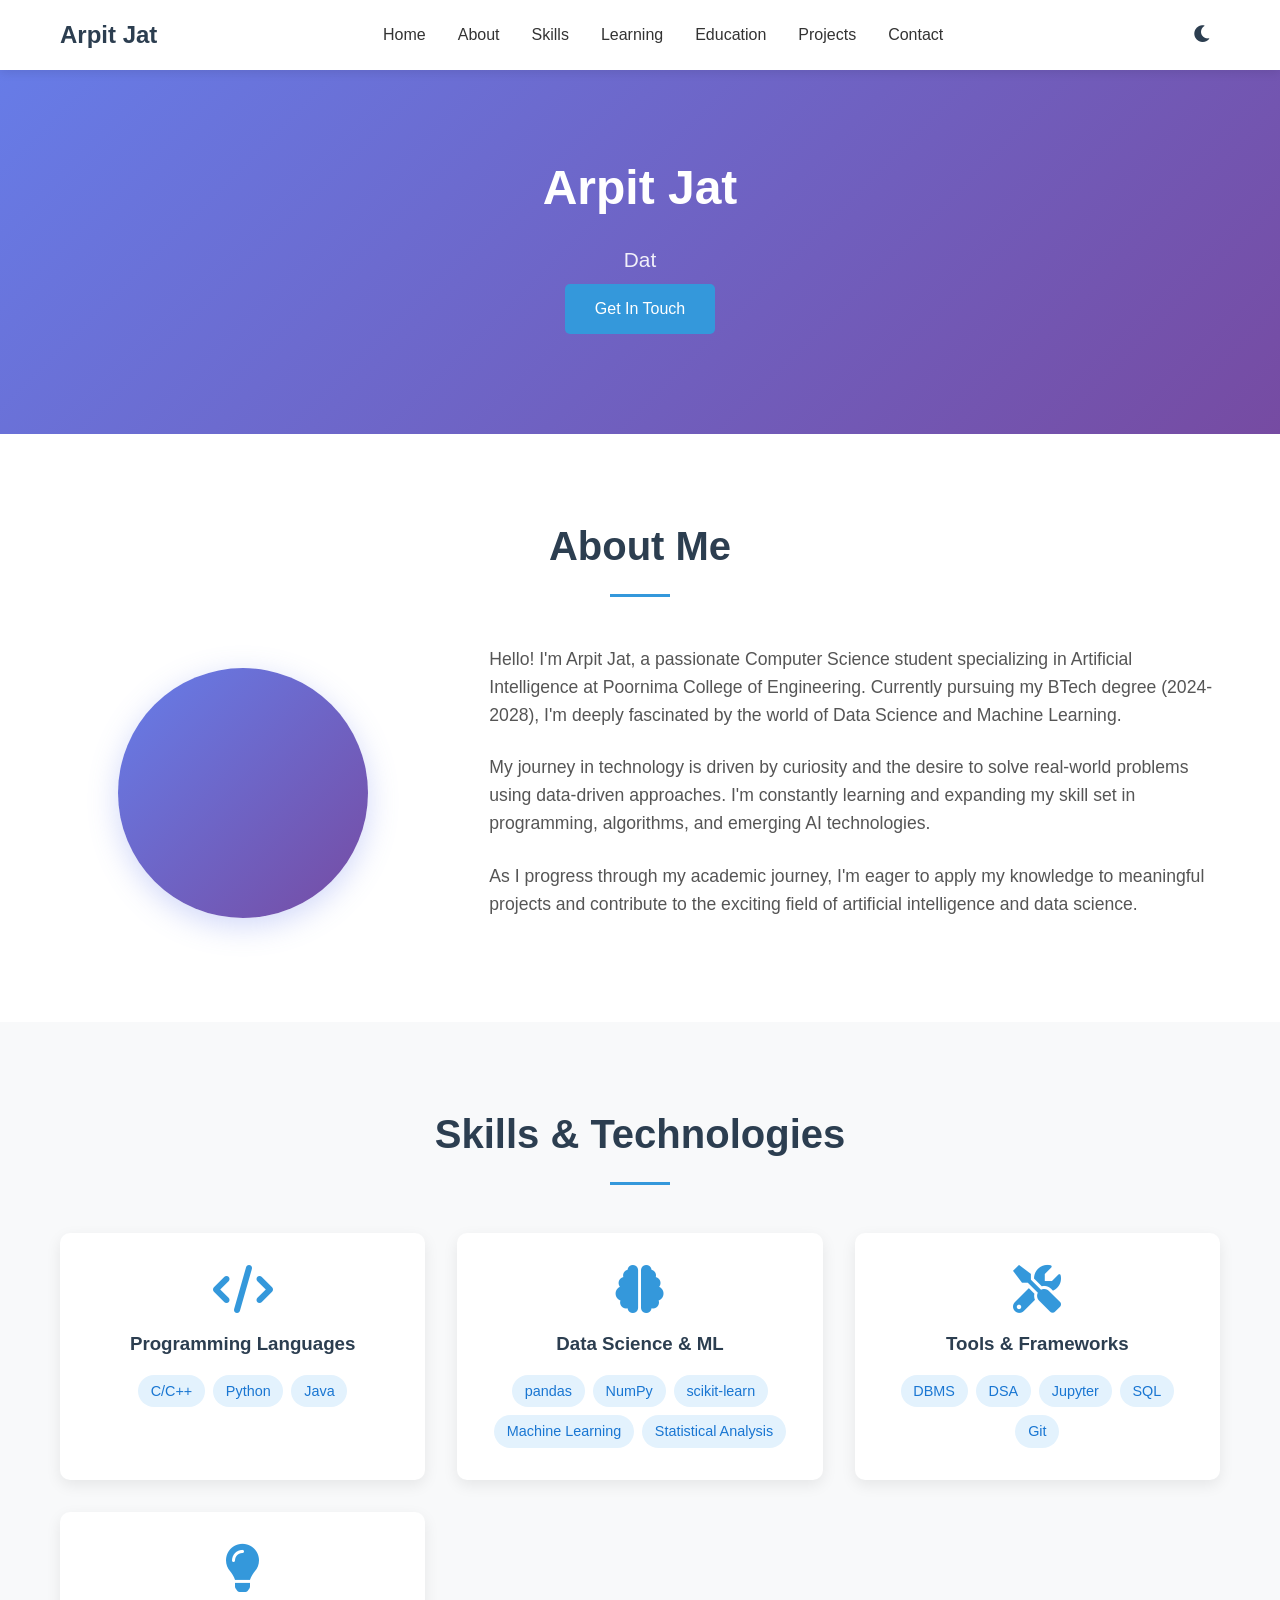
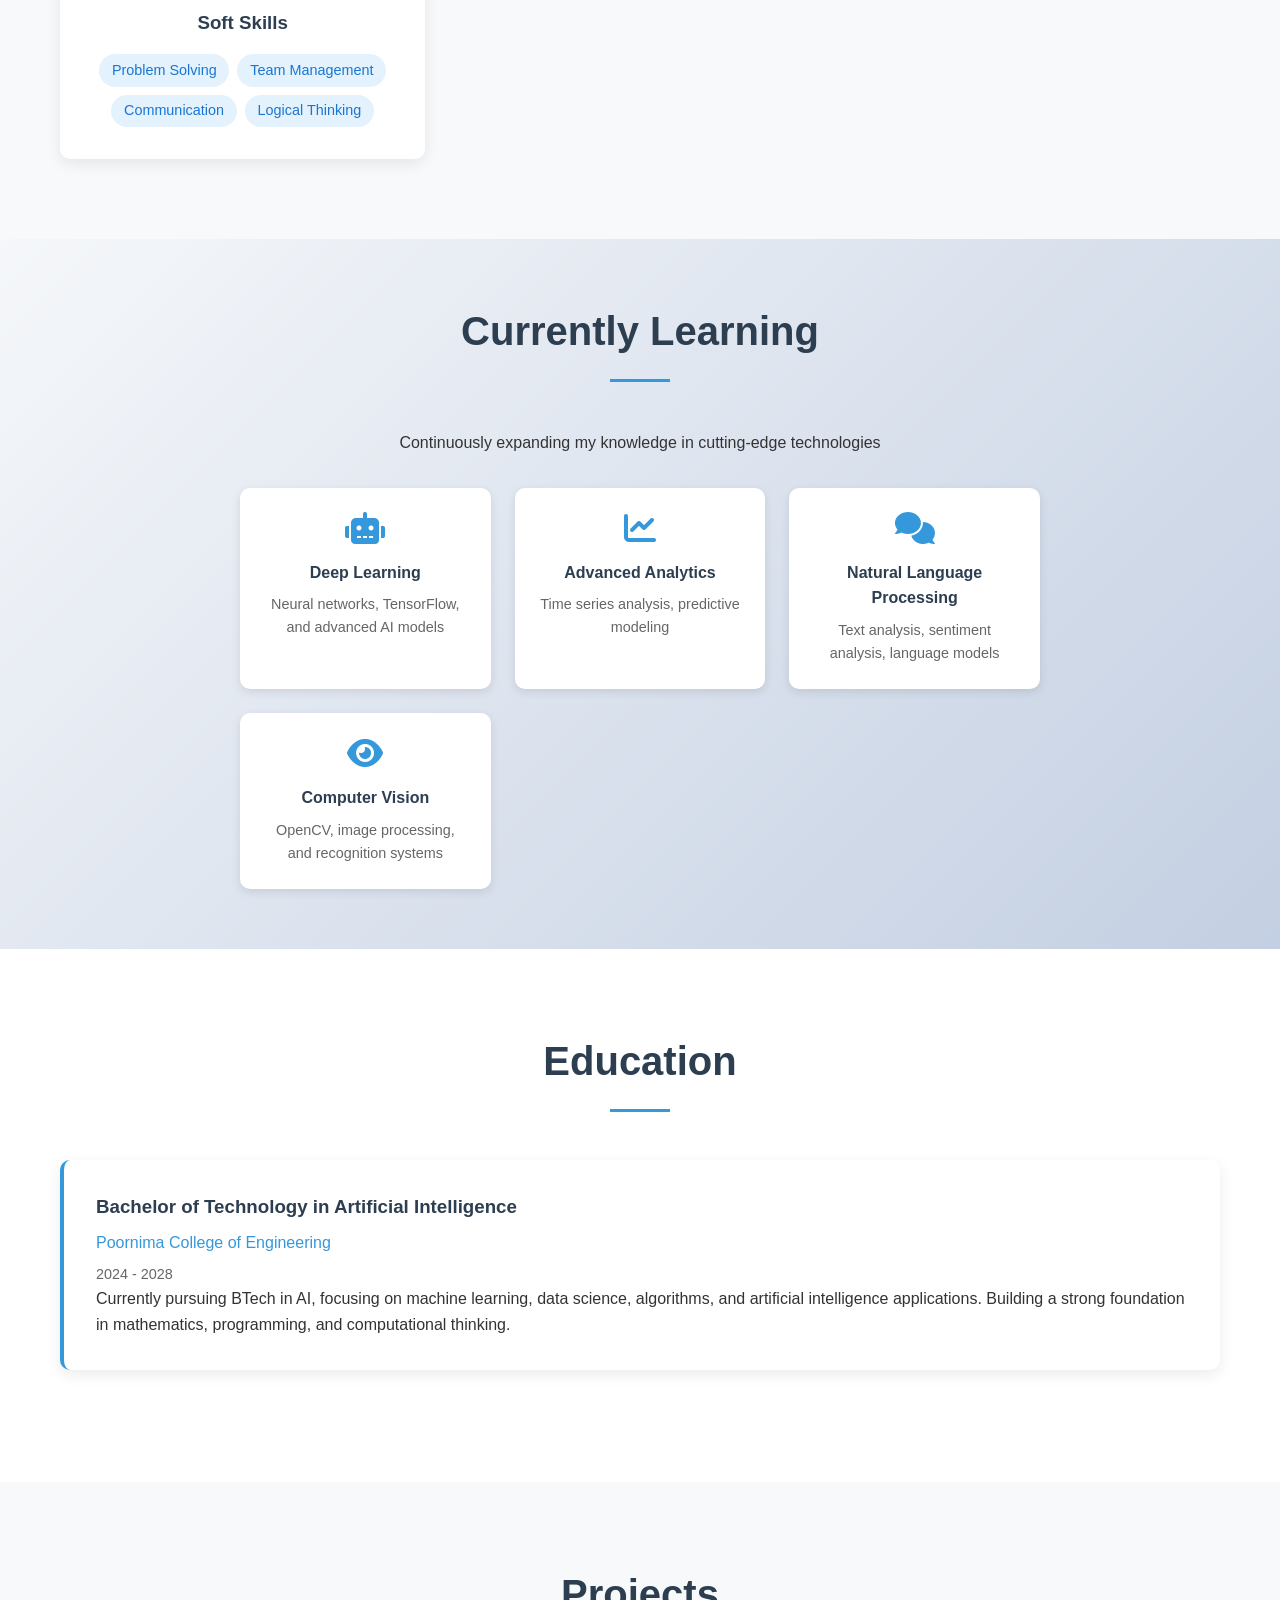
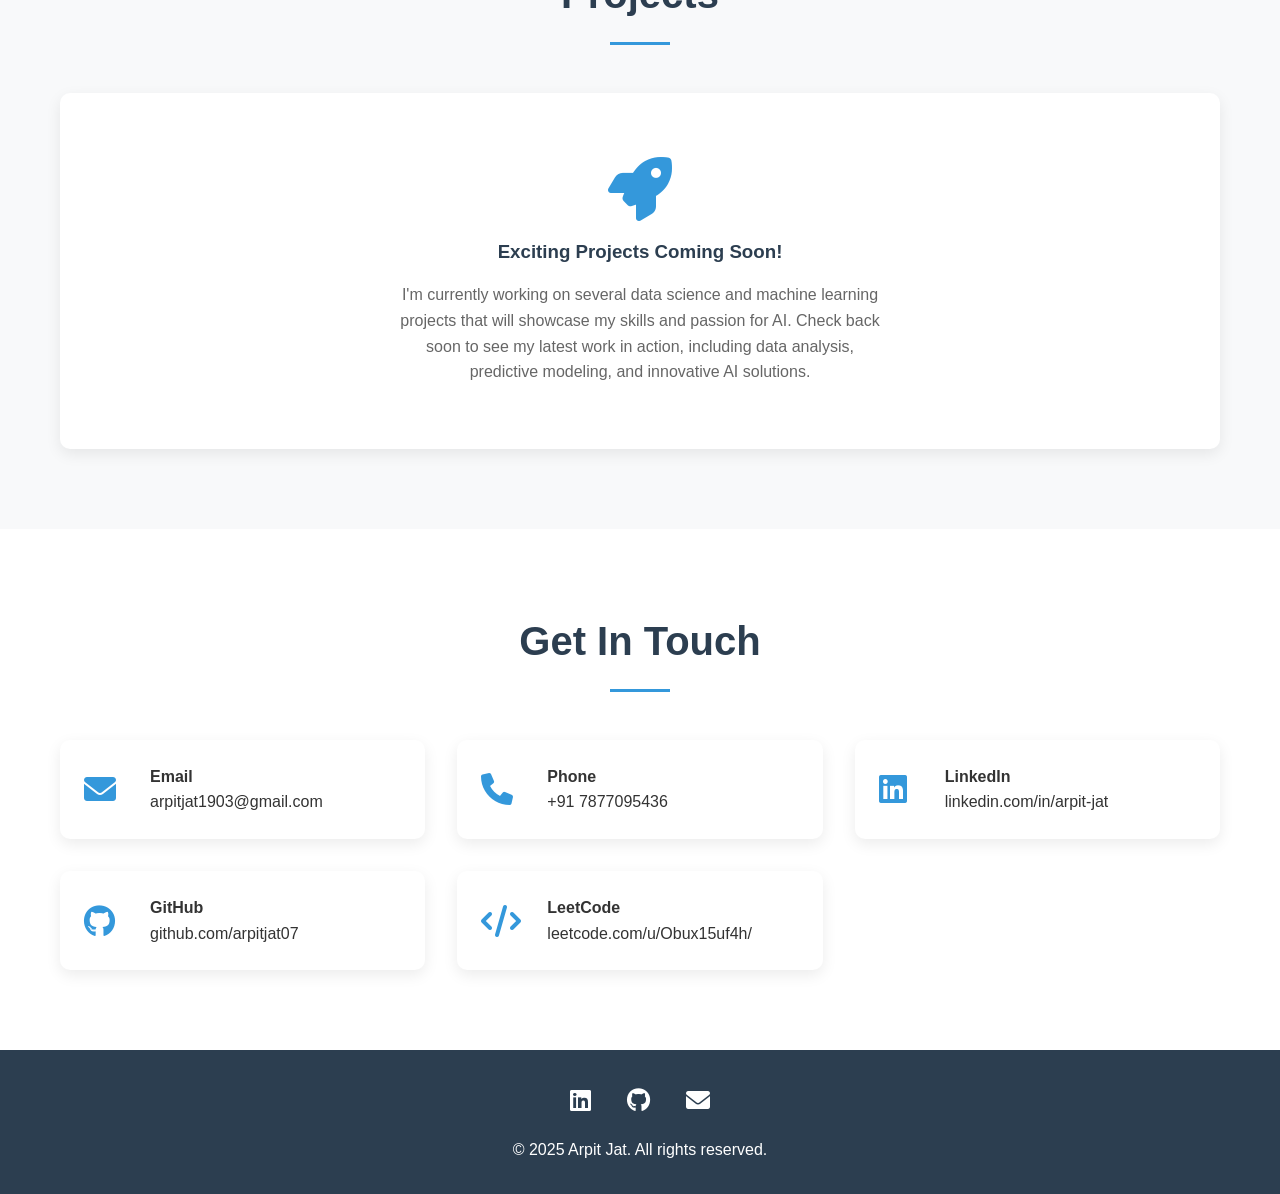
==== index.html @ 9ef02970 "index.html" ====
<!DOCTYPE html>
<html lang="en">

<head>
    <meta charset="UTF-8">
    <meta name="viewport" content="width=device-width, initial-scale=1.0">
    <title>Arpit Jat - Data Science & Machine Learning</title>
    <link href="https://cdnjs.cloudflare.com/ajax/libs/font-awesome/6.0.0/css/all.min.css" rel="stylesheet">
    <link rel="stylesheet" href="style.css">
</head>

<body>
    <!-- Loading Screen -->
    <div class="loading-screen" id="loadingScreen">
        <div class="loader"></div>
    </div>

    <!-- Navigation -->
    <nav>
        <div class="container">
            <div class="logo">Arpit Jat</div>
            <ul class="nav-links">
                <li><a href="#home">Home</a></li>
                <li><a href="#about">About</a></li>
                <li><a href="#skills">Skills</a></li>
                <li><a href="#learning">Learning</a></li>
                <li><a href="#education">Education</a></li>
                <li><a href="#projects">Projects</a></li>
                <li><a href="#contact">Contact</a></li>
            </ul>
            <button class="mobile-menu-toggle" id="mobileMenuToggle">
                <i class="fas fa-bars"></i>
            </button>
            <button class="theme-toggle" id="themeToggle">
                <i class="fas fa-moon"></i>
            </button>
            <div class="mobile-menu" id="mobileMenu">
                <ul>
                    <li><a href="#home">Home</a></li>
                    <li><a href="#about">About</a></li>
                    <li><a href="#skills">Skills</a></li>
                    <li><a href="#learning">Learning</a></li>
                    <li><a href="#education">Education</a></li>
                    <li><a href="#projects">Projects</a></li>
                    <li><a href="#contact">Contact</a></li>
                </ul>
            </div>
        </div>
    </nav>

    <!-- Hero Section -->
    <section id="home" class="hero">
        <div class="particles" id="particles"></div>
        <div class="container">
            <h1>Arpit Jat</h1>
            <p class="subtitle" id="typewriter"></p>
            <a href="#contact" class="cta-button">Get In Touch</a>
        </div>
    </section>

    <!-- About Section -->
    <section id="about">
        <div class="container">
            <h2 class="section-title">About Me</h2>
            <div class="about-content">
                <div class="about-image">
                    <div class="profile-placeholder">
                    <img src="profile_pic.png" alt="" class="profile-photo">
                    </div>
                </div>
                <div class="about-text">
                    <p>Hello! I'm Arpit Jat, a passionate Computer Science student specializing in Artificial
                        Intelligence at Poornima College of Engineering. Currently pursuing my BTech degree (2024-2028),
                        I'm deeply fascinated by the world of Data Science and Machine Learning.</p>
                    <p>My journey in technology is driven by curiosity and the desire to solve real-world problems using
                        data-driven approaches. I'm constantly learning and expanding my skill set in programming,
                        algorithms, and emerging AI technologies.</p>
                    <p>As I progress through my academic journey, I'm eager to apply my knowledge to meaningful projects
                        and contribute to the exciting field of artificial intelligence and data science.</p>
                </div>
            </div>
        </div>
    </section>

    <!-- Skills Section -->
    <section id="skills" class="skills">
        <div class="container">
            <h2 class="section-title">Skills & Technologies</h2>
            <div class="skills-grid">
                <div class="skill-category">
                    <i class="fas fa-code"></i>
                    <h3>Programming Languages</h3>
                    <div class="skill-tags">
                        <span class="skill-tag">C/C++</span>
                        <span class="skill-tag">Python</span>
                        <span class="skill-tag">Java</span>
                    </div>
                </div>

                <div class="skill-category">
                    <i class="fas fa-brain"></i>
                    <h3>Data Science & ML</h3>
                    <div class="skill-tags">
                        <span class="skill-tag">pandas</span>
                        <span class="skill-tag">NumPy</span>
                        <span class="skill-tag">scikit-learn</span>
                        <span class="skill-tag">Machine Learning</span>
                        <span class="skill-tag">Statistical Analysis</span>
                    </div>
                </div>

                <div class="skill-category">
                    <i class="fas fa-tools"></i>
                    <h3>Tools & Frameworks</h3>
                    <div class="skill-tags">
                        <span class="skill-tag">DBMS</span>
                        <span class="skill-tag">DSA</span>
                        <span class="skill-tag">Jupyter</span>
                        <span class="skill-tag">SQL</span>
                        <span class="skill-tag">Git</span>


                    </div>
                </div>

                <div class="skill-category">
                    <i class="fas fa-lightbulb"></i>
                    <h3>Soft Skills</h3>
                    <div class="skill-tags">
                        <span class="skill-tag">Problem Solving</span>
                        <span class="skill-tag">Team Management</span>
                        <span class="skill-tag">Communication</span>
                        <span class="skill-tag">Logical Thinking</span>
                    </div>
                </div>
            </div>
        </div>
    </section>

    <!-- Currently Learning Section -->
    <section id="learning" class="currently-learning">
        <div class="container">
            <div class="learning-content">
                <h2 class="section-title">Currently Learning</h2>
                <p>Continuously expanding my knowledge in cutting-edge technologies</p>
                <div class="learning-items">
                    <div class="learning-item">
                        <i class="fas fa-robot"></i>
                        <h4>Deep Learning</h4>
                        <p>Neural networks, TensorFlow, and advanced AI models</p>
                    </div>
                    <div class="learning-item">
                        <i class="fas fa-chart-line"></i>
                        <h4>Advanced Analytics</h4>
                        <p>Time series analysis, predictive modeling</p>
                    </div>
                    <div class="learning-item">
                        <i class="fas fa-comments"></i>
                        <h4>Natural Language Processing</h4>
                        <p>Text analysis, sentiment analysis, language models</p>
                    </div>
                    <div class="learning-item">
                        <i class="fas fa-eye"></i>
                        <h4>Computer Vision</h4>
                        <p>OpenCV, image processing, and recognition systems</p>
                    </div>
                </div>
            </div>
        </div>
    </section>

    <!-- Education Section -->
    <section id="education">
        <div class="container">
            <h2 class="section-title">Education</h2>
            <div class="education-card">
                <h3>Bachelor of Technology in Artificial Intelligence</h3>
                <p class="institution">Poornima College of Engineering</p>
                <p class="duration">2024 - 2028</p>
                <p>Currently pursuing BTech in AI, focusing on machine learning, data science, algorithms, and
                    artificial intelligence applications. Building a strong foundation in mathematics, programming, and
                    computational thinking.</p>
            </div>
        </div>
    </section>

    <!-- Projects Section -->
    <section id="projects" class="projects">
        <div class="container">
            <h2 class="section-title">Projects</h2>
            <div class="coming-soon">
                <i class="fas fa-rocket"></i>
                <h3>Exciting Projects Coming Soon!</h3>
                <p>I'm currently working on several data science and machine learning projects that will showcase my
                    skills and passion for AI. Check back soon to see my latest work in action, including data analysis,
                    predictive modeling, and innovative AI solutions.</p>
            </div>
        </div>
    </section>

    <!-- Contact Section -->
    <section id="contact">
        <div class="container">
            <h2 class="section-title">Get In Touch</h2>
            <div class="contact-grid">
                <div class="contact-item">
                    <i class="fas fa-envelope"></i>
                    <div>
                        <h4>Email</h4>
                        <a href="mailto:arpitjat1903@gmail.com">arpitjat1903@gmail.com</a>
                    </div>
                </div>
                <div class="contact-item">
                    <i class="fas fa-phone"></i>
                    <div>
                        <h4>Phone</h4>
                        <a href="tel:+917877095436">+91 7877095436</a>
                    </div>
                </div>
                <div class="contact-item">
                    <i class="fab fa-linkedin"></i>
                    <div>
                        <h4>LinkedIn</h4>
                        <a href="https://www.linkedin.com/in/arpit-jat/" target="_blank">linkedin.com/in/arpit-jat</a>
                    </div>
                </div>
                <div class="contact-item">
                    <i class="fab fa-github"></i>
                    <div>
                        <h4>GitHub</h4>
                        <a href="https://github.com/arpitjat07" target="_blank">github.com/arpitjat07</a>
                    </div>
                </div>
                <div class="contact-item">
                    <i class="fas fa-code"></i>
                    <div>
                        <h4>LeetCode</h4>
                        <a href="https://leetcode.com/u/Obux15uf4h/" target="_blank">leetcode.com/u/Obux15uf4h/</a>
                    </div>
                </div>
            </div>
        </div>
    </section>

    <!-- Footer -->
    <footer>
        <div class="container">
            <div class="social-links">
                <a href="https://www.linkedin.com/in/arpit-jat/" target="_blank"><i class="fab fa-linkedin"></i></a>
                <a href="https://github.com/arpitjat07" target="_blank"><i class="fab fa-github"></i></a>
                <a href="mailto:arpitjat1903@gmail.com"><i class="fas fa-envelope"></i></a>
            </div>
            <p>&copy; 2025 Arpit Jat. All rights reserved.</p>
        </div>
    </footer>

    <script src="script.js"></script>
</body>

</html>
---- style.css ----
* {
    margin: 0;
    padding: 0;
    box-sizing: border-box;
}

body {
    font-family: 'Segoe UI', Tahoma, Geneva, Verdana, sans-serif;
    line-height: 1.6;
    color: #333;
    background-color: #ffffff;
}

.container {
    max-width: 1200px;
    margin: 0 auto;
    padding: 0 20px;
    transition: all 0.3s ease;
}

.container:hover {
    transform: translateY(-1px);
}

/* Loading Animation */
.loading-screen {
    position: fixed;
    top: 0;
    left: 0;
    width: 100%;
    height: 100%;
    background: linear-gradient(135deg, #667eea 0%, #764ba2 100%);
    display: flex;
    justify-content: center;
    align-items: center;
    z-index: 9999;
    transition: opacity 0.5s ease;
}

.loading-screen.fade-out {
    opacity: 0;
    pointer-events: none;
}

.loader {
    width: 50px;
    height: 50px;
    border: 3px solid rgba(255, 255, 255, 0.3);
    border-top: 3px solid white;
    border-radius: 50%;
    animation: spin 1s linear infinite;
}

@keyframes spin {
    0% {
        transform: rotate(0deg);
    }

    100% {
        transform: rotate(360deg);
    }
}

/* Hover effects for various elements */
.section-title {
    transition: all 0.3s ease;
}

.section-title:hover {
    transform: translateY(-2px);
    color: #3498db;
}

body.dark-theme .section-title:hover {
    color: #64b5f6;
}

.about-text p {
    transition: all 0.3s ease;
}

.about-text p:hover {
    transform: translateX(5px);
    color: #2c3e50;
}

body.dark-theme .about-text p:hover {
    color: #f0f0f0;
}

/* Navigation */
nav {
    background-color: #fff;
    box-shadow: 0 2px 10px rgba(0, 0, 0, 0.1);
    position: fixed;
    width: 100%;
    top: 0;
    z-index: 1000;
}

nav .container {
    display: flex;
    justify-content: space-between;
    align-items: center;
    padding: 1rem 20px;
}

.logo {
    font-size: 1.5rem;
    font-weight: bold;
    color: #2c3e50;
}

.nav-links {
    display: flex;
    list-style: none;
    gap: 2rem;
}

.nav-links a {
    text-decoration: none;
    color: #333;
    font-weight: 500;
    transition: color 0.3s ease;
}

.nav-links a:hover {
    color: #3498db;
}

/* Mobile Menu */
.mobile-menu-toggle {
    display: none;
    background: none;
    border: none;
    font-size: 1.5rem;
    cursor: pointer;
    color: #2c3e50;
}

/* Theme Toggle */
.theme-toggle {
    background: none;
    border: none;
    font-size: 1.2rem;
    cursor: pointer;
    color: #2c3e50;
    margin-left: 1rem;
    padding: 0.5rem;
    border-radius: 50%;
    transition: all 0.3s ease;
}

.theme-toggle:hover {
    background-color: #f0f0f0;
}

.mobile-menu {
    display: none;
    position: absolute;
    top: 100%;
    left: 0;
    width: 100%;
    background: white;
    box-shadow: 0 2px 10px rgba(0, 0, 0, 0.1);
}

.mobile-menu.active {
    display: block;
}

.mobile-menu ul {
    list-style: none;
    padding: 1rem 0;
}

.mobile-menu a {
    display: block;
    padding: 0.8rem 2rem;
    text-decoration: none;
    color: #333;
    font-weight: 500;
    border-bottom: 1px solid #f0f0f0;
}

.mobile-menu a:hover {
    background: #f8f9fa;
    color: #3498db;
}

/* Hero Section */
.hero {
    background: linear-gradient(135deg, #667eea 0%, #764ba2 100%);
    color: white;
    padding: 150px 0 100px;
    text-align: center;
    position: relative;
    overflow: hidden;
}

/* Moving Particles */
.particles {
    position: absolute;
    top: 0;
    left: 0;
    width: 100%;
    height: 100%;
    pointer-events: none;
}

.particle {
    position: absolute;
    width: 3px;
    height: 3px;
    background: rgba(255, 255, 255, 0.3);
    border-radius: 50%;
    animation: float 8s infinite linear;
}

.particle:nth-child(2n) {
    width: 2px;
    height: 2px;
    animation-duration: 12s;
    background: rgba(255, 255, 255, 0.2);
}

.particle:nth-child(3n) {
    width: 4px;
    height: 4px;
    animation-duration: 6s;
    background: rgba(255, 255, 255, 0.1);
}

@keyframes float {
    0% {
        transform: translateY(100vh) translateX(0);
        opacity: 0;
    }

    10% {
        opacity: 1;
    }

    90% {
        opacity: 1;
    }

    100% {
        transform: translateY(-100px) translateX(100px);
        opacity: 0;
    }
}

.hero h1 {
    font-size: 3rem;
    margin-bottom: 1rem;
    animation: fadeInUp 1s ease;
}

.hero .subtitle {
    font-size: 1.3rem;
    margin-bottom: 0.5rem;
    opacity: 0.9;
    min-height: 1.5em;
}

.hero .description {
    font-size: 1.1rem;
    margin-bottom: 2rem;
    opacity: 0.8;
}

.cta-button {
    display: inline-block;
    background-color: #3498db;
    color: white;
    padding: 12px 30px;
    text-decoration: none;
    border-radius: 5px;
    font-weight: 500;
    transition: all 0.3s ease;
}

.cta-button:hover {
    background-color: #2980b9;
    transform: translateY(-2px);
}

/* Sections */
section {
    padding: 80px 0;
    transition: all 0.3s ease;
}

section:hover {
    background-color: rgba(248, 249, 250, 0.5);
}

body.dark-theme section:hover {
    background-color: rgba(45, 45, 45, 0.3);
}

.section-title {
    text-align: center;
    font-size: 2.5rem;
    margin-bottom: 3rem;
    color: #2c3e50;
    position: relative;
}

.section-title::after {
    content: '';
    display: block;
    width: 60px;
    height: 3px;
    background-color: #3498db;
    margin: 1rem auto;
}

/* About Section */
.about-content {
    display: grid;
    grid-template-columns: 1fr 2fr;
    gap: 4rem;
    align-items: center;
    transition: all 0.3s ease;
}

.about-content:hover {
    transform: scale(1.01);
}

.about-image {
    text-align: center;
    transition: all 0.3s ease;
}

.about-image:hover {
    transform: scale(1.02);
}

.about-text {
    transition: all 0.3s ease;
}

.about-text:hover {
    transform: translateX(10px);
}

.profile-placeholder {
    width: 250px;
    height: 250px;
    border-radius: 50%;
    background: linear-gradient(135deg, #667eea 0%, #764ba2 100%);
    display: flex;
    align-items: center;
    justify-content: center;
    margin: 0 auto;
    color: white;
    font-size: 4rem;
    transition: transform 0.3s ease, box-shadow 0.3s ease;
    box-shadow: 0 8px 30px rgba(102, 126, 234, 0.3);
}

.profile-placeholder:hover {
    transform: scale(1.05);
    box-shadow: 0 12px 40px rgba(102, 126, 234, 0.4);
}

body.dark-theme .profile-placeholder {
    box-shadow: 0 8px 30px rgba(102, 126, 234, 0.4);
}

body.dark-theme .profile-placeholder:hover {
    box-shadow: 0 12px 40px rgba(102, 126, 234, 0.5);
}

.about-text p {
    font-size: 1.1rem;
    margin-bottom: 1.5rem;
    color: #555;
}

/* Skills Section */
.skills {
    background-color: #f8f9fa;
}

.skills-grid {
    display: grid;
    grid-template-columns: repeat(auto-fit, minmax(280px, 1fr));
    gap: 2rem;
    margin-top: 2rem;
}

.skill-category {
    background: white;
    padding: 2rem;
    border-radius: 10px;
    box-shadow: 0 5px 15px rgba(0, 0, 0, 0.08);
    text-align: center;
    transition: transform 0.3s ease;
}

.skill-category:hover {
    transform: translateY(-5px);
}

.skill-category i {
    font-size: 3rem;
    color: #3498db;
    margin-bottom: 1rem;
}

.skill-category h3 {
    color: #2c3e50;
    margin-bottom: 1rem;
}

.skill-tags {
    display: flex;
    flex-wrap: wrap;
    justify-content: center;
    gap: 0.5rem;
}

.skill-tag {
    background-color: #e3f2fd;
    color: #1976d2;
    padding: 0.3rem 0.8rem;
    border-radius: 20px;
    font-size: 0.9rem;
    font-weight: 500;
    transition: all 0.3s ease;
    cursor: default;
}

.skill-tag:hover {
    transform: translateY(-2px) scale(1.05);
    background-color: #1976d2;
    color: white;
    box-shadow: 0 4px 12px rgba(25, 118, 210, 0.3);
}

/* Currently Learning Section */
.currently-learning {
    background: linear-gradient(135deg, #f5f7fa 0%, #c3cfe2 100%);
    padding: 60px 0;
    transition: all 0.3s ease;
}

.currently-learning:hover {
    background: linear-gradient(135deg, #f0f2f5 0%, #b8c5d1 100%);
}

.learning-content {
    text-align: center;
    max-width: 800px;
    margin: 0 auto;
    transition: all 0.3s ease;
}

.learning-content:hover {
    transform: scale(1.01);
}

.learning-items {
    display: grid;
    grid-template-columns: repeat(auto-fit, minmax(200px, 1fr));
    gap: 1.5rem;
    margin-top: 2rem;
    transition: all 0.3s ease;
}

.learning-items:hover {
    gap: 2rem;
}

.learning-item {
    background: white;
    padding: 1.5rem;
    border-radius: 10px;
    box-shadow: 0 3px 10px rgba(0, 0, 0, 0.1);
    transition: transform 0.3s ease;
}

.learning-item:hover {
    transform: translateY(-3px);
}

.learning-item i {
    font-size: 2rem;
    color: #3498db;
    margin-bottom: 1rem;
}

.learning-item h4 {
    color: #2c3e50;
    margin-bottom: 0.5rem;
}

.learning-item p {
    color: #666;
    font-size: 0.9rem;
}

/* Education Section */
.education-card {
    background: white;
    padding: 2rem;
    border-radius: 10px;
    box-shadow: 0 5px 15px rgba(0, 0, 0, 0.08);
    margin: 2rem 0;
    border-left: 4px solid #3498db;
    transition: all 0.3s ease;
    cursor: default;
}

.education-card:hover {
    transform: translateY(-3px);
    box-shadow: 0 10px 25px rgba(0, 0, 0, 0.12);
    border-left-width: 6px;
}

.education-card h3 {
    color: #2c3e50;
    margin-bottom: 0.5rem;
    transition: color 0.3s ease;
}

.education-card:hover h3 {
    color: #3498db;
}

.education-card .institution {
    color: #3498db;
    font-weight: 500;
    margin-bottom: 0.5rem;
    transition: all 0.3s ease;
}

.education-card:hover .institution {
    transform: translateX(5px);
}

.education-card .duration {
    color: #666;
    font-size: 0.9rem;
}

/* Projects Section */
.projects {
    background-color: #f8f9fa;
}

.coming-soon {
    text-align: center;
    padding: 4rem 2rem;
    background: white;
    border-radius: 10px;
    box-shadow: 0 5px 15px rgba(0, 0, 0, 0.08);
    transition: all 0.3s ease;
    cursor: default;
}

.coming-soon:hover {
    transform: translateY(-5px);
    box-shadow: 0 15px 35px rgba(0, 0, 0, 0.12);
}

.coming-soon i {
    font-size: 4rem;
    color: #3498db;
    margin-bottom: 1rem;
    transition: all 0.3s ease;
}

.coming-soon:hover i {
    transform: scale(1.1) rotate(5deg);
    color: #2980b9;
}

.coming-soon h3 {
    color: #2c3e50;
    margin-bottom: 1rem;
    transition: color 0.3s ease;
}

.coming-soon:hover h3 {
    color: #3498db;
}

.coming-soon p {
    color: #666;
    max-width: 500px;
    margin: 0 auto;
}

/* Contact Section */
.contact-grid {
    display: grid;
    grid-template-columns: repeat(auto-fit, minmax(280px, 1fr));
    gap: 2rem;
    margin-top: 2rem;
    transition: all 0.3s ease;
}

.contact-grid:hover {
    gap: 2.5rem;
}

.contact-item {
    display: flex;
    align-items: center;
    background: white;
    padding: 1.5rem;
    border-radius: 10px;
    box-shadow: 0 5px 15px rgba(0, 0, 0, 0.08);
    transition: transform 0.3s ease;
}

.contact-item:hover {
    transform: translateY(-3px);
}

.contact-item i {
    font-size: 2rem;
    color: #3498db;
    margin-right: 1rem;
    width: 50px;
}

.contact-item a {
    color: #333;
    text-decoration: none;
    font-weight: 500;
}

.contact-item a:hover {
    color: #3498db;
}

/* Footer */
footer {
    background-color: #2c3e50;
    color: white;
    text-align: center;
    padding: 2rem 0;
    transition: background-color 0.3s ease;
}

footer:hover {
    background-color: #34495e;
}

.social-links {
    margin-bottom: 1rem;
}

.social-links a {
    color: white;
    font-size: 1.5rem;
    margin: 0 1rem;
    transition: all 0.3s ease;
    display: inline-block;
}

.social-links a:hover {
    color: #3498db;
    transform: translateY(-3px) scale(1.2);
}

footer p {
    transition: all 0.3s ease;
}

footer:hover p {
    transform: translateY(-2px);
    color: #ecf0f1;
}

/* Animations */
@keyframes fadeInUp {
    from {
        opacity: 0;
        transform: translateY(30px);
    }

    to {
        opacity: 1;
        transform: translateY(0);
    }
}

/* Responsive Design */
@media (max-width: 768px) {
    .nav-links {
        display: none;
    }

    .mobile-menu-toggle {
        display: block;
    }

    .theme-toggle {
        margin-left: 0.5rem;
    }

    nav .container {
        padding: 0.8rem 15px;
    }

    .hero {
        padding: 100px 0 60px;
    }

    .hero h1 {
        font-size: 2.2rem;
    }

    .hero .subtitle {
        font-size: 1.1rem;
    }

    .hero .description {
        font-size: 1rem;
    }

    .about-content {
        grid-template-columns: 1fr;
        text-align: center;
        gap: 2rem;
    }

    .profile-placeholder {
        width: 200px;
        height: 200px;
        font-size: 3rem;
    }

    .section-title {
        font-size: 2rem;
    }

    section {
        padding: 60px 0;
    }

    .skills-grid,
    .contact-grid,
    .learning-items {
        grid-template-columns: 1fr;
        gap: 1.5rem;
    }

    .skill-category,
    .contact-item,
    .education-card {
        padding: 1.5rem;
    }

    .coming-soon {
        padding: 3rem 1.5rem;
    }
}

@media (max-width: 480px) {
    .hero h1 {
        font-size: 1.8rem;
    }

    .hero .subtitle {
        font-size: 1rem;
    }

    .hero .description {
        font-size: 0.9rem;
    }

    .profile-placeholder {
        width: 150px;
        height: 150px;
        font-size: 2.5rem;
    }

    .section-title {
        font-size: 1.6rem;
    }

    .cta-button {
        padding: 10px 25px;
        font-size: 0.9rem;
    }

    .skill-category i {
        font-size: 2.5rem;
    }

    .contact-item i {
        font-size: 1.5rem;
        width: 40px;
    }

    .coming-soon i {
        font-size: 3rem;
    }

    .social-links a {
        font-size: 1.3rem;
        margin: 0 0.8rem;
    }
}

/* Dark Theme */
body.dark-theme {
    background-color: #1a1a1a;
    color: #e0e0e0;
}

body.dark-theme nav {
    background-color: #2d2d2d;
    box-shadow: 0 2px 10px rgba(0, 0, 0, 0.3);
}

body.dark-theme .logo,
body.dark-theme .mobile-menu-toggle,
body.dark-theme .theme-toggle {
    color: #e0e0e0;
}

body.dark-theme .nav-links a {
    color: #e0e0e0;
}

body.dark-theme .nav-links a:hover {
    color: #64b5f6;
}

body.dark-theme .mobile-menu {
    background: #2d2d2d;
    box-shadow: 0 2px 10px rgba(0, 0, 0, 0.3);
}

body.dark-theme .mobile-menu a {
    color: #e0e0e0;
    border-bottom: 1px solid #404040;
}

body.dark-theme .mobile-menu a:hover {
    background: #404040;
    color: #64b5f6;
}

body.dark-theme .theme-toggle:hover {
    background-color: #404040;
}

body.dark-theme .section-title {
    color: #e0e0e0;
}

body.dark-theme .section-title::after {
    background-color: #64b5f6;
}

body.dark-theme .about-text p {
    color: #b0b0b0;
}

body.dark-theme .skills {
    background-color: #242424;
}

body.dark-theme .skill-category {
    background: #2d2d2d;
    box-shadow: 0 5px 15px rgba(0, 0, 0, 0.2);
}

body.dark-theme .skill-category h3 {
    color: #e0e0e0;
}

body.dark-theme .skill-category i {
    color: #64b5f6;
}

body.dark-theme .skill-tag {
    background-color: #1e3a5f;
    color: #90caf9;
}

body.dark-theme .currently-learning {
    background: linear-gradient(135deg, #2d2d2d 0%, #404040 100%);
}

body.dark-theme .learning-item {
    background: #2d2d2d;
    box-shadow: 0 3px 10px rgba(0, 0, 0, 0.2);
}

body.dark-theme .learning-item h4 {
    color: #e0e0e0;
}

body.dark-theme .learning-item p {
    color: #b0b0b0;
}

body.dark-theme .learning-item i {
    color: #64b5f6;
}

body.dark-theme .education-card {
    background: #2d2d2d;
    box-shadow: 0 5px 15px rgba(0, 0, 0, 0.2);
    border-left: 4px solid #64b5f6;
}

body.dark-theme .education-card h3 {
    color: #e0e0e0;
}

body.dark-theme .education-card .institution {
    color: #64b5f6;
}

body.dark-theme .education-card .duration {
    color: #b0b0b0;
}

body.dark-theme .education-card p:last-child {
    color: #b0b0b0;
}

body.dark-theme .projects {
    background-color: #242424;
}

body.dark-theme .coming-soon {
    background: #2d2d2d;
    box-shadow: 0 5px 15px rgba(0, 0, 0, 0.2);
}

body.dark-theme .coming-soon h3 {
    color: #e0e0e0;
}

body.dark-theme .coming-soon p {
    color: #b0b0b0;
}

body.dark-theme .coming-soon i {
    color: #64b5f6;
}

body.dark-theme .contact-item {
    background: #2d2d2d;
    box-shadow: 0 5px 15px rgba(0, 0, 0, 0.2);
}

body.dark-theme .contact-item h4 {
    color: #e0e0e0;
}

body.dark-theme .contact-item a {
    color: #b0b0b0;
}

body.dark-theme .contact-item a:hover {
    color: #64b5f6;
}

body.dark-theme .contact-item i {
    color: #64b5f6;
}

body.dark-theme footer {
    background-color: #1a1a1a;
}

/* Smooth scrolling */
html {
    scroll-behavior: smooth;
}

/* Theme transition */
body {
    transition: background-color 0.3s ease, color 0.3s ease;
}

nav,
.skill-category,
.learning-item,
.education-card,
.coming-soon,
.contact-item {
    transition: background-color 0.3s ease, color 0.3s ease, box-shadow 0.3s ease;
}
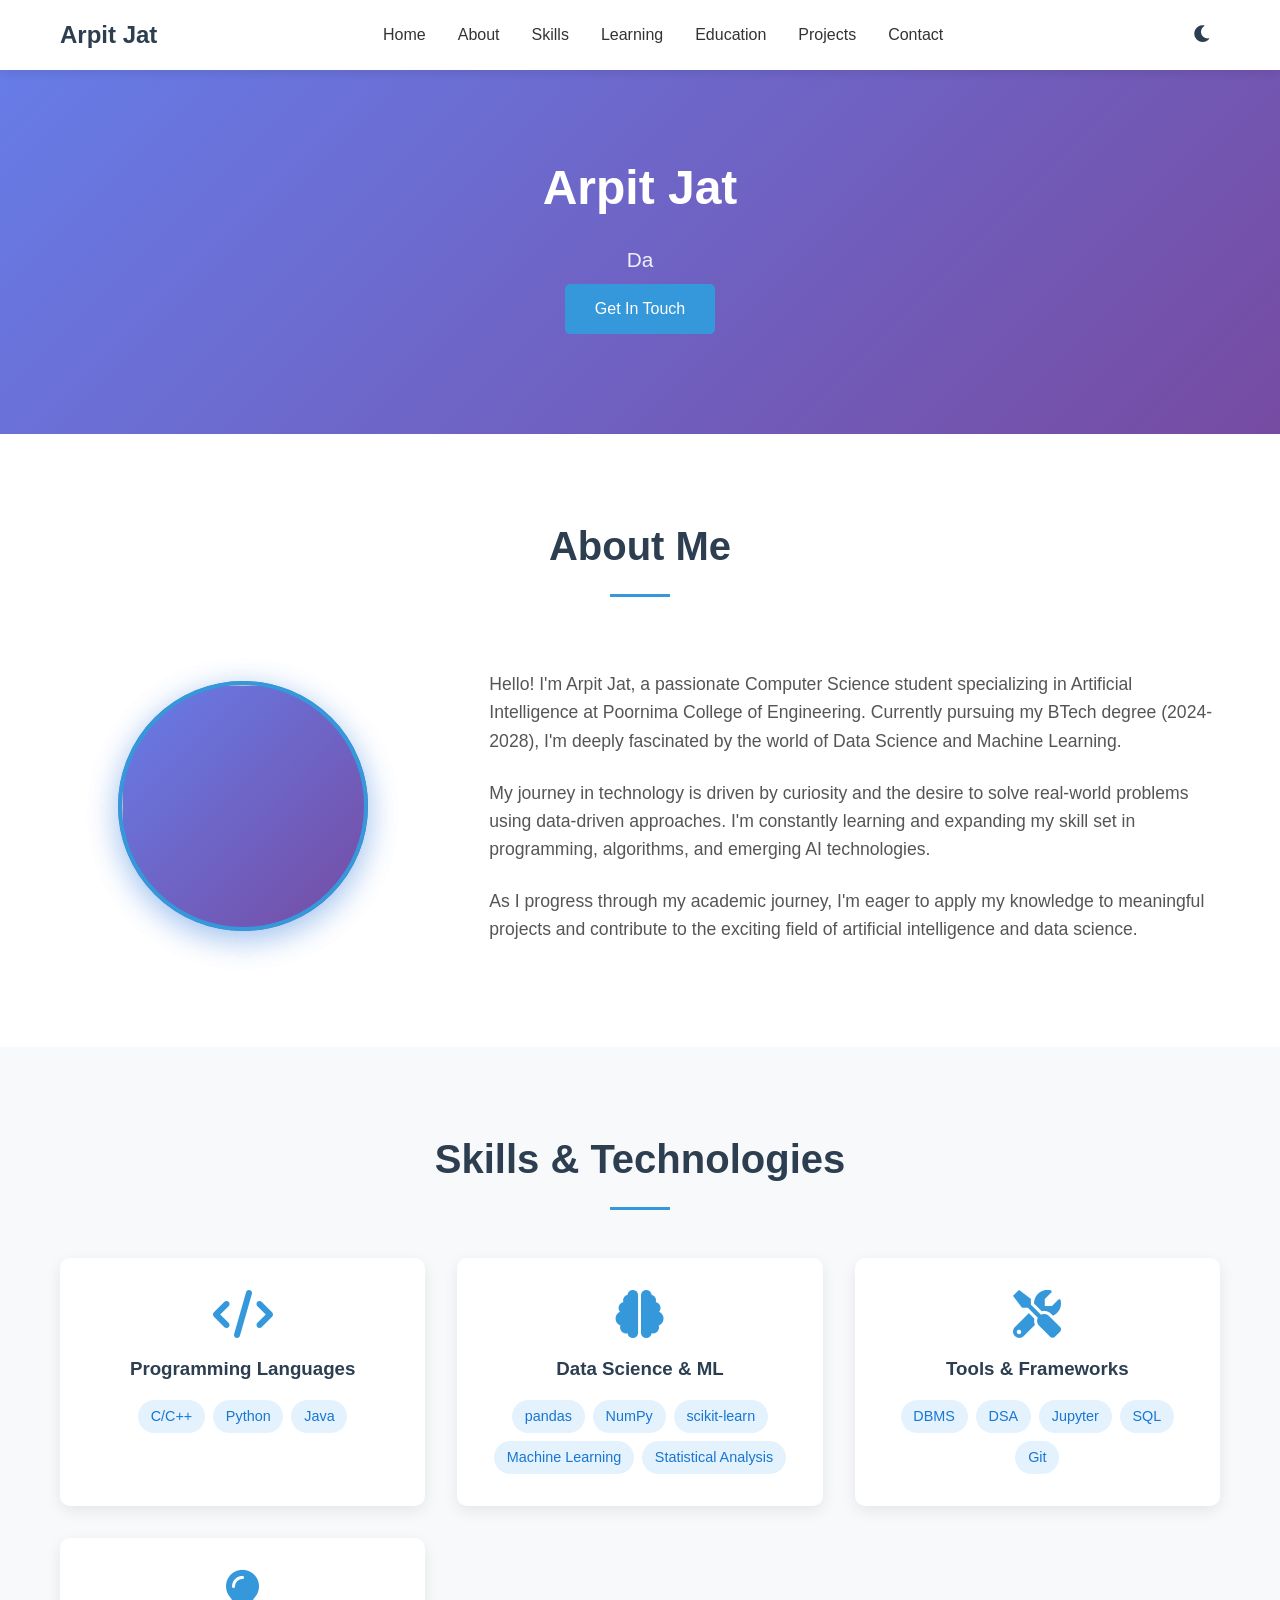
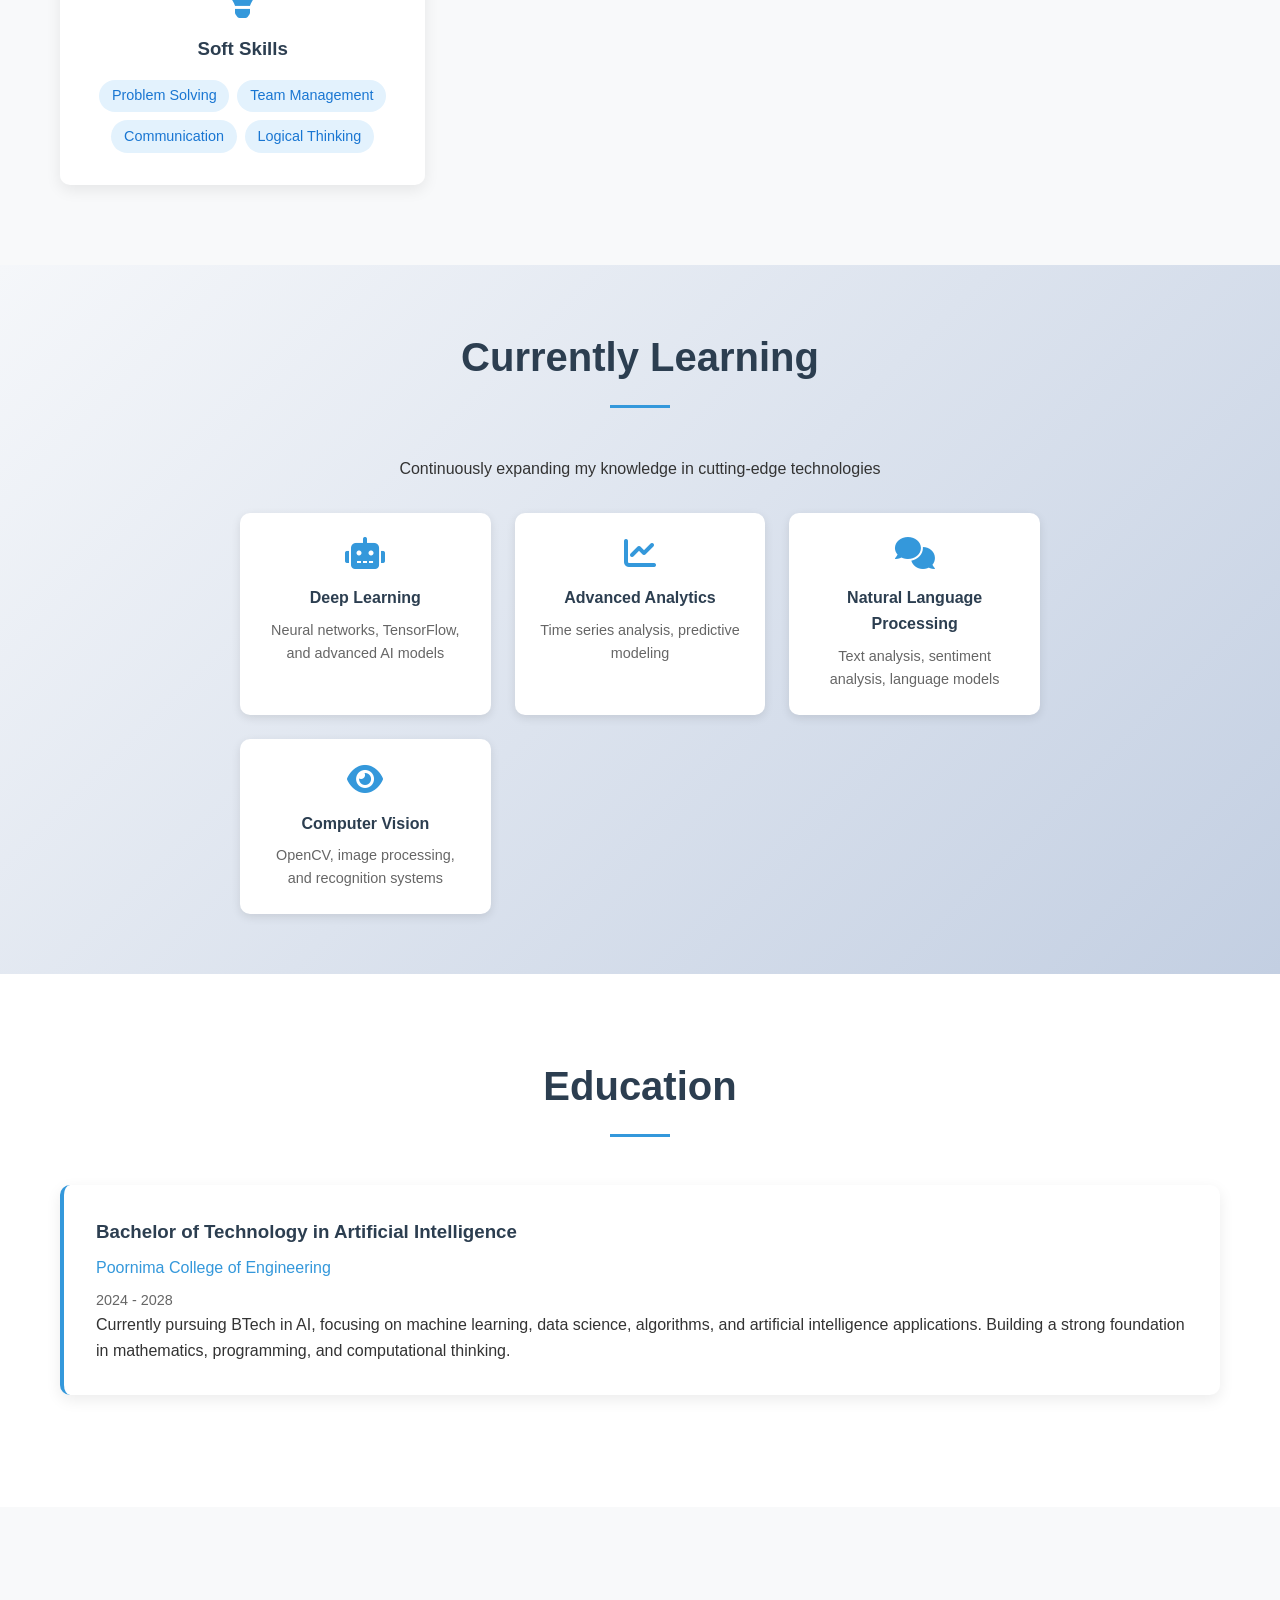
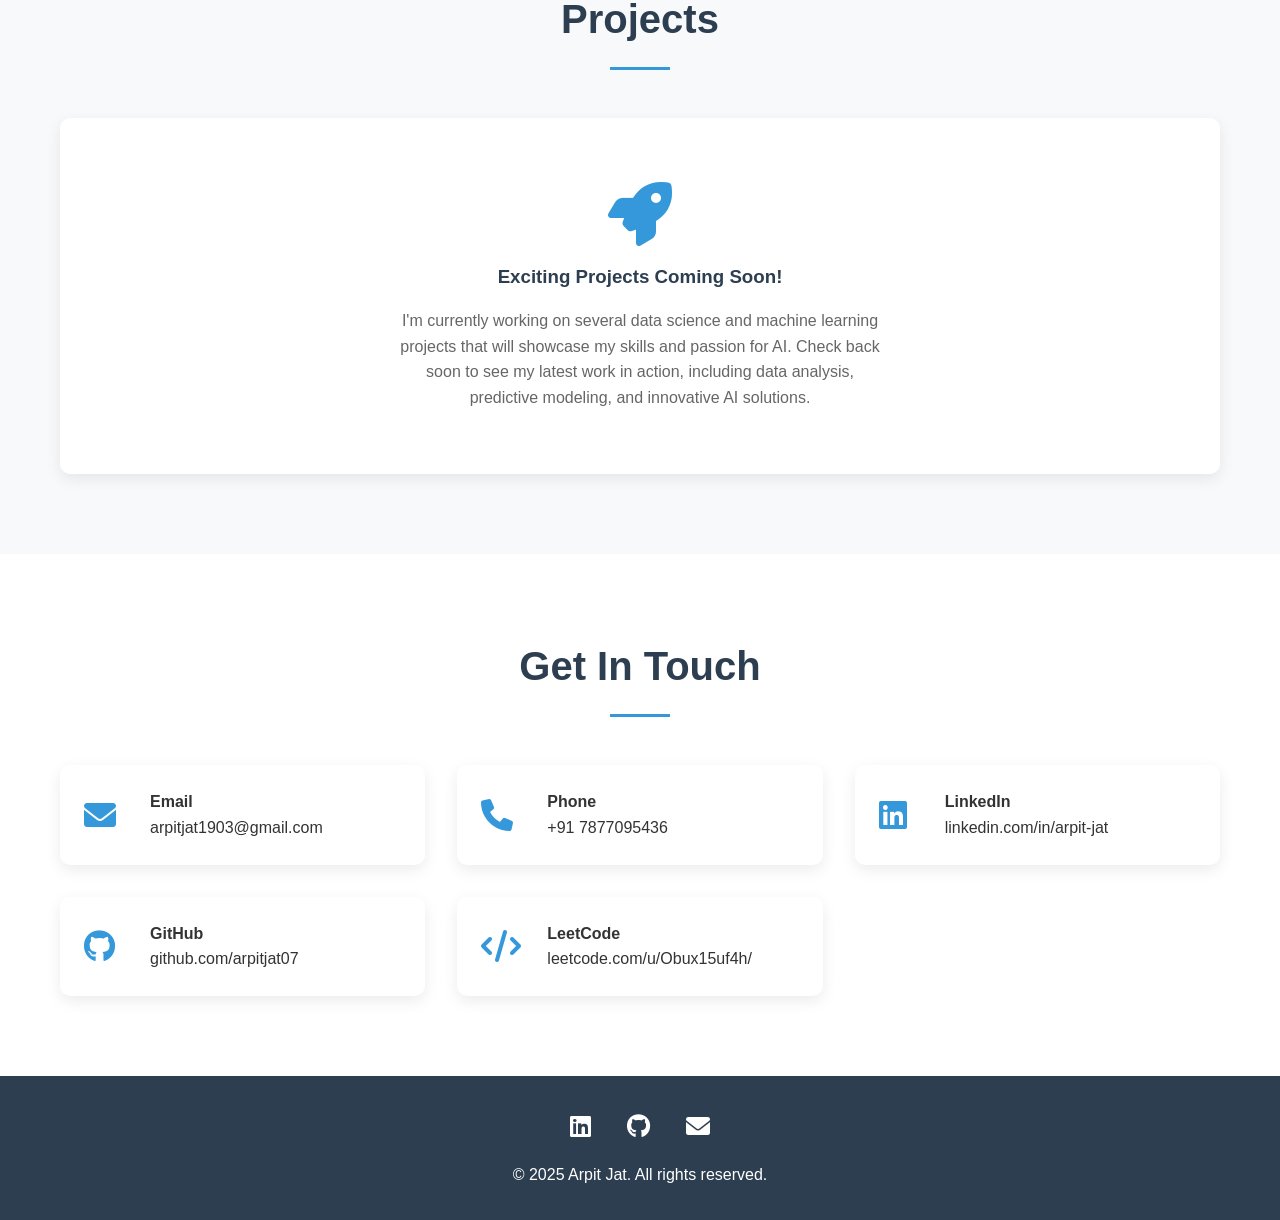
==== commit 4f66f1d2: "index.html" ====
--- a/index.html
+++ b/index.html
@@ -69,6 +69,7 @@
                     </div>
                 </div>
                 <div class="about-text">
+                    <br>
                     <p>Hello! I'm Arpit Jat, a passionate Computer Science student specializing in Artificial
                         Intelligence at Poornima College of Engineering. Currently pursuing my BTech degree (2024-2028),
                         I'm deeply fascinated by the world of Data Science and Machine Learning.</p>
--- a/style.css
+++ b/style.css
@@ -347,6 +347,30 @@
     transform: translateX(10px);
 }
 
+.profile-photo {
+            width: 250px;
+            height: 250px;
+            border-radius: 50%;
+            object-fit: cover;
+            border: 4px solid #3498db;
+            box-shadow: 0 8px 30px rgba(52, 152, 219, 0.3);
+            transition: transform 0.3s ease, box-shadow 0.3s ease;
+        }
+
+        .profile-photo:hover {
+            transform: scale(1.05);
+            box-shadow: 0 12px 40px rgba(52, 152, 219, 0.4);
+        }
+
+        body.dark-theme .profile-photo {
+            border-color: #64b5f6;
+            box-shadow: 0 8px 30px rgba(100, 181, 246, 0.3);
+        }
+
+        body.dark-theme .profile-photo:hover {
+            box-shadow: 0 12px 40px rgba(100, 181, 246, 0.4);
+        }
+
 .profile-placeholder {
     width: 250px;
     height: 250px;
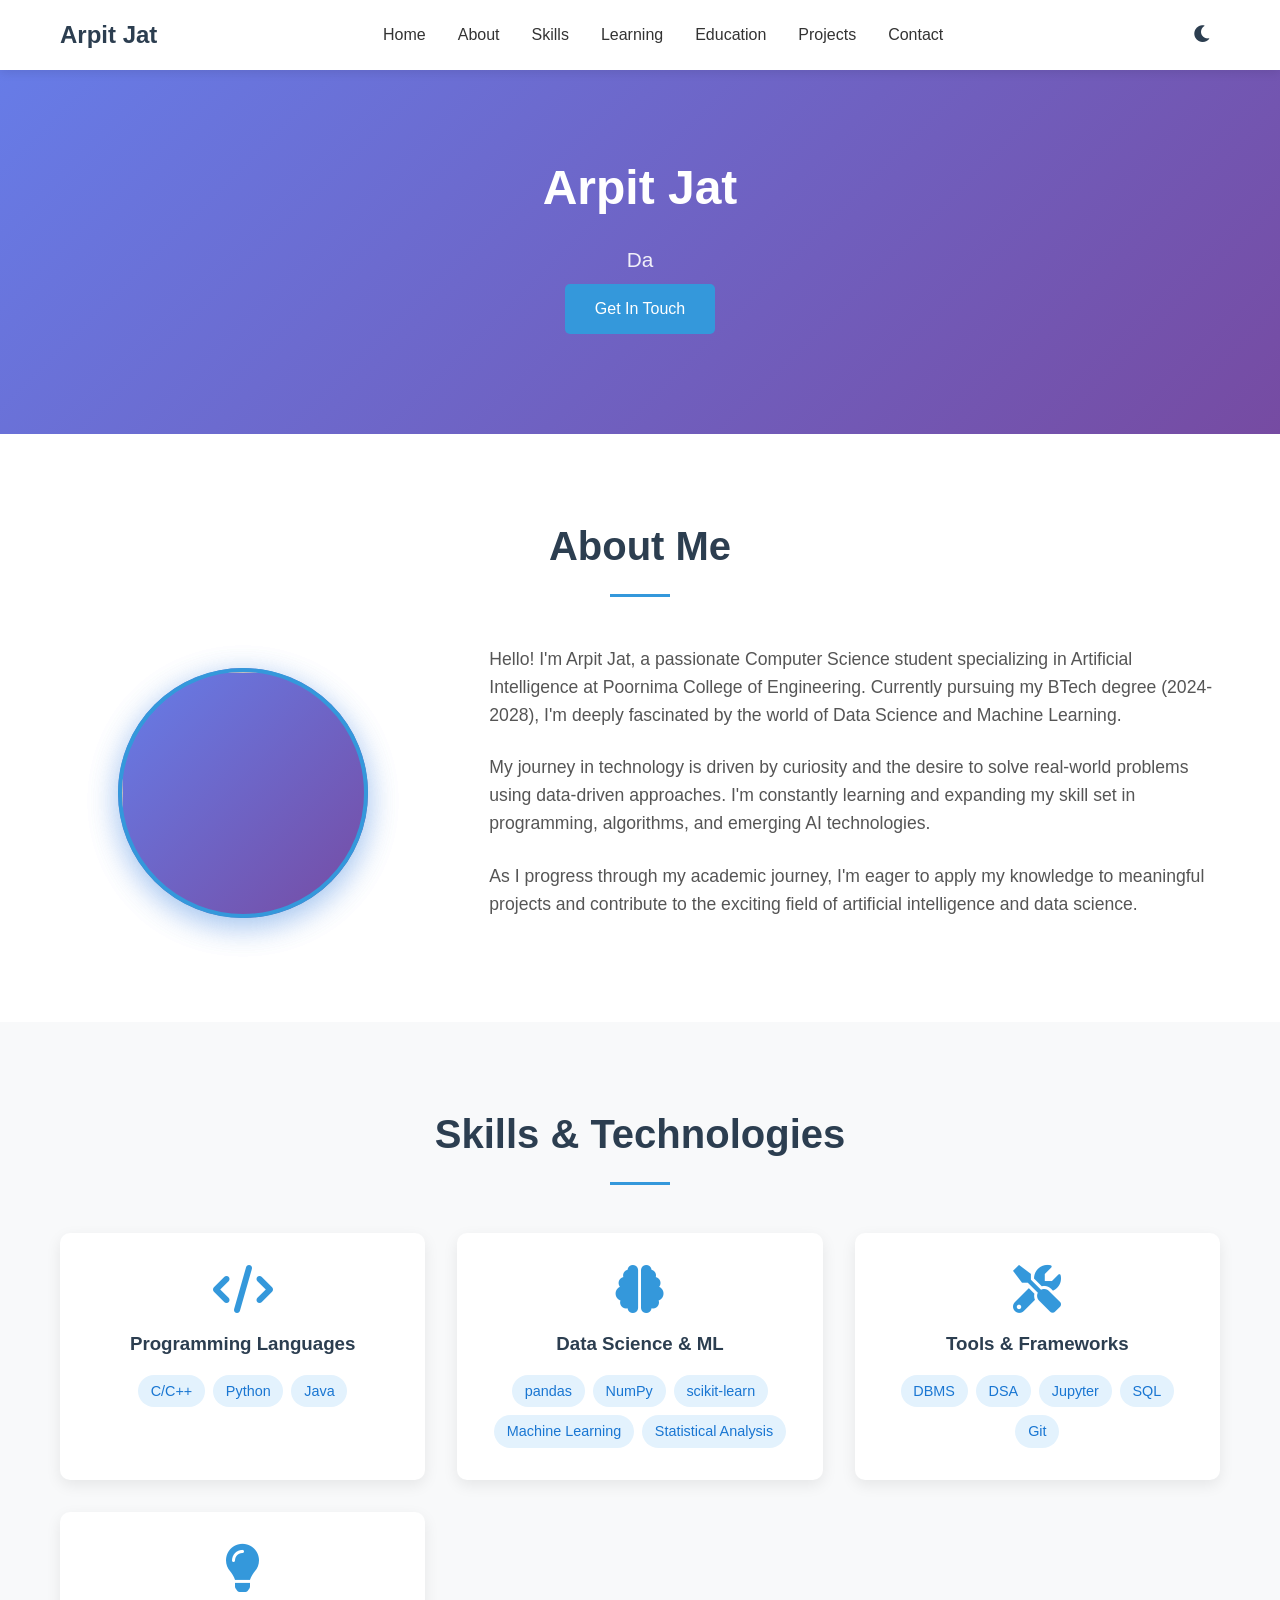
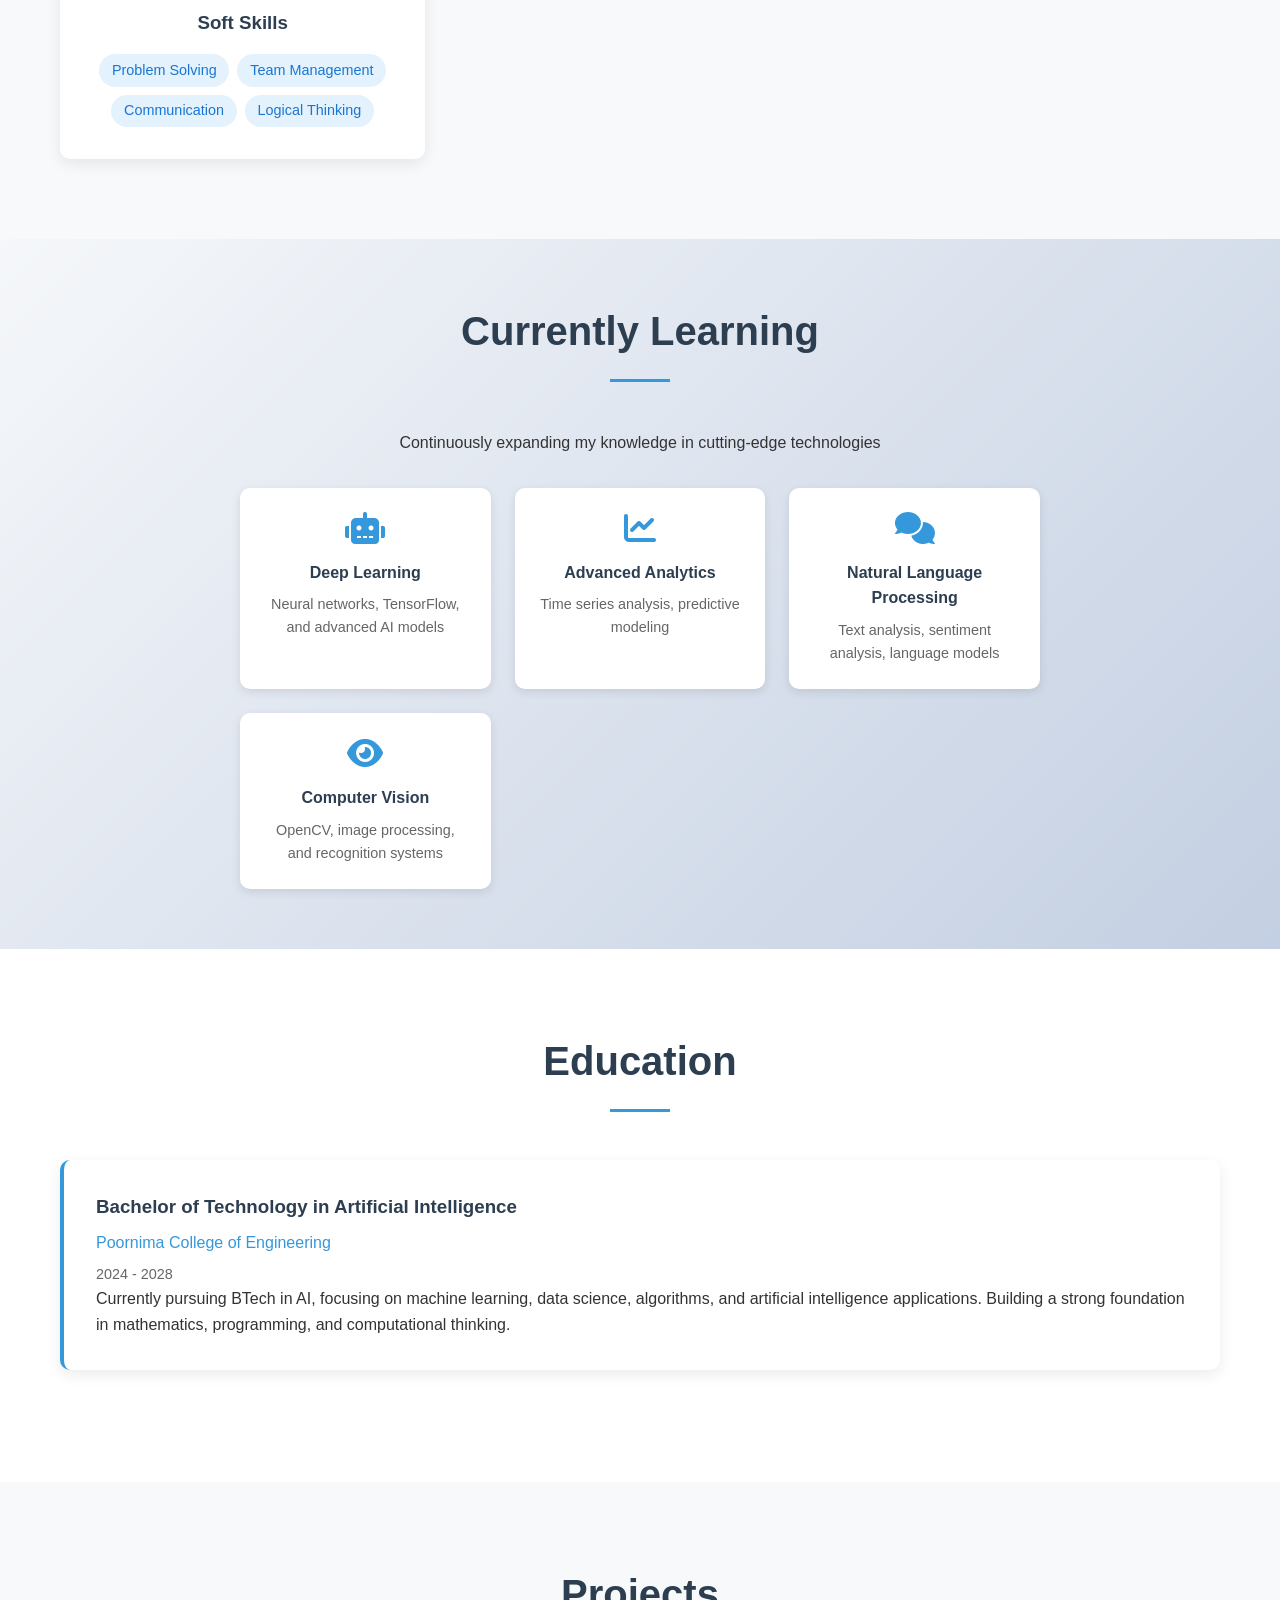
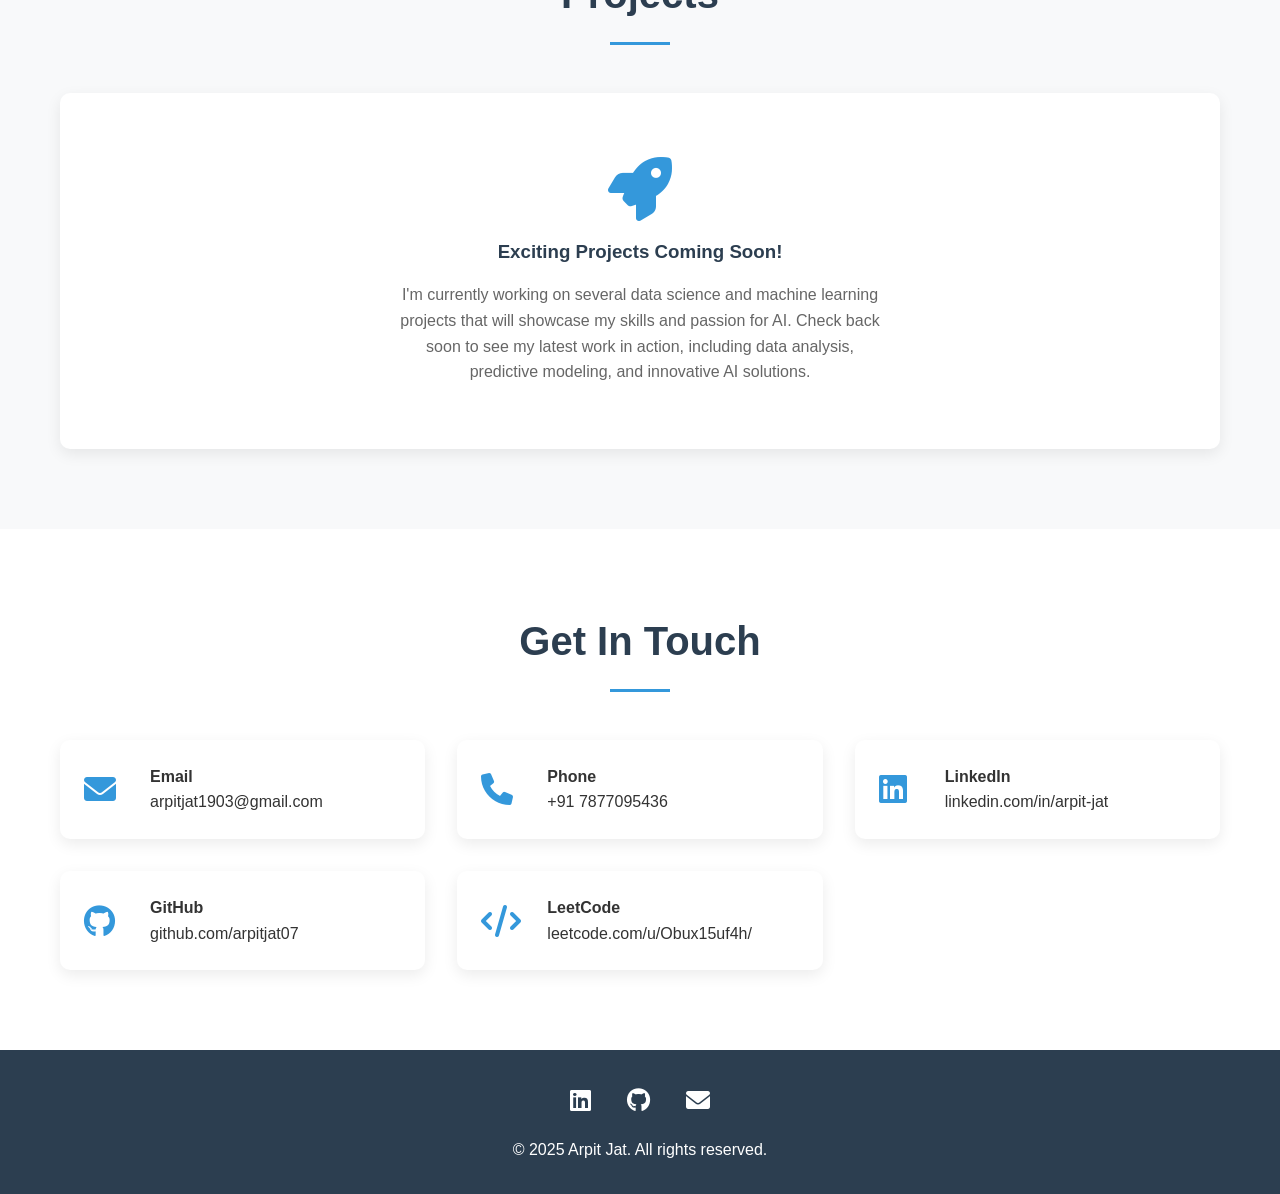
==== commit 56aba725: "index.html" ====
--- a/index.html
+++ b/index.html
@@ -69,7 +69,6 @@
                     </div>
                 </div>
                 <div class="about-text">
-                    <br>
                     <p>Hello! I'm Arpit Jat, a passionate Computer Science student specializing in Artificial
                         Intelligence at Poornima College of Engineering. Currently pursuing my BTech degree (2024-2028),
                         I'm deeply fascinated by the world of Data Science and Machine Learning.</p>
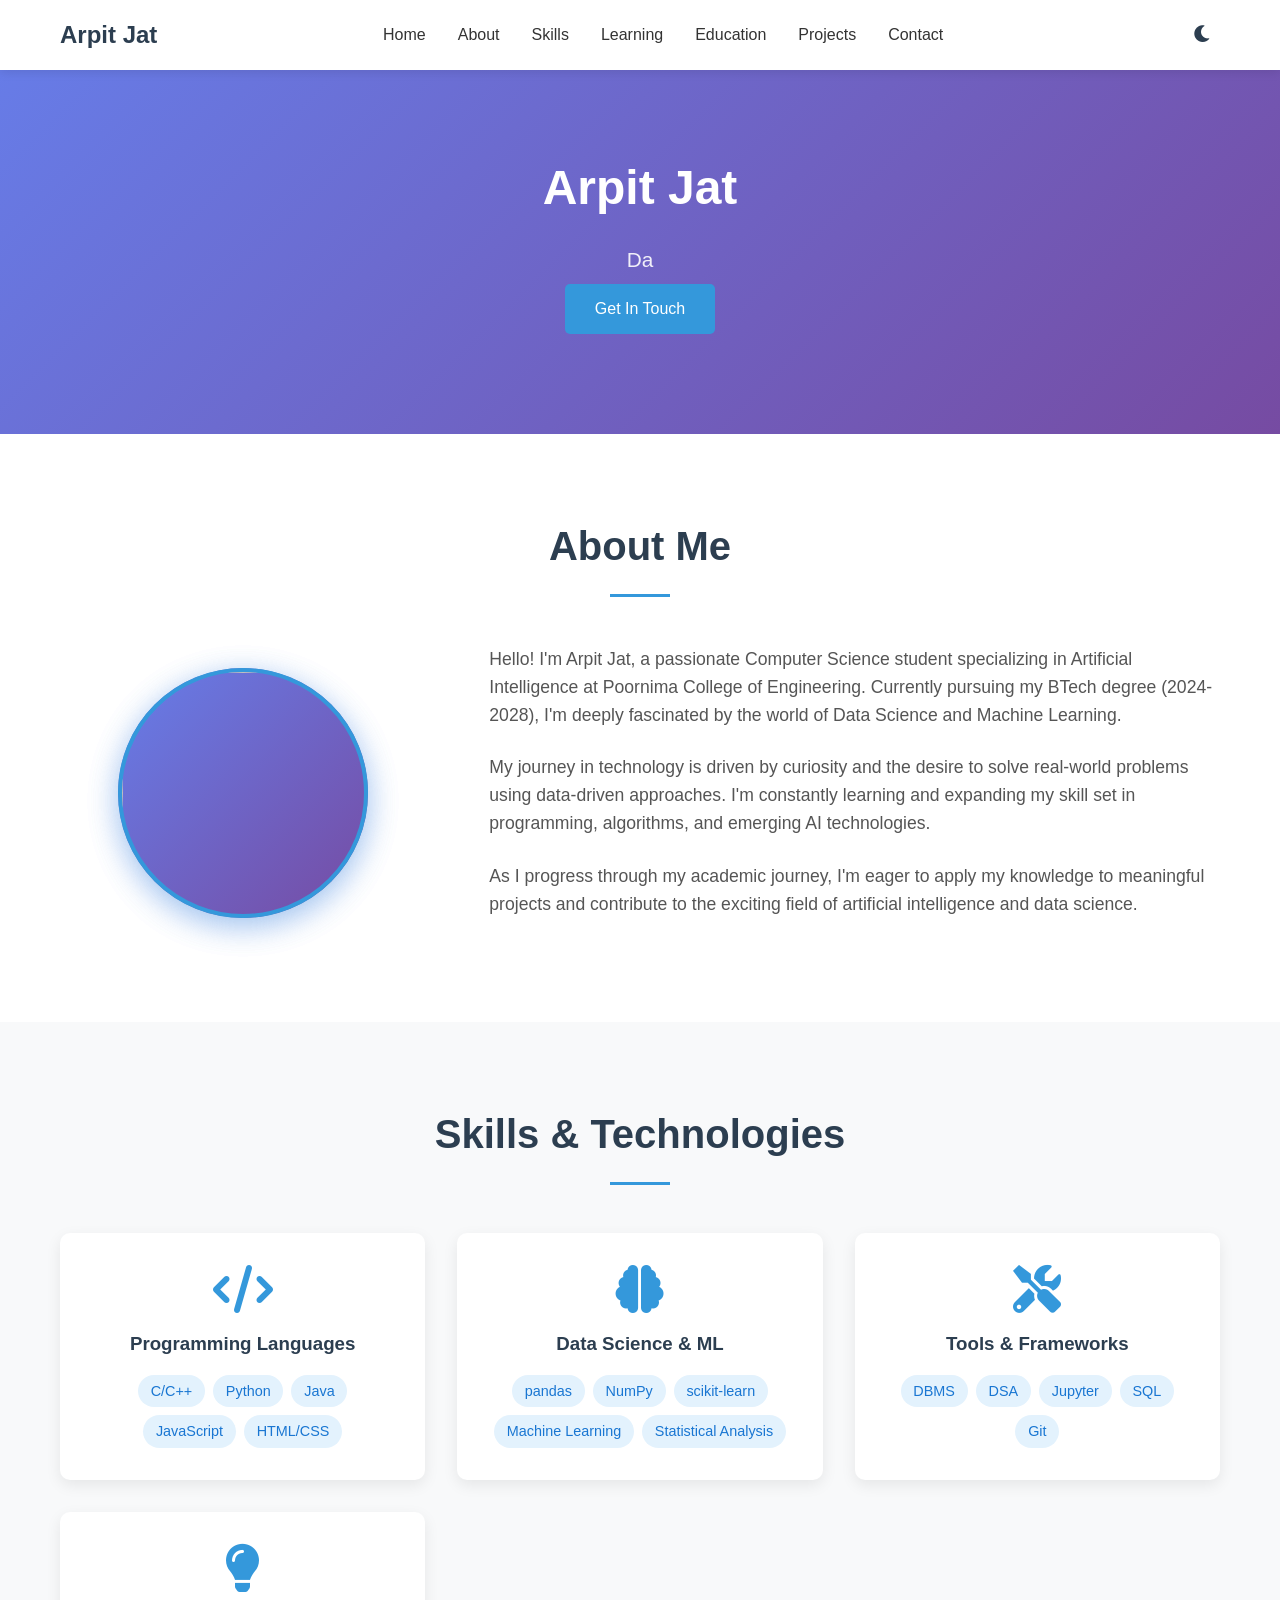
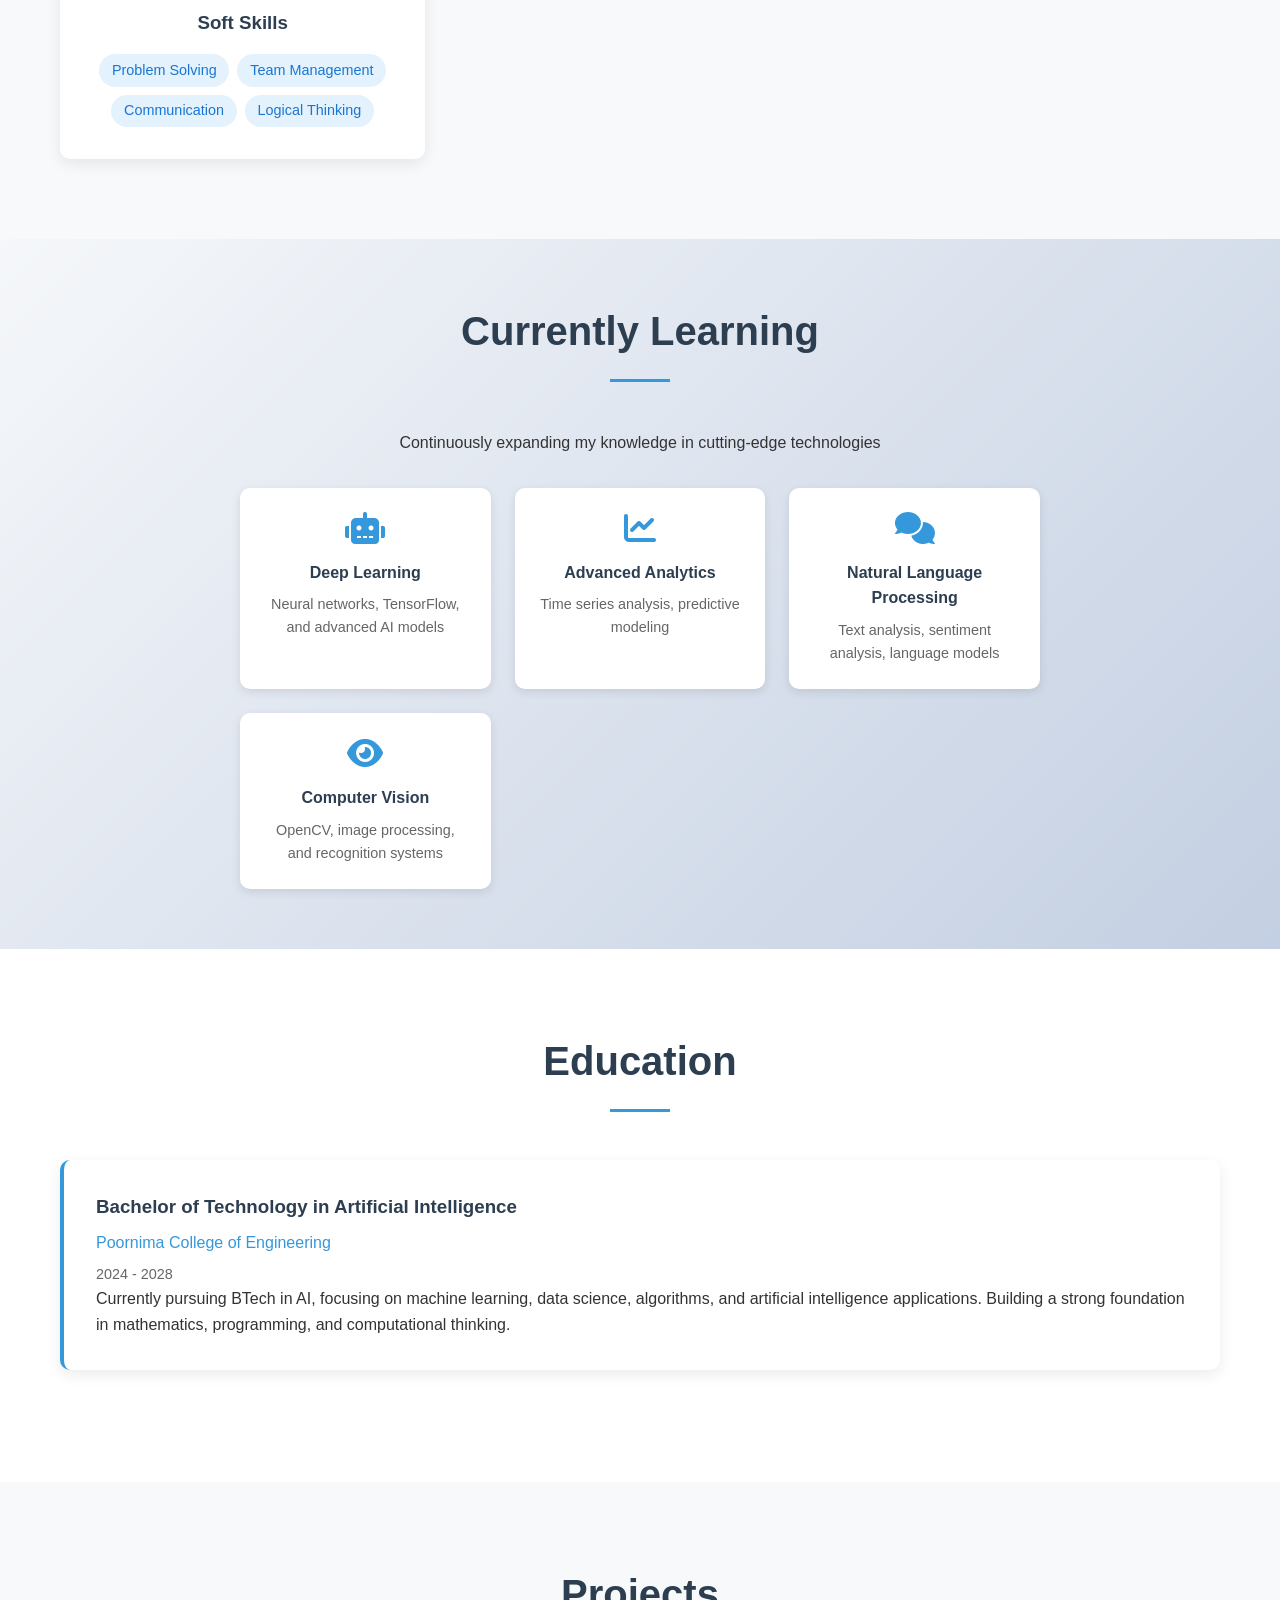
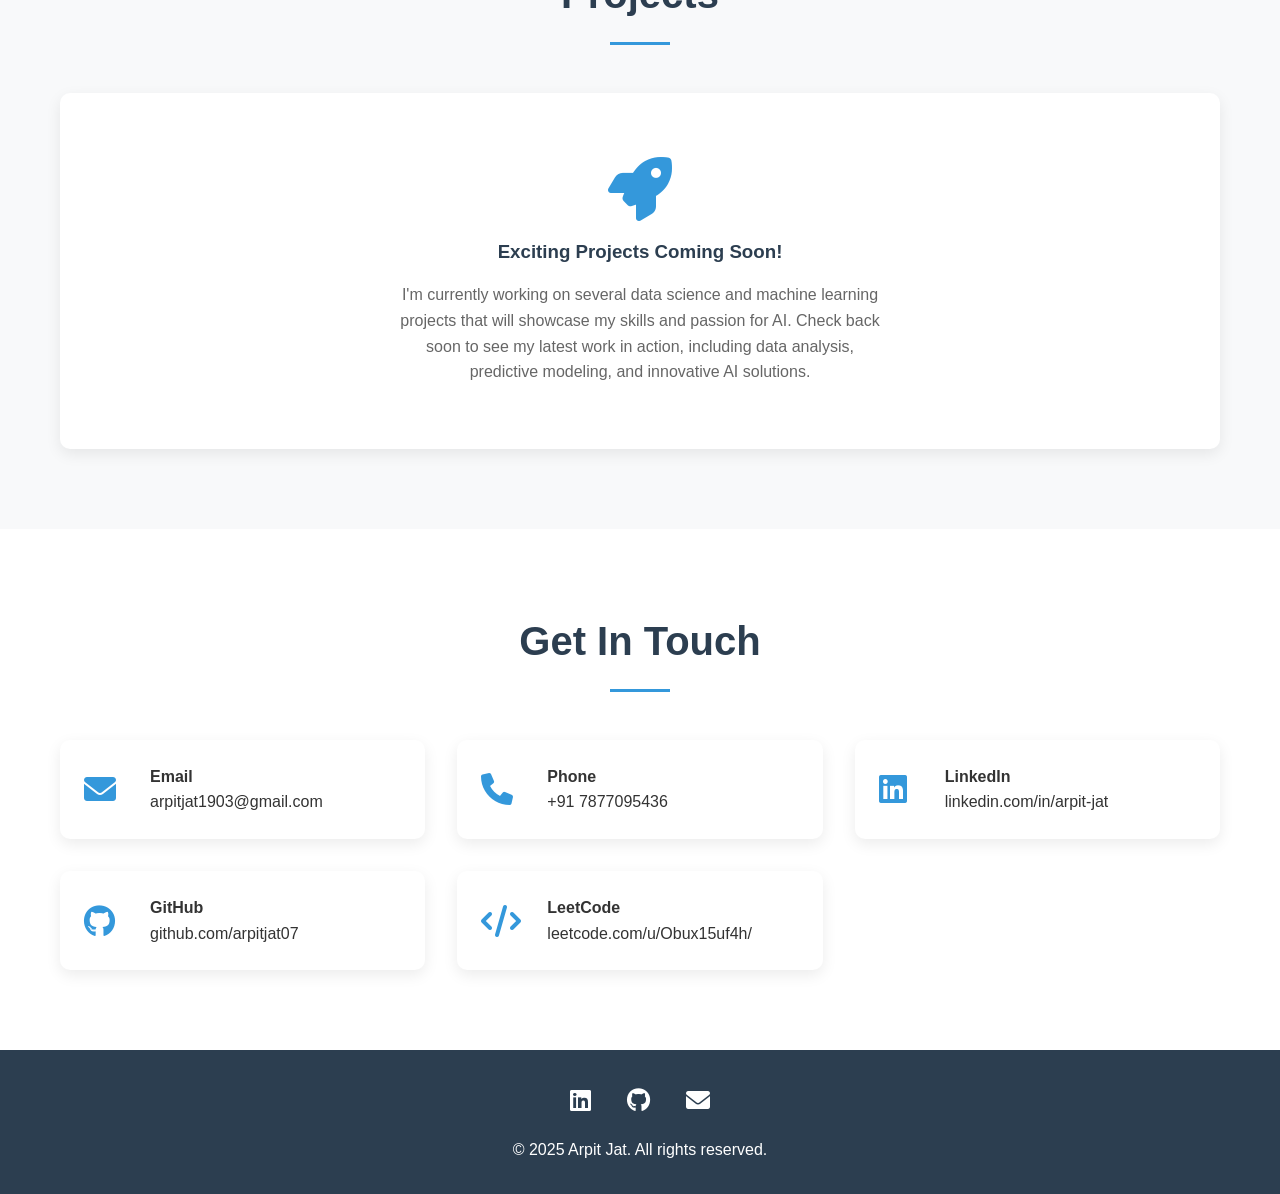
==== commit 230d7875: "index.html" ====
--- a/index.html
+++ b/index.html
@@ -68,7 +68,9 @@
                     <img src="profile_pic.png" alt="" class="profile-photo">
                     </div>
                 </div>
+                
                 <div class="about-text">
+                   
                     <p>Hello! I'm Arpit Jat, a passionate Computer Science student specializing in Artificial
                         Intelligence at Poornima College of Engineering. Currently pursuing my BTech degree (2024-2028),
                         I'm deeply fascinated by the world of Data Science and Machine Learning.</p>
@@ -94,6 +96,8 @@
                         <span class="skill-tag">C/C++</span>
                         <span class="skill-tag">Python</span>
                         <span class="skill-tag">Java</span>
+                        <span class="skill-tag">JavaScript</span>
+                        <span class="skill-tag">HTML/CSS</span>
                     </div>
                 </div>
 
--- a/style.css
+++ b/style.css
@@ -347,30 +347,32 @@
     transform: translateX(10px);
 }
 
+/* Profile Photo Styles - Fixed for Responsive */
 .profile-photo {
-            width: 250px;
-            height: 250px;
-            border-radius: 50%;
-            object-fit: cover;
-            border: 4px solid #3498db;
-            box-shadow: 0 8px 30px rgba(52, 152, 219, 0.3);
-            transition: transform 0.3s ease, box-shadow 0.3s ease;
-        }
-
-        .profile-photo:hover {
-            transform: scale(1.05);
-            box-shadow: 0 12px 40px rgba(52, 152, 219, 0.4);
-        }
-
-        body.dark-theme .profile-photo {
-            border-color: #64b5f6;
-            box-shadow: 0 8px 30px rgba(100, 181, 246, 0.3);
-        }
-
-        body.dark-theme .profile-photo:hover {
-            box-shadow: 0 12px 40px rgba(100, 181, 246, 0.4);
-        }
-
+    width: 250px;
+    height: 250px;
+    border-radius: 50%;
+    object-fit: cover;
+    border: 4px solid #3498db;
+    box-shadow: 0 8px 30px rgba(52, 152, 219, 0.3);
+    transition: transform 0.3s ease, box-shadow 0.3s ease;
+}
+
+.profile-photo:hover {
+    transform: scale(1.05);
+    box-shadow: 0 12px 40px rgba(52, 152, 219, 0.4);
+}
+
+body.dark-theme .profile-photo {
+    border-color: #64b5f6;
+    box-shadow: 0 8px 30px rgba(100, 181, 246, 0.3);
+}
+
+body.dark-theme .profile-photo:hover {
+    box-shadow: 0 12px 40px rgba(100, 181, 246, 0.4);
+}
+
+/* Profile Placeholder (fallback if no image) */
 .profile-placeholder {
     width: 250px;
     height: 250px;
@@ -399,6 +401,146 @@
     box-shadow: 0 12px 40px rgba(102, 126, 234, 0.5);
 }
 
+/* Responsive Design Updates */
+@media (max-width: 768px) {
+    .nav-links {
+        display: none;
+    }
+
+    .mobile-menu-toggle {
+        display: block;
+    }
+
+    .theme-toggle {
+        margin-left: 0.5rem;
+    }
+
+    nav .container {
+        padding: 0.8rem 15px;
+    }
+
+    .hero {
+        padding: 100px 0 60px;
+    }
+
+    .hero h1 {
+        font-size: 2.2rem;
+    }
+
+    .hero .subtitle {
+        font-size: 1.1rem;
+    }
+
+    .hero .description {
+        font-size: 1rem;
+    }
+
+    .about-content {
+        grid-template-columns: 1fr;
+        text-align: center;
+        gap: 2rem;
+    }
+
+    /* Updated profile responsive styles */
+    .profile-photo,
+    .profile-placeholder {
+        width: 200px;
+        height: 200px;
+    }
+
+    .profile-placeholder {
+        font-size: 3rem;
+    }
+
+    .section-title {
+        font-size: 2rem;
+    }
+
+    section {
+        padding: 60px 0;
+    }
+
+    .skills-grid,
+    .contact-grid,
+    .learning-items {
+        grid-template-columns: 1fr;
+        gap: 1.5rem;
+    }
+
+    .skill-category,
+    .contact-item,
+    .education-card {
+        padding: 1.5rem;
+    }
+
+    .coming-soon {
+        padding: 3rem 1.5rem;
+    }
+}
+
+@media (max-width: 480px) {
+    .hero h1 {
+        font-size: 1.8rem;
+    }
+
+    .hero .subtitle {
+        font-size: 1rem;
+    }
+
+    .hero .description {
+        font-size: 0.9rem;
+    }
+
+    /* Updated profile responsive styles for small screens */
+    .profile-photo,
+    .profile-placeholder {
+        width: 150px;
+        height: 150px;
+    }
+
+    .profile-placeholder {
+        font-size: 2.5rem;
+    }
+
+    .section-title {
+        font-size: 1.6rem;
+    }
+
+    .cta-button {
+        padding: 10px 25px;
+        font-size: 0.9rem;
+    }
+
+    .skill-category i {
+        font-size: 2.5rem;
+    }
+
+    .contact-item i {
+        font-size: 1.5rem;
+        width: 40px;
+    }
+
+    .coming-soon i {
+        font-size: 3rem;
+    }
+
+    .social-links a {
+        font-size: 1.3rem;
+        margin: 0 0.8rem;
+    }
+}
+
+/* Additional fix for about section alignment on mobile */
+@media (max-width: 768px) {
+    .about-image {
+        display: flex;
+        justify-content: center;
+        align-items: center;
+    }
+    
+  
+}
+
 .about-text p {
     font-size: 1.1rem;
     margin-bottom: 1.5rem;
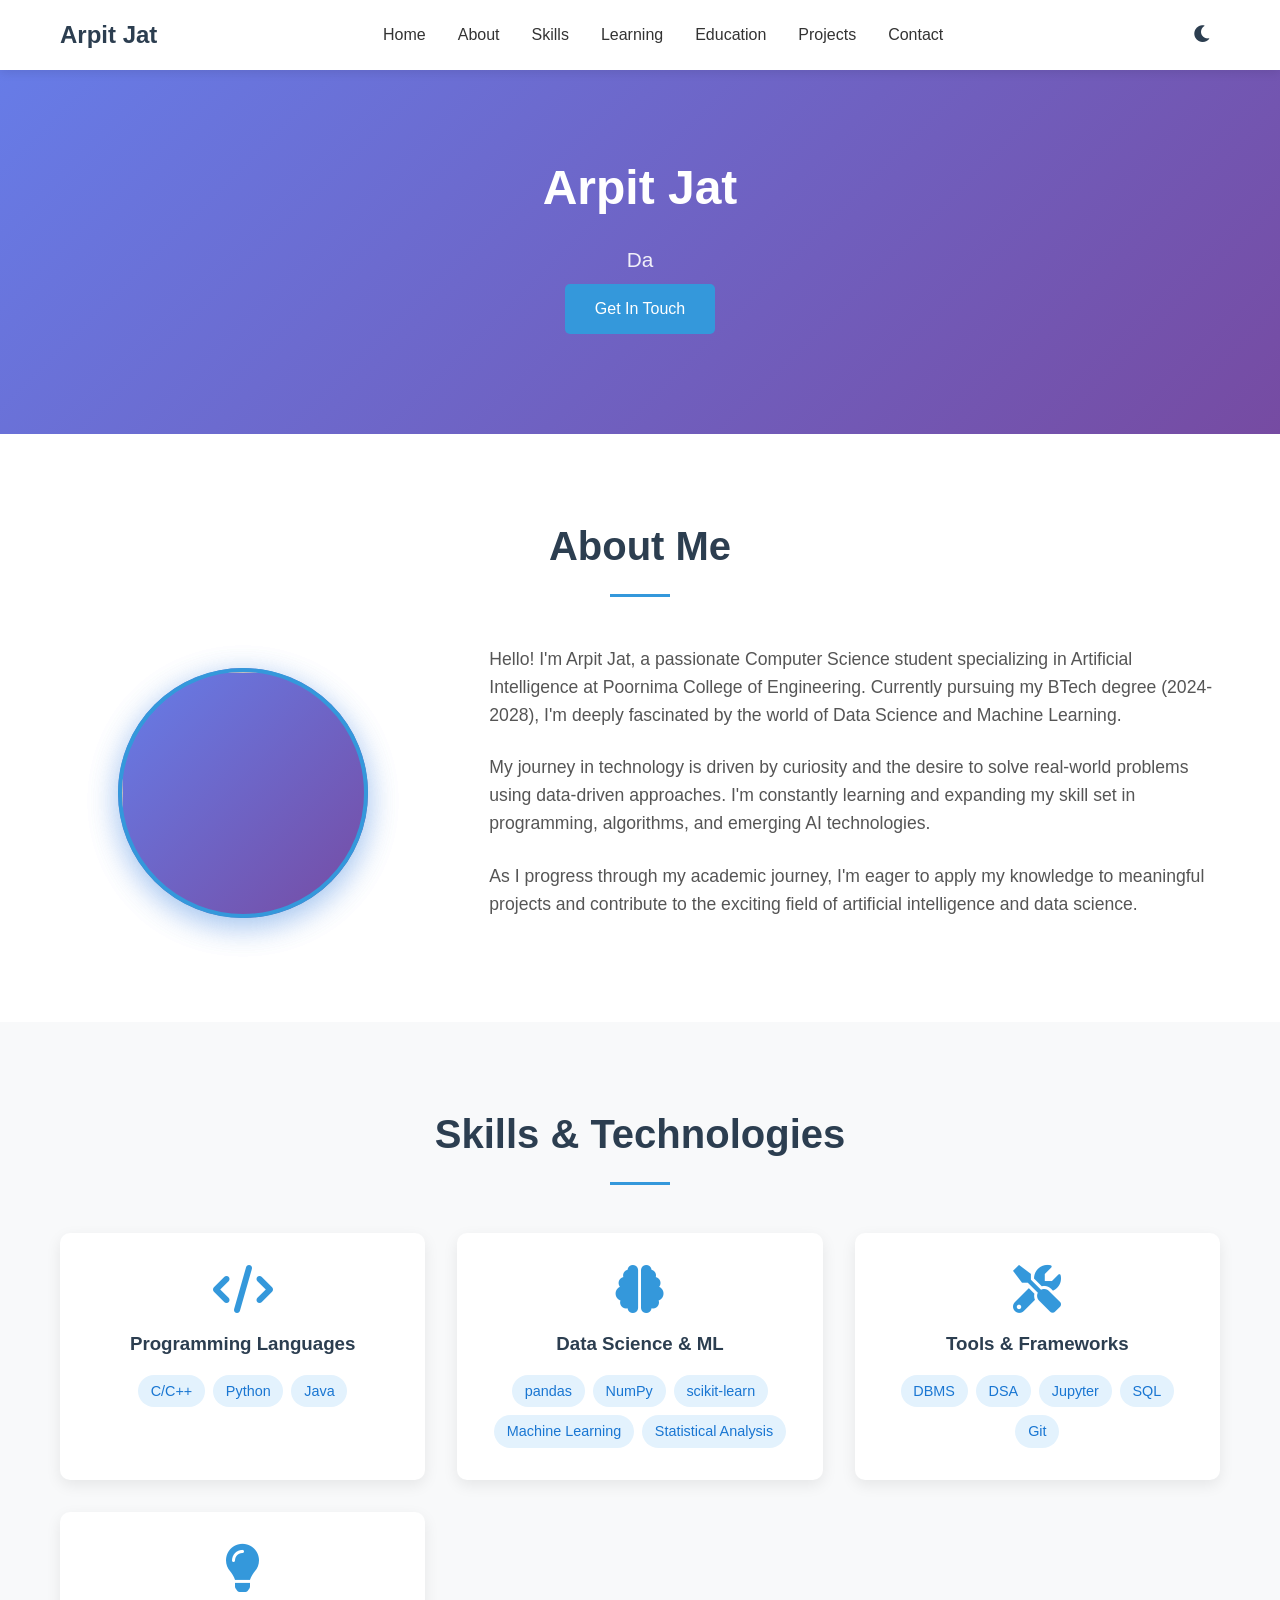
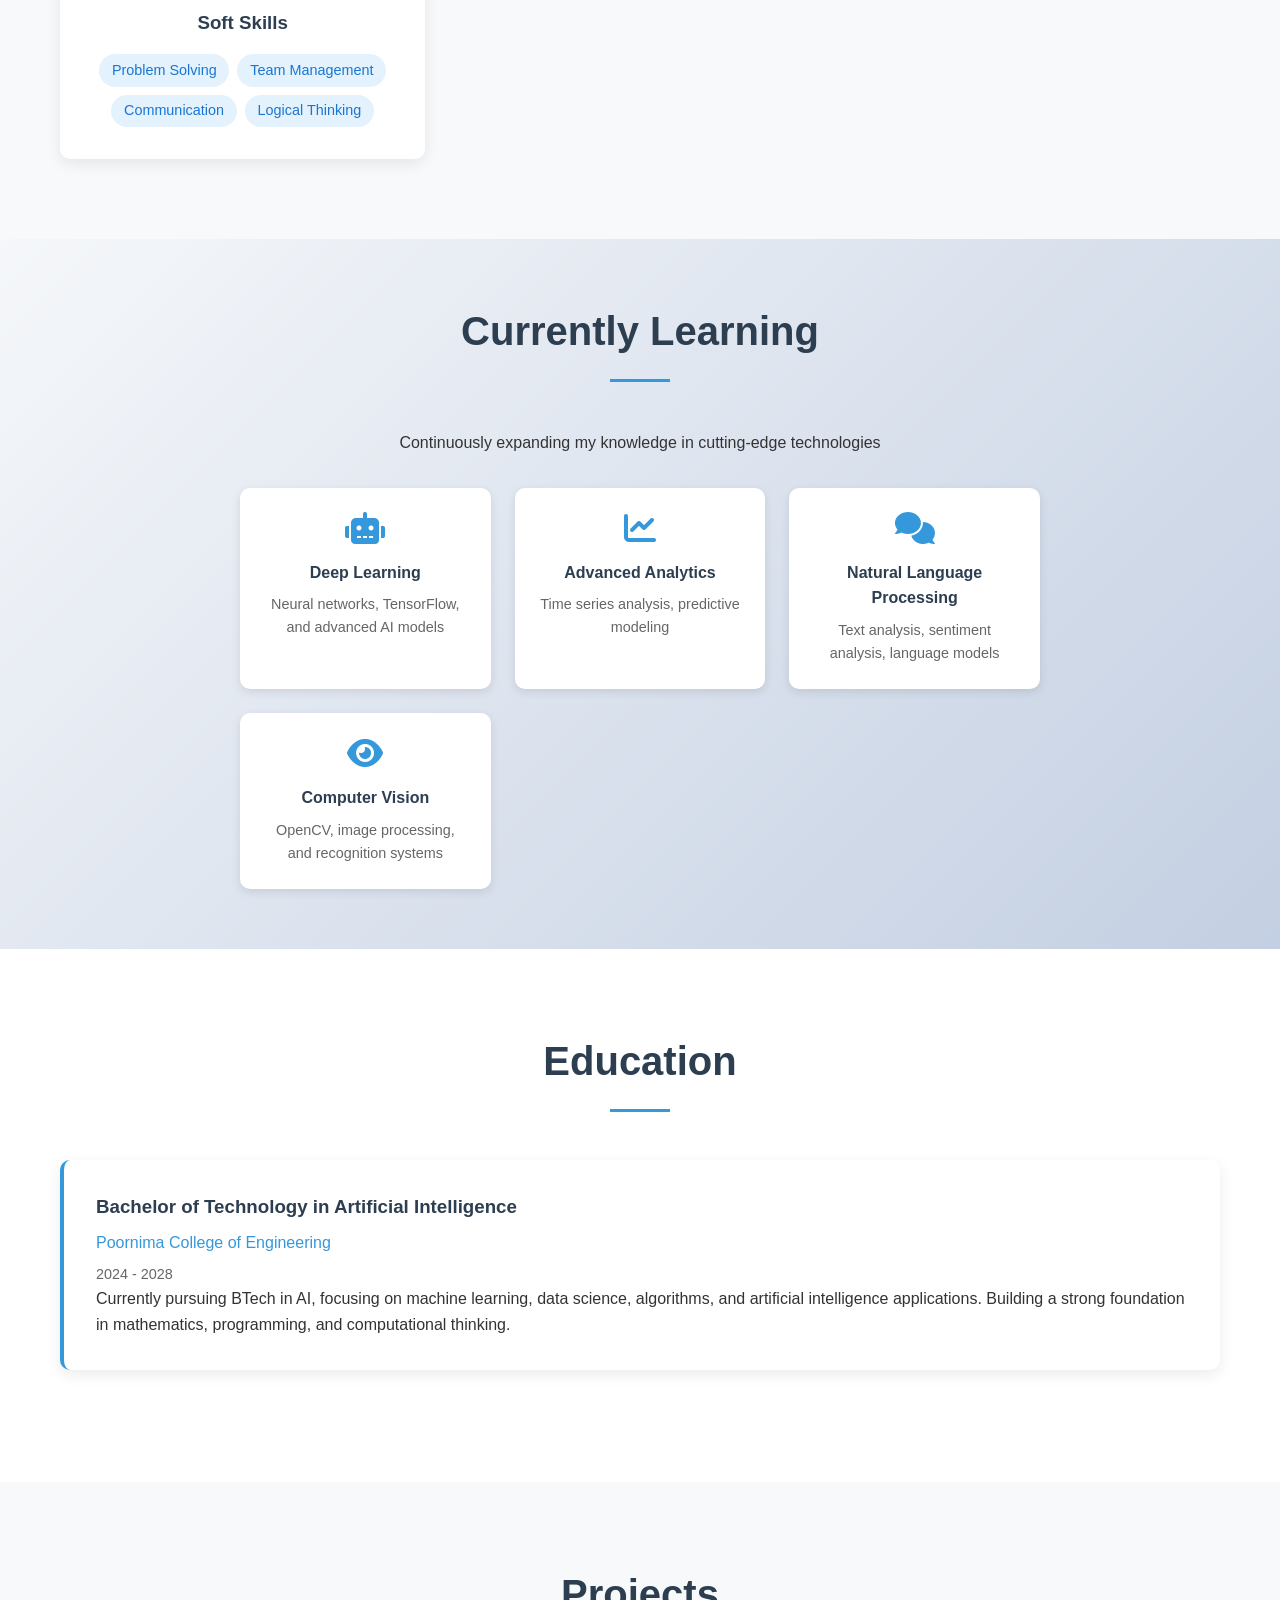
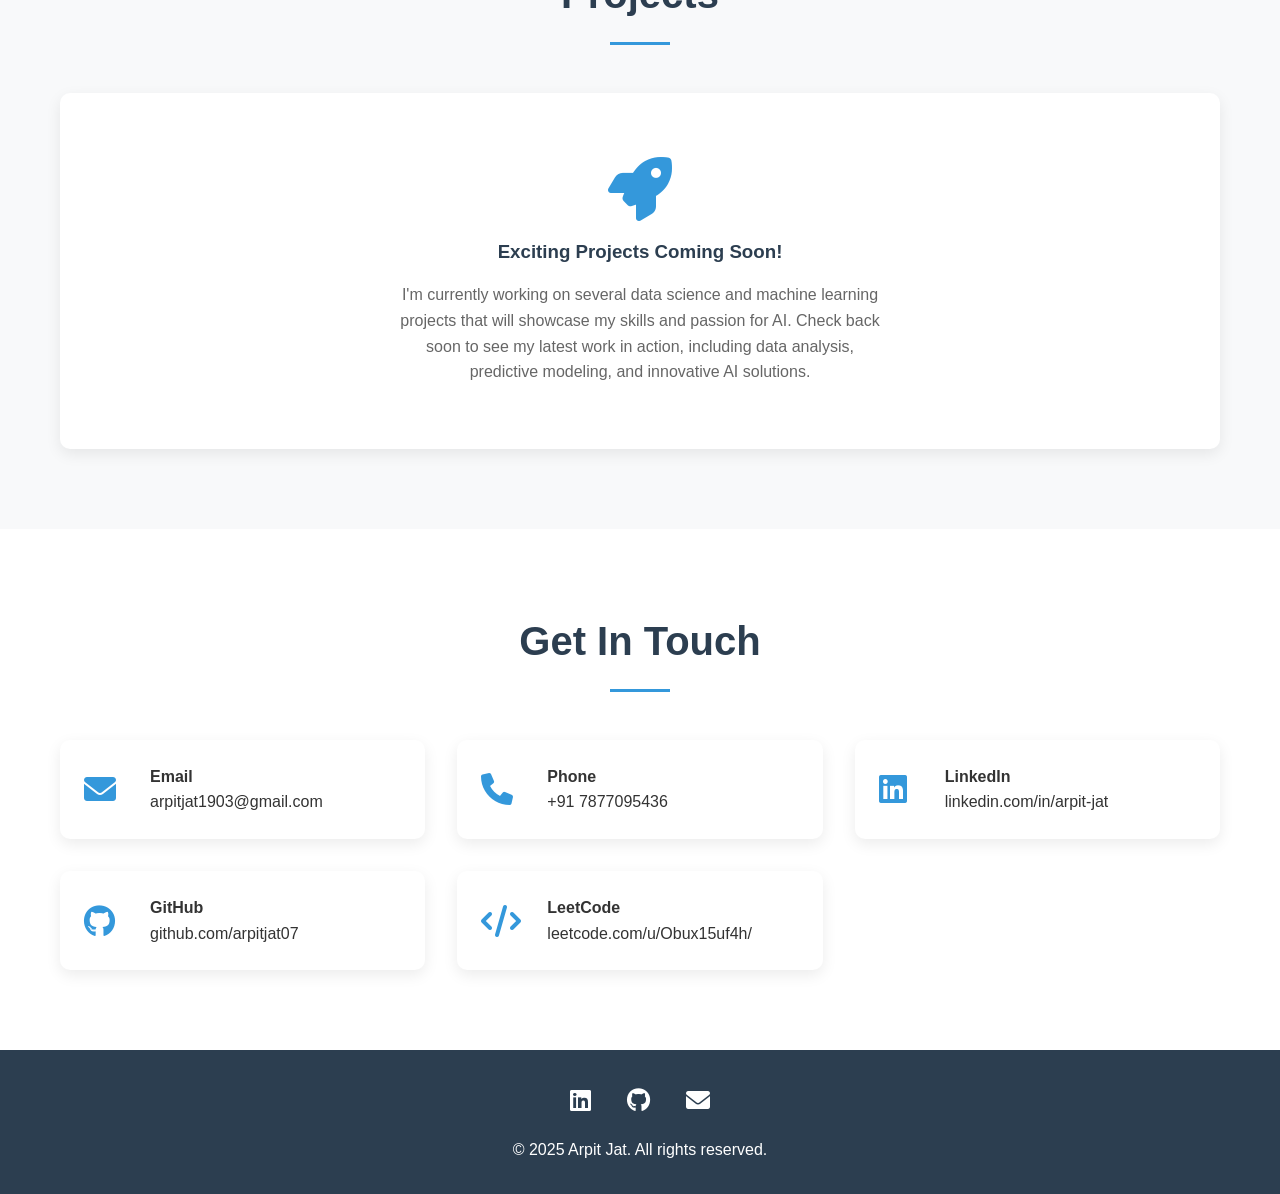
==== commit 79079f14: "index.html" ====
--- a/index.html
+++ b/index.html
@@ -96,8 +96,6 @@
                         <span class="skill-tag">C/C++</span>
                         <span class="skill-tag">Python</span>
                         <span class="skill-tag">Java</span>
-                        <span class="skill-tag">JavaScript</span>
-                        <span class="skill-tag">HTML/CSS</span>
                     </div>
                 </div>
 
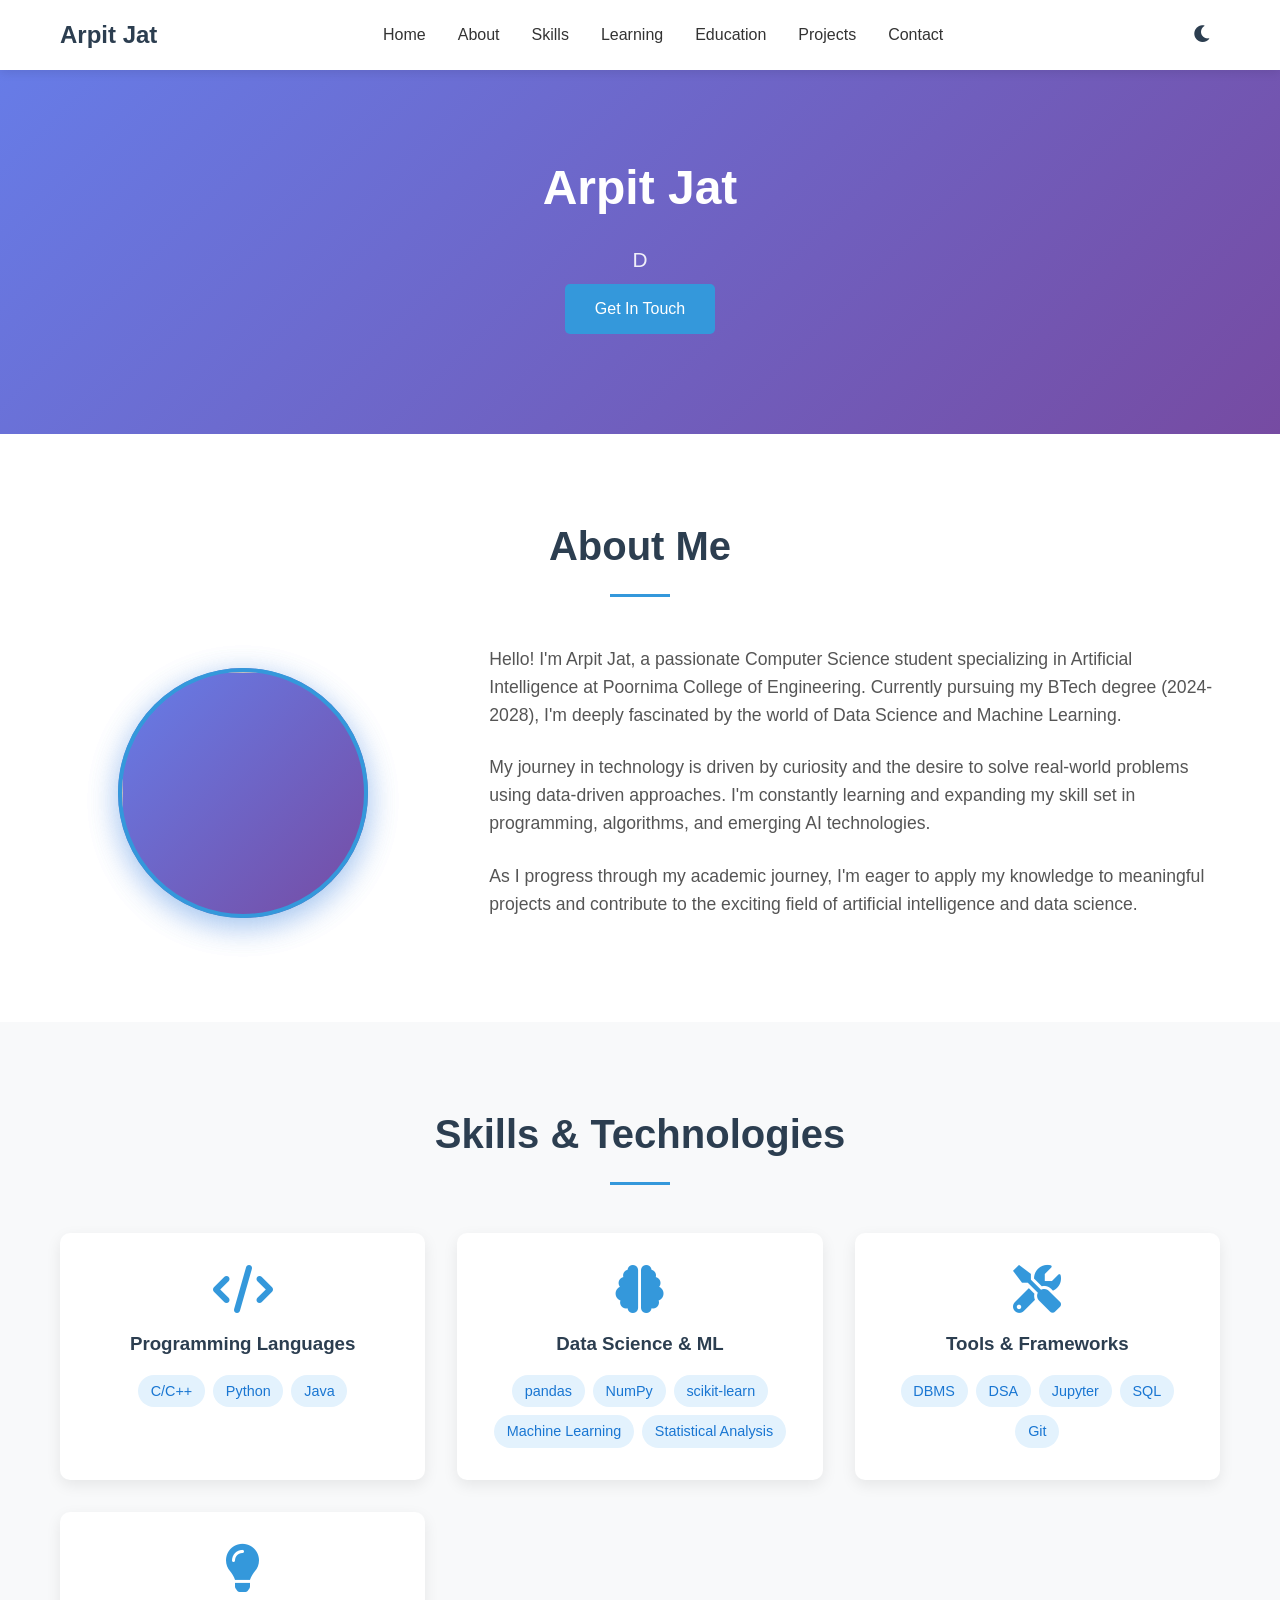
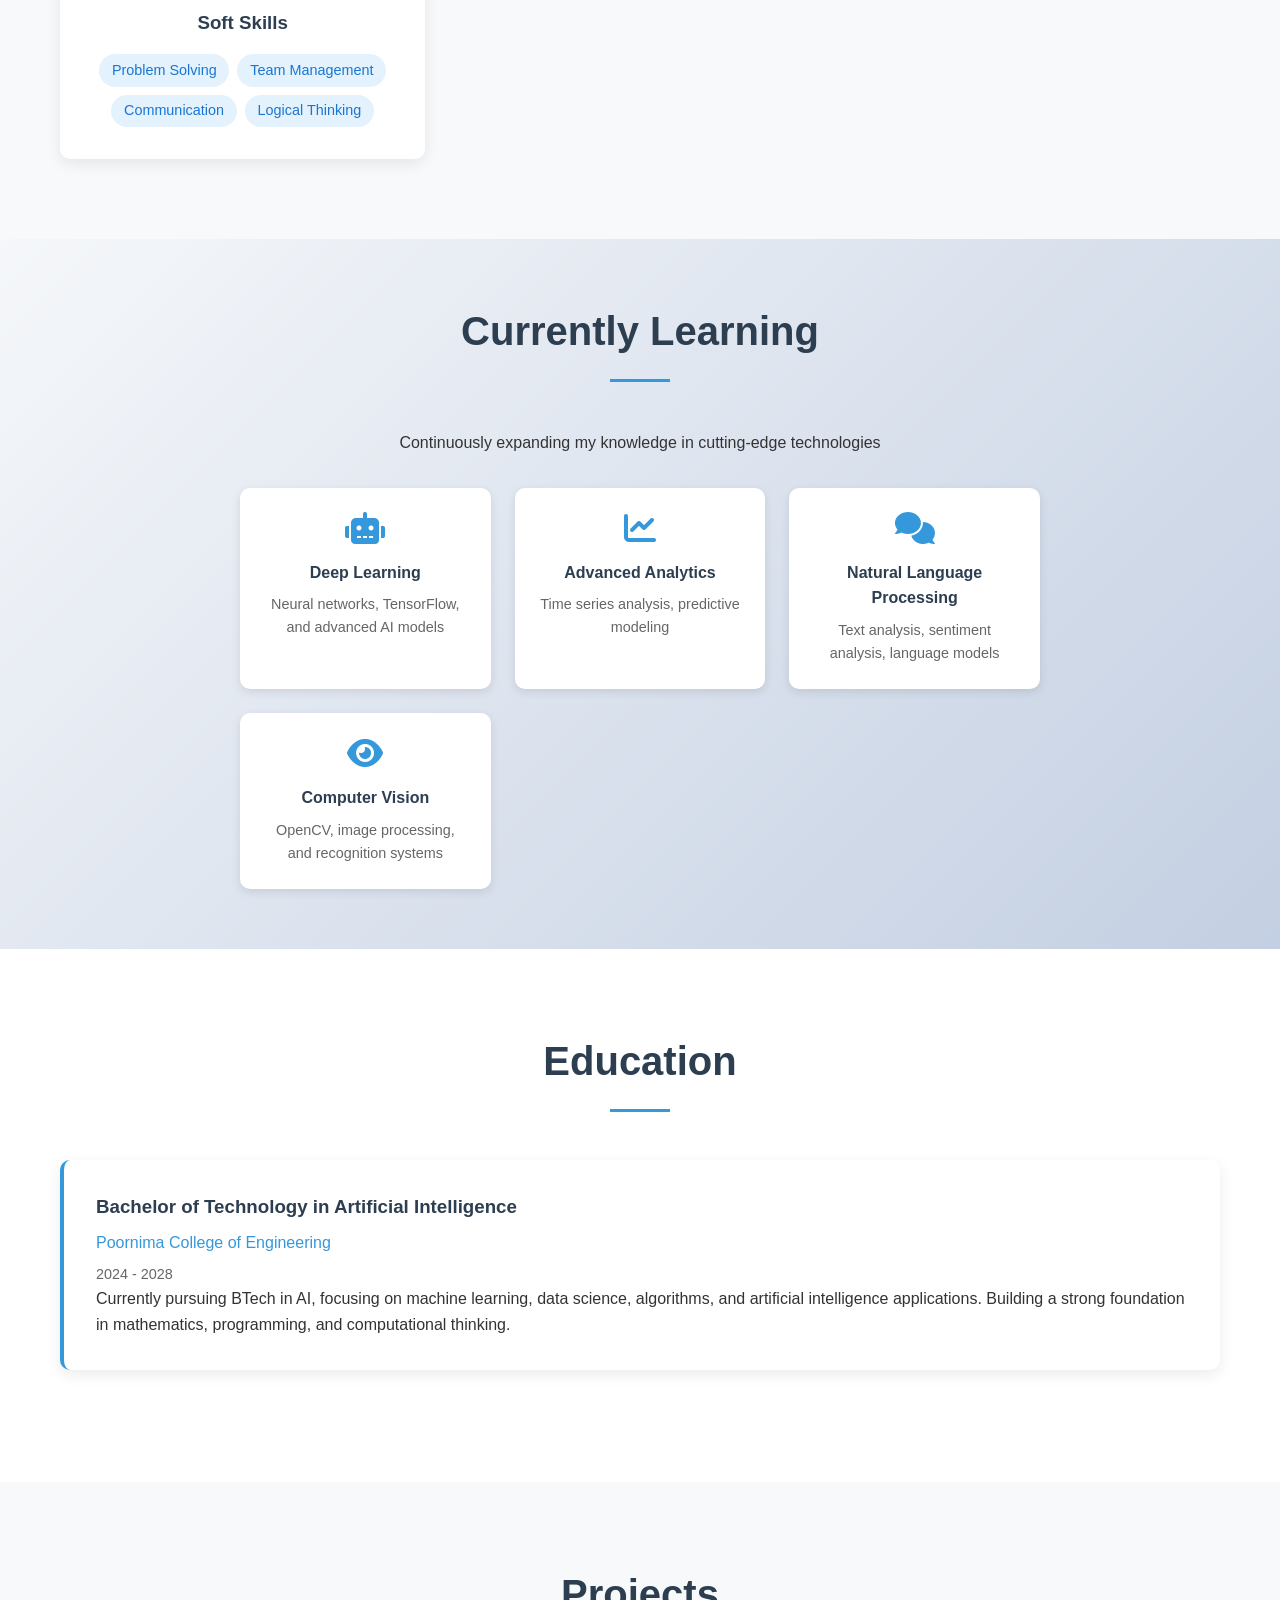
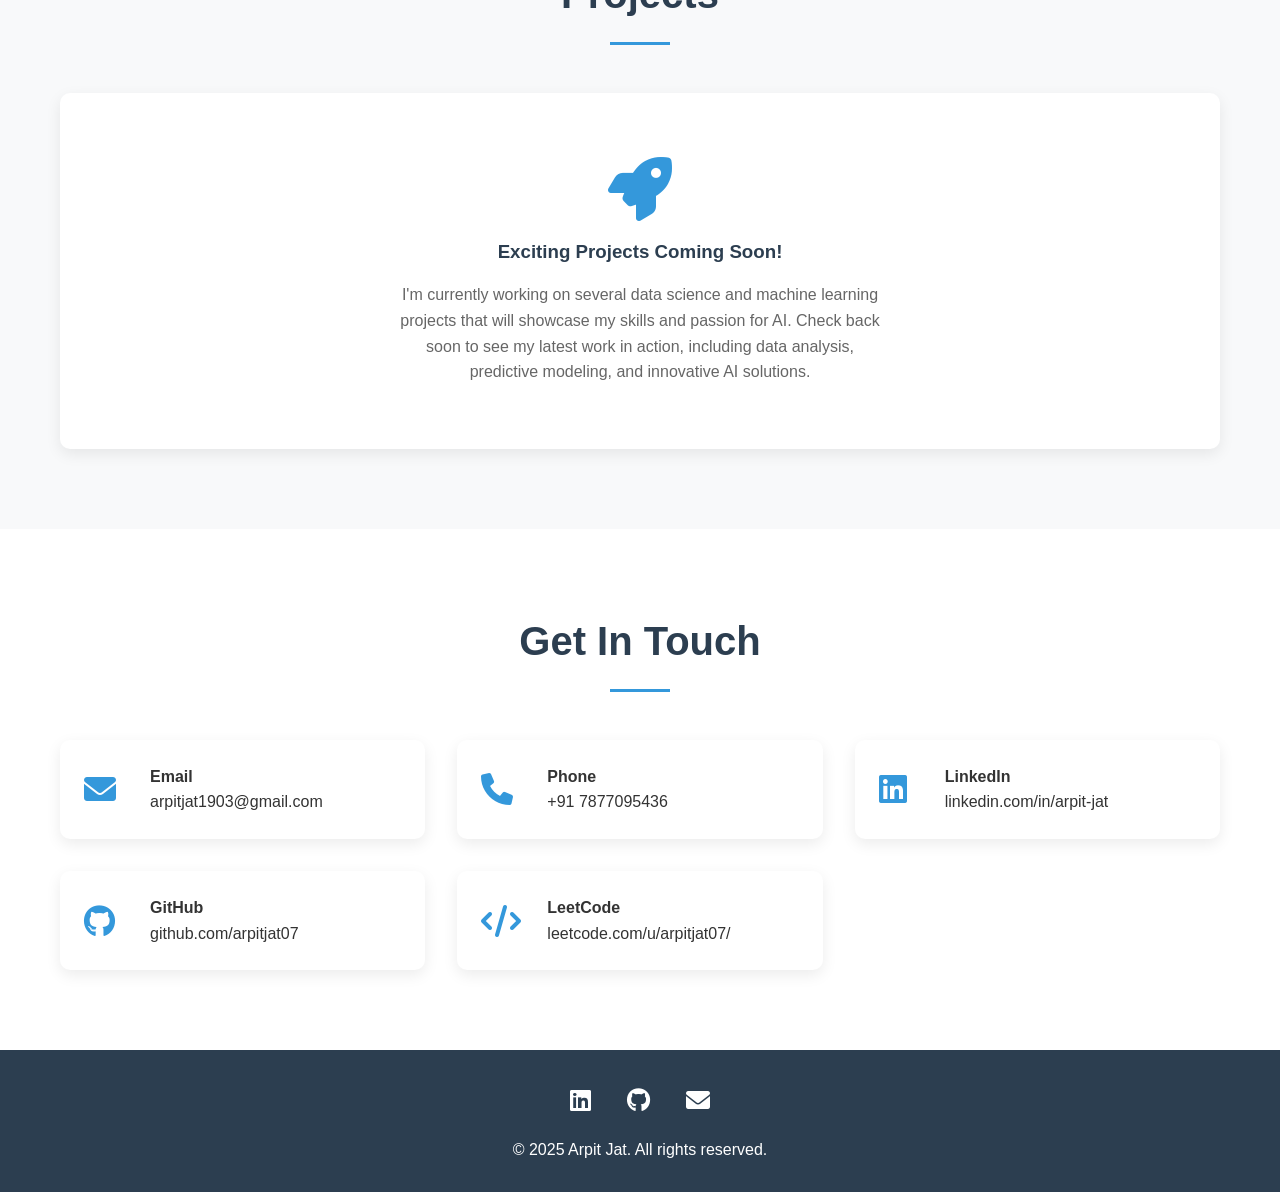
==== commit b4856a75: "index.html" ====
--- a/index.html
+++ b/index.html
@@ -237,7 +237,7 @@
                     <i class="fas fa-code"></i>
                     <div>
                         <h4>LeetCode</h4>
-                        <a href="https://leetcode.com/u/Obux15uf4h/" target="_blank">leetcode.com/u/Obux15uf4h/</a>
+                        <a href="https://leetcode.com/u/arpitjat07/" target="_blank">leetcode.com/u/arpitjat07/</a>
                     </div>
                 </div>
             </div>
@@ -260,3 +260,4 @@
 </body>
 
 </html>
+
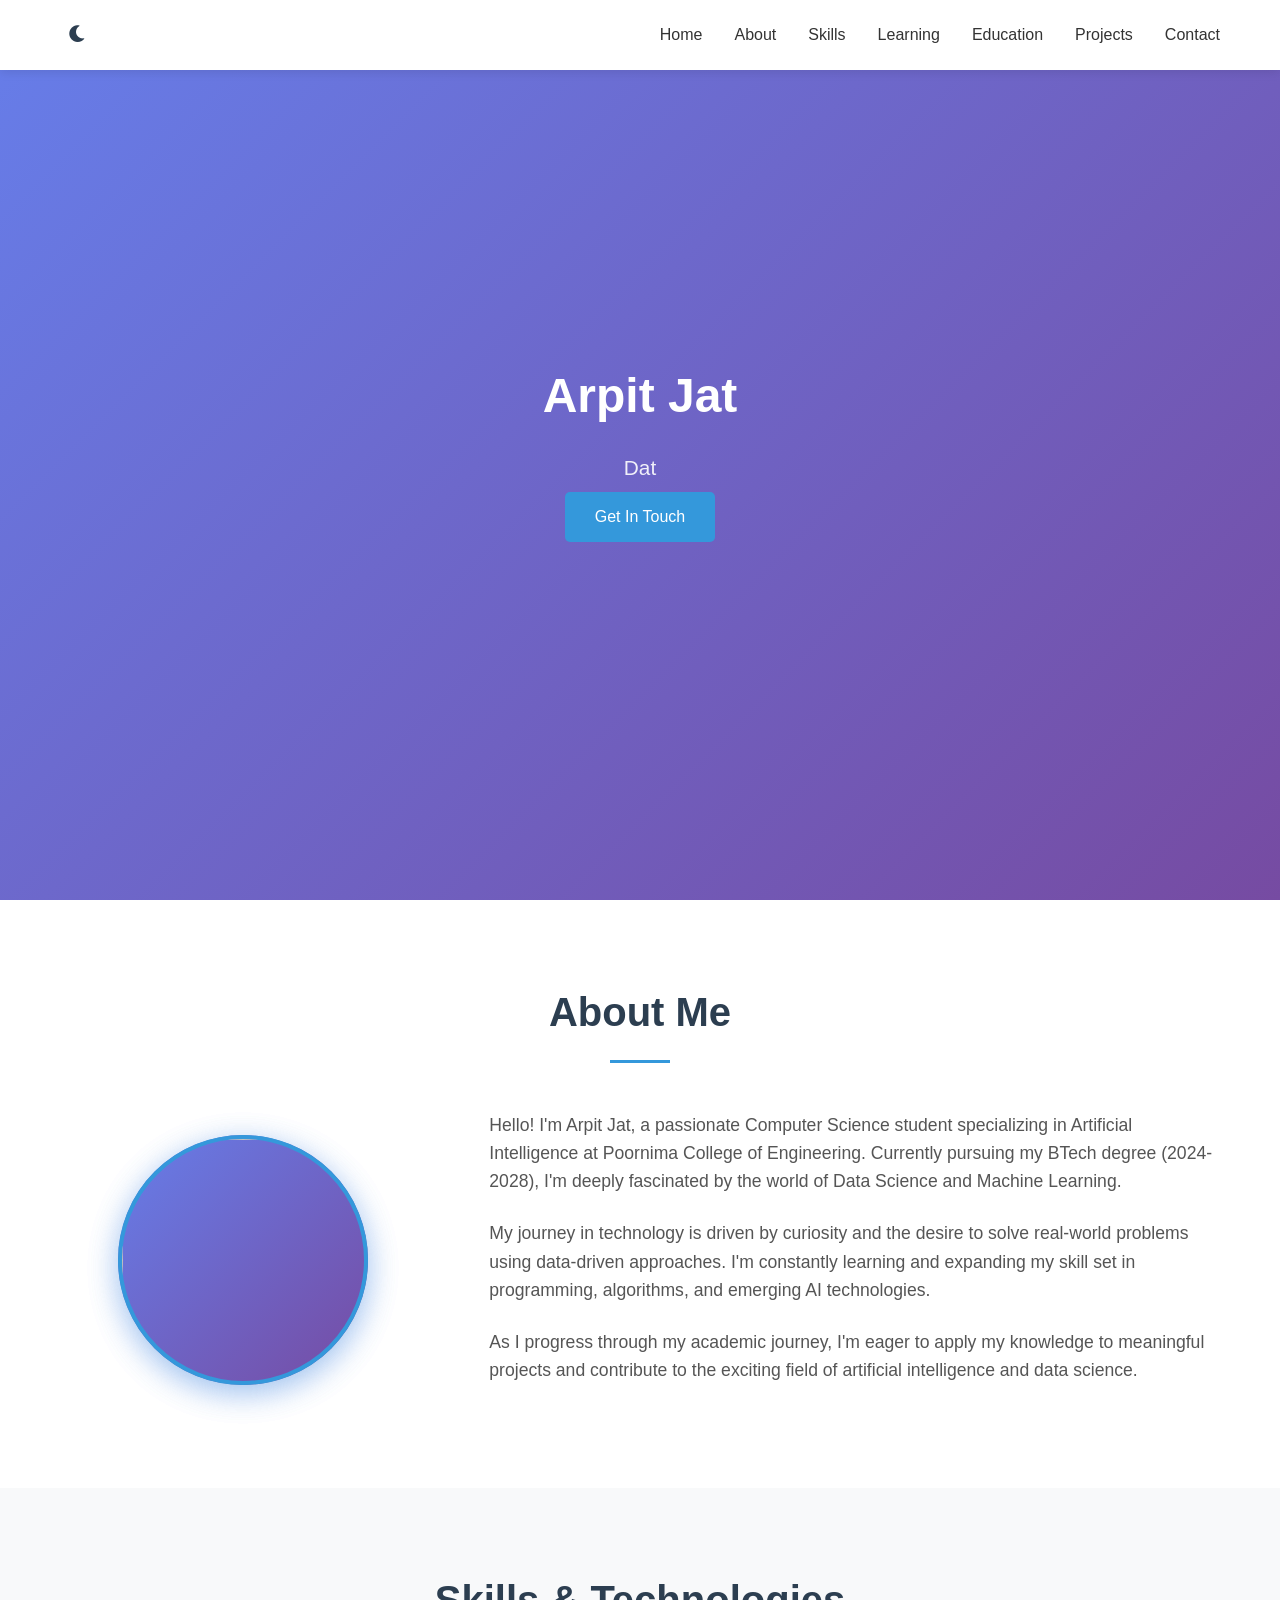
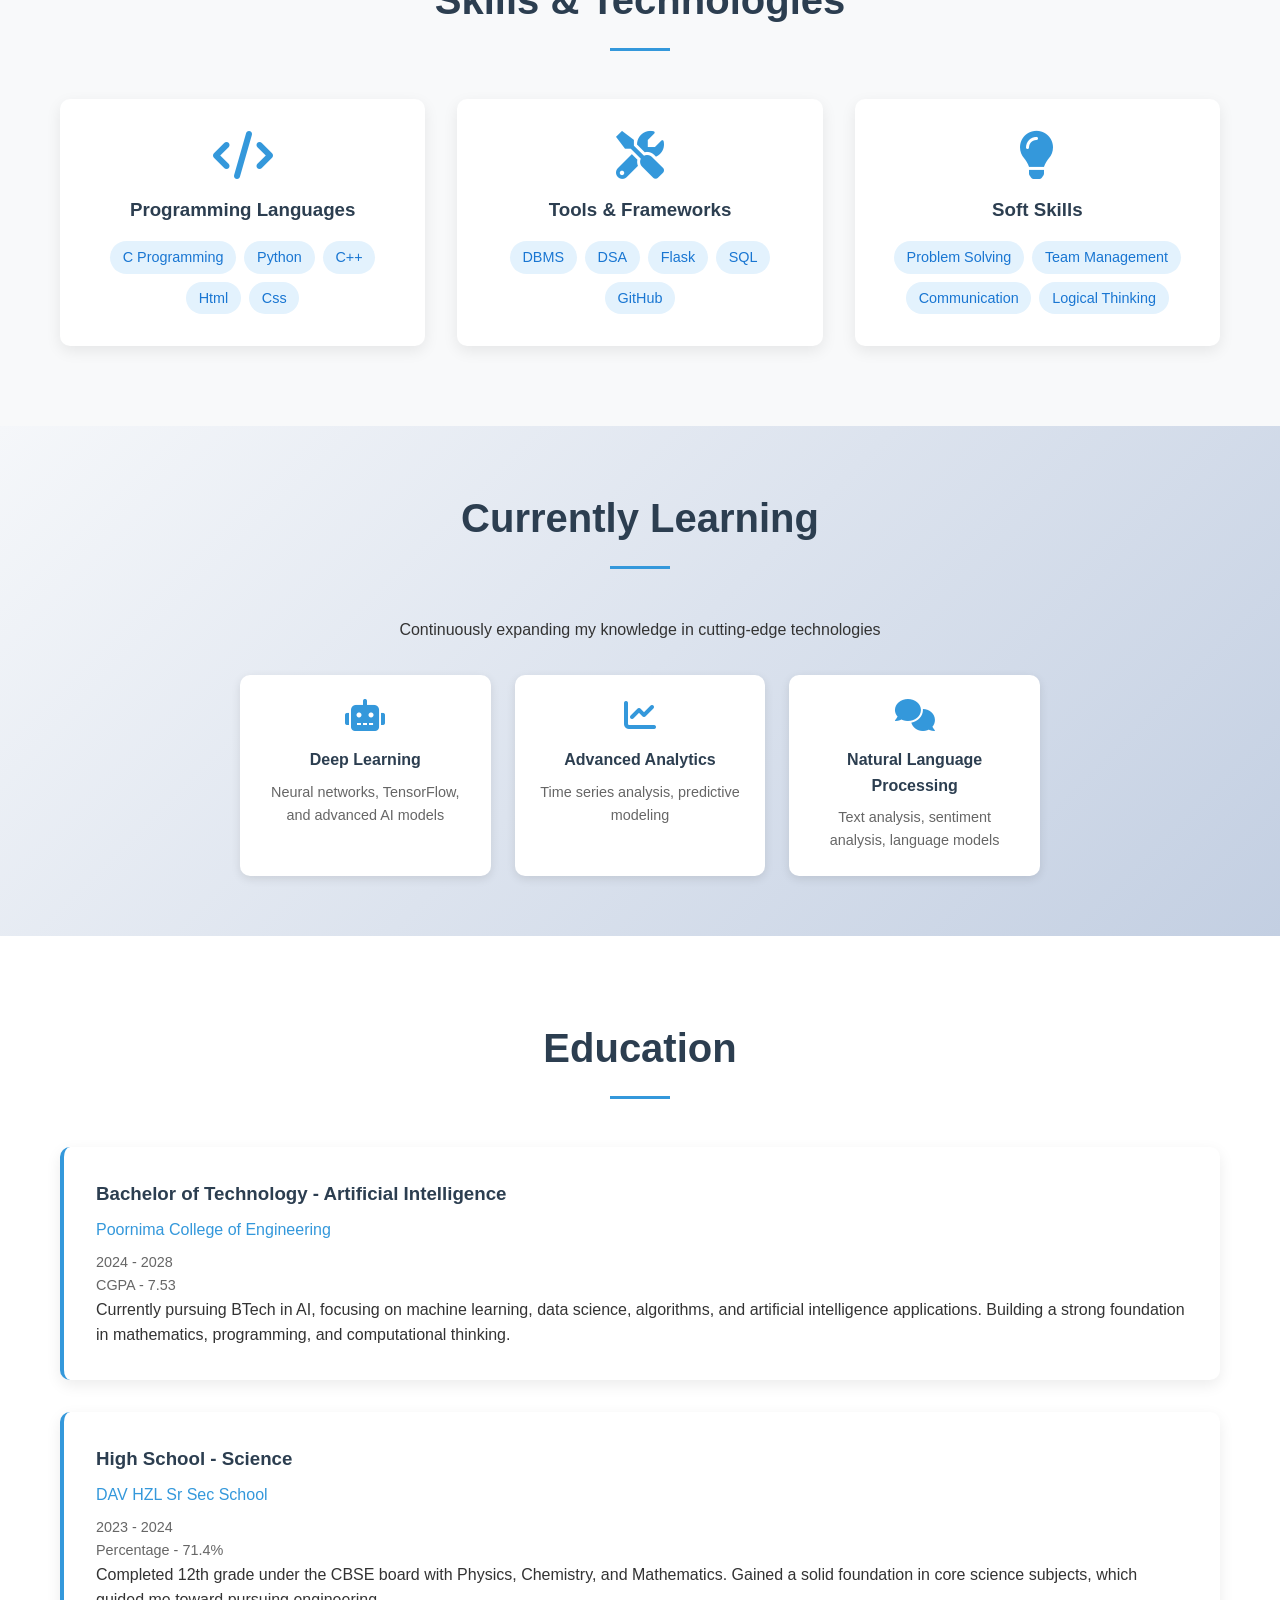
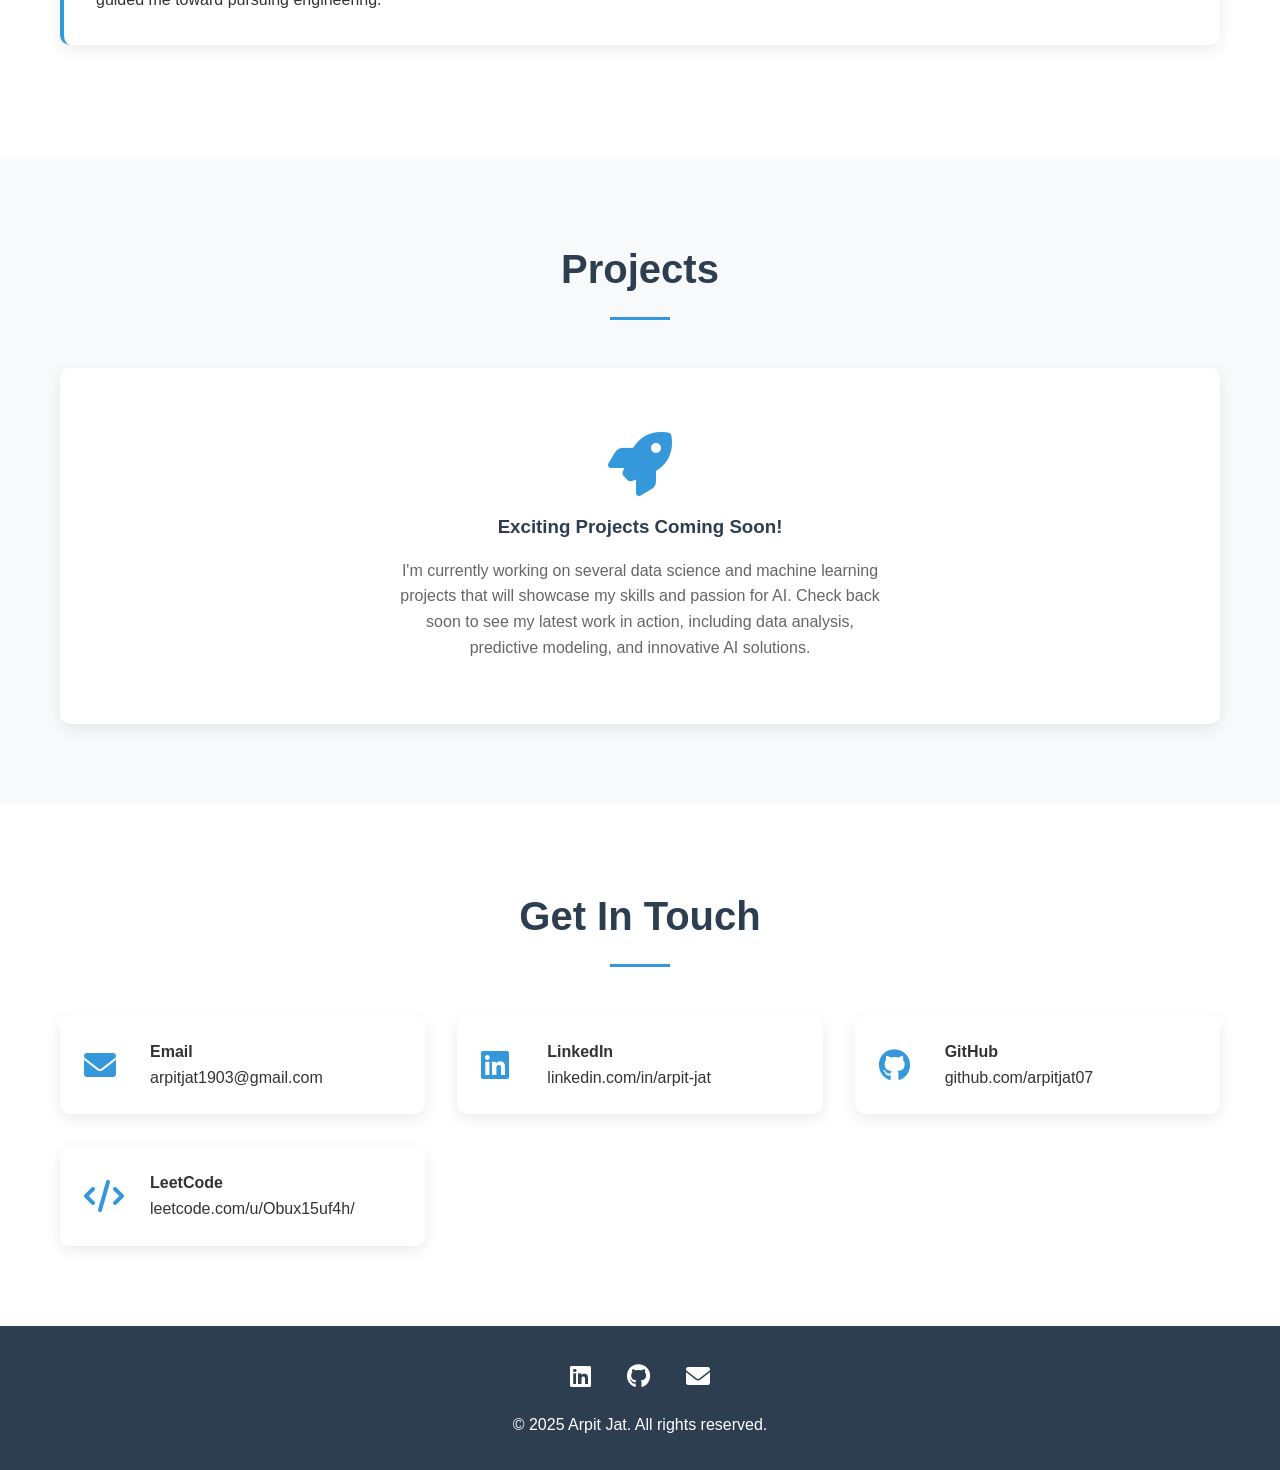
==== commit 9727e083: "index.html" ====
--- a/index.html
+++ b/index.html
@@ -6,7 +6,9 @@
     <meta name="viewport" content="width=device-width, initial-scale=1.0">
     <title>Arpit Jat - Data Science & Machine Learning</title>
     <link href="https://cdnjs.cloudflare.com/ajax/libs/font-awesome/6.0.0/css/all.min.css" rel="stylesheet">
-    <link rel="stylesheet" href="style.css">
+        <link rel="stylesheet" href="style.css">
+
+
 </head>
 
 <body>
@@ -15,10 +17,12 @@
         <div class="loader"></div>
     </div>
 
-    <!-- Navigation -->
+    <!-- Navigation - Updated Layout -->
     <nav>
         <div class="container">
-            <div class="logo">Arpit Jat</div>
+            <button class="theme-toggle" id="themeToggle">
+                <i class="fas fa-moon"></i>
+            </button>
             <ul class="nav-links">
                 <li><a href="#home">Home</a></li>
                 <li><a href="#about">About</a></li>
@@ -31,9 +35,6 @@
             <button class="mobile-menu-toggle" id="mobileMenuToggle">
                 <i class="fas fa-bars"></i>
             </button>
-            <button class="theme-toggle" id="themeToggle">
-                <i class="fas fa-moon"></i>
-            </button>
             <div class="mobile-menu" id="mobileMenu">
                 <ul>
                     <li><a href="#home">Home</a></li>
@@ -93,23 +94,15 @@
                     <i class="fas fa-code"></i>
                     <h3>Programming Languages</h3>
                     <div class="skill-tags">
-                        <span class="skill-tag">C/C++</span>
+                        <span class="skill-tag">C Programming</span>
                         <span class="skill-tag">Python</span>
-                        <span class="skill-tag">Java</span>
-                    </div>
-                </div>
-
-                <div class="skill-category">
-                    <i class="fas fa-brain"></i>
-                    <h3>Data Science & ML</h3>
-                    <div class="skill-tags">
-                        <span class="skill-tag">pandas</span>
-                        <span class="skill-tag">NumPy</span>
-                        <span class="skill-tag">scikit-learn</span>
-                        <span class="skill-tag">Machine Learning</span>
-                        <span class="skill-tag">Statistical Analysis</span>
-                    </div>
-                </div>
+                        <span class="skill-tag">C++</span>
+                        <span class="skill-tag">Html</span>
+                        <span class="skill-tag">Css</span>
+                    </div>
+                </div>
+
+            
 
                 <div class="skill-category">
                     <i class="fas fa-tools"></i>
@@ -117,9 +110,9 @@
                     <div class="skill-tags">
                         <span class="skill-tag">DBMS</span>
                         <span class="skill-tag">DSA</span>
-                        <span class="skill-tag">Jupyter</span>
+                        <span class="skill-tag">Flask</span>
                         <span class="skill-tag">SQL</span>
-                        <span class="skill-tag">Git</span>
+                        <span class="skill-tag">GitHub</span>
 
 
                     </div>
@@ -161,11 +154,6 @@
                         <h4>Natural Language Processing</h4>
                         <p>Text analysis, sentiment analysis, language models</p>
                     </div>
-                    <div class="learning-item">
-                        <i class="fas fa-eye"></i>
-                        <h4>Computer Vision</h4>
-                        <p>OpenCV, image processing, and recognition systems</p>
-                    </div>
                 </div>
             </div>
         </div>
@@ -176,15 +164,26 @@
         <div class="container">
             <h2 class="section-title">Education</h2>
             <div class="education-card">
-                <h3>Bachelor of Technology in Artificial Intelligence</h3>
+                <h3>Bachelor of Technology - Artificial Intelligence</h3>
                 <p class="institution">Poornima College of Engineering</p>
                 <p class="duration">2024 - 2028</p>
+                <p class="duration">CGPA - 7.53</p>
                 <p>Currently pursuing BTech in AI, focusing on machine learning, data science, algorithms, and
                     artificial intelligence applications. Building a strong foundation in mathematics, programming, and
                     computational thinking.</p>
             </div>
-        </div>
-    </section>
+              <div class="education-card">
+                <h3>High School - Science</h3>
+                <p class="institution">DAV HZL Sr Sec School</p>
+                <p class="duration">2023 - 2024</p>
+                <p class="duration">Percentage - 71.4%</p>
+                <p>Completed 12th grade under the CBSE board with Physics, Chemistry, and Mathematics.
+                    Gained a solid foundation in core science subjects, which guided me toward pursuing engineering.</p>
+            </div>
+        </div>
+    </section>
+
+    
 
     <!-- Projects Section -->
     <section id="projects" class="projects">
@@ -212,13 +211,7 @@
                         <a href="mailto:arpitjat1903@gmail.com">arpitjat1903@gmail.com</a>
                     </div>
                 </div>
-                <div class="contact-item">
-                    <i class="fas fa-phone"></i>
-                    <div>
-                        <h4>Phone</h4>
-                        <a href="tel:+917877095436">+91 7877095436</a>
-                    </div>
-                </div>
+              
                 <div class="contact-item">
                     <i class="fab fa-linkedin"></i>
                     <div>
@@ -237,7 +230,7 @@
                     <i class="fas fa-code"></i>
                     <div>
                         <h4>LeetCode</h4>
-                        <a href="https://leetcode.com/u/arpitjat07/" target="_blank">leetcode.com/u/arpitjat07/</a>
+                        <a href="https://leetcode.com/u/Obux15uf4h/" target="_blank">leetcode.com/u/Obux15uf4h/</a>
                     </div>
                 </div>
             </div>
@@ -250,14 +243,14 @@
             <div class="social-links">
                 <a href="https://www.linkedin.com/in/arpit-jat/" target="_blank"><i class="fab fa-linkedin"></i></a>
                 <a href="https://github.com/arpitjat07" target="_blank"><i class="fab fa-github"></i></a>
-                <a href="mailto:arpitjat1903@gmail.com"><i class="fas fa-envelope"></i></a>
+                <a href="mailto:arpitjat1903@gmail.com"  target="_blank"><i class="fas fa-envelope"></i></a>
             </div>
             <p>&copy; 2025 Arpit Jat. All rights reserved.</p>
         </div>
     </footer>
 
     <script src="script.js"></script>
+
 </body>
 
 </html>
-
--- a/style.css
+++ b/style.css
@@ -1,1164 +1,1041 @@
-* {
-    margin: 0;
-    padding: 0;
-    box-sizing: border-box;
-}
-
-body {
-    font-family: 'Segoe UI', Tahoma, Geneva, Verdana, sans-serif;
-    line-height: 1.6;
-    color: #333;
-    background-color: #ffffff;
-}
-
-.container {
-    max-width: 1200px;
-    margin: 0 auto;
-    padding: 0 20px;
-    transition: all 0.3s ease;
-}
-
-.container:hover {
-    transform: translateY(-1px);
-}
-
-/* Loading Animation */
-.loading-screen {
-    position: fixed;
-    top: 0;
-    left: 0;
-    width: 100%;
-    height: 100%;
-    background: linear-gradient(135deg, #667eea 0%, #764ba2 100%);
-    display: flex;
-    justify-content: center;
-    align-items: center;
-    z-index: 9999;
-    transition: opacity 0.5s ease;
-}
-
-.loading-screen.fade-out {
-    opacity: 0;
-    pointer-events: none;
-}
-
-.loader {
-    width: 50px;
-    height: 50px;
-    border: 3px solid rgba(255, 255, 255, 0.3);
-    border-top: 3px solid white;
-    border-radius: 50%;
-    animation: spin 1s linear infinite;
-}
-
-@keyframes spin {
-    0% {
-        transform: rotate(0deg);
-    }
-
-    100% {
-        transform: rotate(360deg);
-    }
-}
-
-/* Hover effects for various elements */
-.section-title {
-    transition: all 0.3s ease;
-}
-
-.section-title:hover {
-    transform: translateY(-2px);
-    color: #3498db;
-}
-
-body.dark-theme .section-title:hover {
-    color: #64b5f6;
-}
-
-.about-text p {
-    transition: all 0.3s ease;
-}
-
-.about-text p:hover {
-    transform: translateX(5px);
-    color: #2c3e50;
-}
-
-body.dark-theme .about-text p:hover {
-    color: #f0f0f0;
-}
-
-/* Navigation */
-nav {
-    background-color: #fff;
-    box-shadow: 0 2px 10px rgba(0, 0, 0, 0.1);
-    position: fixed;
-    width: 100%;
-    top: 0;
-    z-index: 1000;
-}
-
-nav .container {
-    display: flex;
-    justify-content: space-between;
-    align-items: center;
-    padding: 1rem 20px;
-}
-
-.logo {
-    font-size: 1.5rem;
-    font-weight: bold;
-    color: #2c3e50;
-}
-
-.nav-links {
-    display: flex;
-    list-style: none;
-    gap: 2rem;
-}
-
-.nav-links a {
-    text-decoration: none;
-    color: #333;
-    font-weight: 500;
-    transition: color 0.3s ease;
-}
-
-.nav-links a:hover {
-    color: #3498db;
-}
-
-/* Mobile Menu */
-.mobile-menu-toggle {
-    display: none;
-    background: none;
-    border: none;
-    font-size: 1.5rem;
-    cursor: pointer;
-    color: #2c3e50;
-}
-
-/* Theme Toggle */
-.theme-toggle {
-    background: none;
-    border: none;
-    font-size: 1.2rem;
-    cursor: pointer;
-    color: #2c3e50;
-    margin-left: 1rem;
-    padding: 0.5rem;
-    border-radius: 50%;
-    transition: all 0.3s ease;
-}
-
-.theme-toggle:hover {
-    background-color: #f0f0f0;
-}
-
-.mobile-menu {
-    display: none;
-    position: absolute;
-    top: 100%;
-    left: 0;
-    width: 100%;
-    background: white;
-    box-shadow: 0 2px 10px rgba(0, 0, 0, 0.1);
-}
-
-.mobile-menu.active {
-    display: block;
-}
-
-.mobile-menu ul {
-    list-style: none;
-    padding: 1rem 0;
-}
-
-.mobile-menu a {
-    display: block;
-    padding: 0.8rem 2rem;
-    text-decoration: none;
-    color: #333;
-    font-weight: 500;
-    border-bottom: 1px solid #f0f0f0;
-}
-
-.mobile-menu a:hover {
-    background: #f8f9fa;
-    color: #3498db;
-}
-
-/* Hero Section */
-.hero {
-    background: linear-gradient(135deg, #667eea 0%, #764ba2 100%);
-    color: white;
-    padding: 150px 0 100px;
-    text-align: center;
-    position: relative;
-    overflow: hidden;
-}
-
-/* Moving Particles */
-.particles {
-    position: absolute;
-    top: 0;
-    left: 0;
-    width: 100%;
-    height: 100%;
-    pointer-events: none;
-}
-
-.particle {
-    position: absolute;
-    width: 3px;
-    height: 3px;
-    background: rgba(255, 255, 255, 0.3);
-    border-radius: 50%;
-    animation: float 8s infinite linear;
-}
-
-.particle:nth-child(2n) {
-    width: 2px;
-    height: 2px;
-    animation-duration: 12s;
-    background: rgba(255, 255, 255, 0.2);
-}
-
-.particle:nth-child(3n) {
-    width: 4px;
-    height: 4px;
-    animation-duration: 6s;
-    background: rgba(255, 255, 255, 0.1);
-}
-
-@keyframes float {
-    0% {
-        transform: translateY(100vh) translateX(0);
-        opacity: 0;
-    }
-
-    10% {
-        opacity: 1;
-    }
-
-    90% {
-        opacity: 1;
-    }
-
-    100% {
-        transform: translateY(-100px) translateX(100px);
-        opacity: 0;
-    }
-}
-
-.hero h1 {
-    font-size: 3rem;
-    margin-bottom: 1rem;
-    animation: fadeInUp 1s ease;
-}
-
-.hero .subtitle {
-    font-size: 1.3rem;
-    margin-bottom: 0.5rem;
-    opacity: 0.9;
-    min-height: 1.5em;
-}
-
-.hero .description {
-    font-size: 1.1rem;
-    margin-bottom: 2rem;
-    opacity: 0.8;
-}
-
-.cta-button {
-    display: inline-block;
-    background-color: #3498db;
-    color: white;
-    padding: 12px 30px;
-    text-decoration: none;
-    border-radius: 5px;
-    font-weight: 500;
-    transition: all 0.3s ease;
-}
-
-.cta-button:hover {
-    background-color: #2980b9;
-    transform: translateY(-2px);
-}
-
-/* Sections */
-section {
-    padding: 80px 0;
-    transition: all 0.3s ease;
-}
-
-section:hover {
-    background-color: rgba(248, 249, 250, 0.5);
-}
-
-body.dark-theme section:hover {
-    background-color: rgba(45, 45, 45, 0.3);
-}
-
-.section-title {
-    text-align: center;
-    font-size: 2.5rem;
-    margin-bottom: 3rem;
-    color: #2c3e50;
-    position: relative;
-}
-
-.section-title::after {
-    content: '';
-    display: block;
-    width: 60px;
-    height: 3px;
-    background-color: #3498db;
-    margin: 1rem auto;
-}
-
-/* About Section */
-.about-content {
-    display: grid;
-    grid-template-columns: 1fr 2fr;
-    gap: 4rem;
-    align-items: center;
-    transition: all 0.3s ease;
-}
-
-.about-content:hover {
-    transform: scale(1.01);
-}
-
-.about-image {
-    text-align: center;
-    transition: all 0.3s ease;
-}
-
-.about-image:hover {
-    transform: scale(1.02);
-}
-
-.about-text {
-    transition: all 0.3s ease;
-}
-
-.about-text:hover {
-    transform: translateX(10px);
-}
-
-/* Profile Photo Styles - Fixed for Responsive */
-.profile-photo {
-    width: 250px;
-    height: 250px;
-    border-radius: 50%;
-    object-fit: cover;
-    border: 4px solid #3498db;
-    box-shadow: 0 8px 30px rgba(52, 152, 219, 0.3);
-    transition: transform 0.3s ease, box-shadow 0.3s ease;
-}
-
-.profile-photo:hover {
-    transform: scale(1.05);
-    box-shadow: 0 12px 40px rgba(52, 152, 219, 0.4);
-}
-
-body.dark-theme .profile-photo {
-    border-color: #64b5f6;
-    box-shadow: 0 8px 30px rgba(100, 181, 246, 0.3);
-}
-
-body.dark-theme .profile-photo:hover {
-    box-shadow: 0 12px 40px rgba(100, 181, 246, 0.4);
-}
-
-/* Profile Placeholder (fallback if no image) */
-.profile-placeholder {
-    width: 250px;
-    height: 250px;
-    border-radius: 50%;
-    background: linear-gradient(135deg, #667eea 0%, #764ba2 100%);
-    display: flex;
-    align-items: center;
-    justify-content: center;
-    margin: 0 auto;
-    color: white;
-    font-size: 4rem;
-    transition: transform 0.3s ease, box-shadow 0.3s ease;
-    box-shadow: 0 8px 30px rgba(102, 126, 234, 0.3);
-}
-
-.profile-placeholder:hover {
-    transform: scale(1.05);
-    box-shadow: 0 12px 40px rgba(102, 126, 234, 0.4);
-}
-
-body.dark-theme .profile-placeholder {
-    box-shadow: 0 8px 30px rgba(102, 126, 234, 0.4);
-}
-
-body.dark-theme .profile-placeholder:hover {
-    box-shadow: 0 12px 40px rgba(102, 126, 234, 0.5);
-}
-
-/* Responsive Design Updates */
-@media (max-width: 768px) {
-    .nav-links {
-        display: none;
-    }
-
-    .mobile-menu-toggle {
-        display: block;
-    }
-
-    .theme-toggle {
-        margin-left: 0.5rem;
-    }
-
-    nav .container {
-        padding: 0.8rem 15px;
-    }
-
-    .hero {
-        padding: 100px 0 60px;
-    }
-
-    .hero h1 {
-        font-size: 2.2rem;
-    }
-
-    .hero .subtitle {
-        font-size: 1.1rem;
-    }
-
-    .hero .description {
-        font-size: 1rem;
-    }
-
-    .about-content {
-        grid-template-columns: 1fr;
-        text-align: center;
-        gap: 2rem;
-    }
-
-    /* Updated profile responsive styles */
-    .profile-photo,
-    .profile-placeholder {
-        width: 200px;
-        height: 200px;
-    }
-
-    .profile-placeholder {
-        font-size: 3rem;
-    }
-
-    .section-title {
-        font-size: 2rem;
-    }
-
-    section {
-        padding: 60px 0;
-    }
-
-    .skills-grid,
-    .contact-grid,
-    .learning-items {
-        grid-template-columns: 1fr;
-        gap: 1.5rem;
-    }
-
-    .skill-category,
-    .contact-item,
-    .education-card {
-        padding: 1.5rem;
-    }
-
-    .coming-soon {
-        padding: 3rem 1.5rem;
-    }
-}
-
-@media (max-width: 480px) {
-    .hero h1 {
-        font-size: 1.8rem;
-    }
-
-    .hero .subtitle {
-        font-size: 1rem;
-    }
-
-    .hero .description {
-        font-size: 0.9rem;
-    }
-
-    /* Updated profile responsive styles for small screens */
-    .profile-photo,
-    .profile-placeholder {
-        width: 150px;
-        height: 150px;
-    }
-
-    .profile-placeholder {
-        font-size: 2.5rem;
-    }
-
-    .section-title {
-        font-size: 1.6rem;
-    }
-
-    .cta-button {
-        padding: 10px 25px;
-        font-size: 0.9rem;
-    }
-
-    .skill-category i {
-        font-size: 2.5rem;
-    }
-
-    .contact-item i {
-        font-size: 1.5rem;
-        width: 40px;
-    }
-
-    .coming-soon i {
-        font-size: 3rem;
-    }
-
-    .social-links a {
-        font-size: 1.3rem;
-        margin: 0 0.8rem;
-    }
-}
-
-/* Additional fix for about section alignment on mobile */
-@media (max-width: 768px) {
-    .about-image {
-        display: flex;
-        justify-content: center;
-        align-items: center;
-    }
-    
-  
-}
-
-.about-text p {
-    font-size: 1.1rem;
-    margin-bottom: 1.5rem;
-    color: #555;
-}
-
-/* Skills Section */
-.skills {
-    background-color: #f8f9fa;
-}
-
-.skills-grid {
-    display: grid;
-    grid-template-columns: repeat(auto-fit, minmax(280px, 1fr));
-    gap: 2rem;
-    margin-top: 2rem;
-}
-
-.skill-category {
-    background: white;
-    padding: 2rem;
-    border-radius: 10px;
-    box-shadow: 0 5px 15px rgba(0, 0, 0, 0.08);
-    text-align: center;
-    transition: transform 0.3s ease;
-}
-
-.skill-category:hover {
-    transform: translateY(-5px);
-}
-
-.skill-category i {
-    font-size: 3rem;
-    color: #3498db;
-    margin-bottom: 1rem;
-}
-
-.skill-category h3 {
-    color: #2c3e50;
-    margin-bottom: 1rem;
-}
-
-.skill-tags {
-    display: flex;
-    flex-wrap: wrap;
-    justify-content: center;
-    gap: 0.5rem;
-}
-
-.skill-tag {
-    background-color: #e3f2fd;
-    color: #1976d2;
-    padding: 0.3rem 0.8rem;
-    border-radius: 20px;
-    font-size: 0.9rem;
-    font-weight: 500;
-    transition: all 0.3s ease;
-    cursor: default;
-}
-
-.skill-tag:hover {
-    transform: translateY(-2px) scale(1.05);
-    background-color: #1976d2;
-    color: white;
-    box-shadow: 0 4px 12px rgba(25, 118, 210, 0.3);
-}
-
-/* Currently Learning Section */
-.currently-learning {
-    background: linear-gradient(135deg, #f5f7fa 0%, #c3cfe2 100%);
-    padding: 60px 0;
-    transition: all 0.3s ease;
-}
-
-.currently-learning:hover {
-    background: linear-gradient(135deg, #f0f2f5 0%, #b8c5d1 100%);
-}
-
-.learning-content {
-    text-align: center;
-    max-width: 800px;
-    margin: 0 auto;
-    transition: all 0.3s ease;
-}
-
-.learning-content:hover {
-    transform: scale(1.01);
-}
-
-.learning-items {
-    display: grid;
-    grid-template-columns: repeat(auto-fit, minmax(200px, 1fr));
-    gap: 1.5rem;
-    margin-top: 2rem;
-    transition: all 0.3s ease;
-}
-
-.learning-items:hover {
-    gap: 2rem;
-}
-
-.learning-item {
-    background: white;
-    padding: 1.5rem;
-    border-radius: 10px;
-    box-shadow: 0 3px 10px rgba(0, 0, 0, 0.1);
-    transition: transform 0.3s ease;
-}
-
-.learning-item:hover {
-    transform: translateY(-3px);
-}
-
-.learning-item i {
-    font-size: 2rem;
-    color: #3498db;
-    margin-bottom: 1rem;
-}
-
-.learning-item h4 {
-    color: #2c3e50;
-    margin-bottom: 0.5rem;
-}
-
-.learning-item p {
-    color: #666;
-    font-size: 0.9rem;
-}
-
-/* Education Section */
-.education-card {
-    background: white;
-    padding: 2rem;
-    border-radius: 10px;
-    box-shadow: 0 5px 15px rgba(0, 0, 0, 0.08);
-    margin: 2rem 0;
-    border-left: 4px solid #3498db;
-    transition: all 0.3s ease;
-    cursor: default;
-}
-
-.education-card:hover {
-    transform: translateY(-3px);
-    box-shadow: 0 10px 25px rgba(0, 0, 0, 0.12);
-    border-left-width: 6px;
-}
-
-.education-card h3 {
-    color: #2c3e50;
-    margin-bottom: 0.5rem;
-    transition: color 0.3s ease;
-}
-
-.education-card:hover h3 {
-    color: #3498db;
-}
-
-.education-card .institution {
-    color: #3498db;
-    font-weight: 500;
-    margin-bottom: 0.5rem;
-    transition: all 0.3s ease;
-}
-
-.education-card:hover .institution {
-    transform: translateX(5px);
-}
-
-.education-card .duration {
-    color: #666;
-    font-size: 0.9rem;
-}
-
-/* Projects Section */
-.projects {
-    background-color: #f8f9fa;
-}
-
-.coming-soon {
-    text-align: center;
-    padding: 4rem 2rem;
-    background: white;
-    border-radius: 10px;
-    box-shadow: 0 5px 15px rgba(0, 0, 0, 0.08);
-    transition: all 0.3s ease;
-    cursor: default;
-}
-
-.coming-soon:hover {
-    transform: translateY(-5px);
-    box-shadow: 0 15px 35px rgba(0, 0, 0, 0.12);
-}
-
-.coming-soon i {
-    font-size: 4rem;
-    color: #3498db;
-    margin-bottom: 1rem;
-    transition: all 0.3s ease;
-}
-
-.coming-soon:hover i {
-    transform: scale(1.1) rotate(5deg);
-    color: #2980b9;
-}
-
-.coming-soon h3 {
-    color: #2c3e50;
-    margin-bottom: 1rem;
-    transition: color 0.3s ease;
-}
-
-.coming-soon:hover h3 {
-    color: #3498db;
-}
-
-.coming-soon p {
-    color: #666;
-    max-width: 500px;
-    margin: 0 auto;
-}
-
-/* Contact Section */
-.contact-grid {
-    display: grid;
-    grid-template-columns: repeat(auto-fit, minmax(280px, 1fr));
-    gap: 2rem;
-    margin-top: 2rem;
-    transition: all 0.3s ease;
-}
-
-.contact-grid:hover {
-    gap: 2.5rem;
-}
-
-.contact-item {
-    display: flex;
-    align-items: center;
-    background: white;
-    padding: 1.5rem;
-    border-radius: 10px;
-    box-shadow: 0 5px 15px rgba(0, 0, 0, 0.08);
-    transition: transform 0.3s ease;
-}
-
-.contact-item:hover {
-    transform: translateY(-3px);
-}
-
-.contact-item i {
-    font-size: 2rem;
-    color: #3498db;
-    margin-right: 1rem;
-    width: 50px;
-}
-
-.contact-item a {
-    color: #333;
-    text-decoration: none;
-    font-weight: 500;
-}
-
-.contact-item a:hover {
-    color: #3498db;
-}
-
-/* Footer */
-footer {
-    background-color: #2c3e50;
-    color: white;
-    text-align: center;
-    padding: 2rem 0;
-    transition: background-color 0.3s ease;
-}
-
-footer:hover {
-    background-color: #34495e;
-}
-
-.social-links {
-    margin-bottom: 1rem;
-}
-
-.social-links a {
-    color: white;
-    font-size: 1.5rem;
-    margin: 0 1rem;
-    transition: all 0.3s ease;
-    display: inline-block;
-}
-
-.social-links a:hover {
-    color: #3498db;
-    transform: translateY(-3px) scale(1.2);
-}
-
-footer p {
-    transition: all 0.3s ease;
-}
-
-footer:hover p {
-    transform: translateY(-2px);
-    color: #ecf0f1;
-}
-
-/* Animations */
-@keyframes fadeInUp {
-    from {
-        opacity: 0;
-        transform: translateY(30px);
-    }
-
-    to {
-        opacity: 1;
-        transform: translateY(0);
-    }
-}
-
-/* Responsive Design */
-@media (max-width: 768px) {
-    .nav-links {
-        display: none;
-    }
-
-    .mobile-menu-toggle {
-        display: block;
-    }
-
-    .theme-toggle {
-        margin-left: 0.5rem;
-    }
-
-    nav .container {
-        padding: 0.8rem 15px;
-    }
-
-    .hero {
-        padding: 100px 0 60px;
-    }
-
-    .hero h1 {
-        font-size: 2.2rem;
-    }
-
-    .hero .subtitle {
-        font-size: 1.1rem;
-    }
-
-    .hero .description {
-        font-size: 1rem;
-    }
-
-    .about-content {
-        grid-template-columns: 1fr;
-        text-align: center;
-        gap: 2rem;
-    }
-
-    .profile-placeholder {
-        width: 200px;
-        height: 200px;
-        font-size: 3rem;
-    }
-
-    .section-title {
-        font-size: 2rem;
-    }
-
-    section {
-        padding: 60px 0;
-    }
-
-    .skills-grid,
-    .contact-grid,
-    .learning-items {
-        grid-template-columns: 1fr;
-        gap: 1.5rem;
-    }
-
-    .skill-category,
-    .contact-item,
-    .education-card {
-        padding: 1.5rem;
-    }
-
-    .coming-soon {
-        padding: 3rem 1.5rem;
-    }
-}
-
-@media (max-width: 480px) {
-    .hero h1 {
-        font-size: 1.8rem;
-    }
-
-    .hero .subtitle {
-        font-size: 1rem;
-    }
-
-    .hero .description {
-        font-size: 0.9rem;
-    }
-
-    .profile-placeholder {
-        width: 150px;
-        height: 150px;
-        font-size: 2.5rem;
-    }
-
-    .section-title {
-        font-size: 1.6rem;
-    }
-
-    .cta-button {
-        padding: 10px 25px;
-        font-size: 0.9rem;
-    }
-
-    .skill-category i {
-        font-size: 2.5rem;
-    }
-
-    .contact-item i {
-        font-size: 1.5rem;
-        width: 40px;
-    }
-
-    .coming-soon i {
-        font-size: 3rem;
-    }
-
-    .social-links a {
-        font-size: 1.3rem;
-        margin: 0 0.8rem;
-    }
-}
-
-/* Dark Theme */
-body.dark-theme {
-    background-color: #1a1a1a;
-    color: #e0e0e0;
-}
-
-body.dark-theme nav {
-    background-color: #2d2d2d;
-    box-shadow: 0 2px 10px rgba(0, 0, 0, 0.3);
-}
-
-body.dark-theme .logo,
-body.dark-theme .mobile-menu-toggle,
-body.dark-theme .theme-toggle {
-    color: #e0e0e0;
-}
-
-body.dark-theme .nav-links a {
-    color: #e0e0e0;
-}
-
-body.dark-theme .nav-links a:hover {
-    color: #64b5f6;
-}
-
-body.dark-theme .mobile-menu {
-    background: #2d2d2d;
-    box-shadow: 0 2px 10px rgba(0, 0, 0, 0.3);
-}
-
-body.dark-theme .mobile-menu a {
-    color: #e0e0e0;
-    border-bottom: 1px solid #404040;
-}
-
-body.dark-theme .mobile-menu a:hover {
-    background: #404040;
-    color: #64b5f6;
-}
-
-body.dark-theme .theme-toggle:hover {
-    background-color: #404040;
-}
-
-body.dark-theme .section-title {
-    color: #e0e0e0;
-}
-
-body.dark-theme .section-title::after {
-    background-color: #64b5f6;
-}
-
-body.dark-theme .about-text p {
-    color: #b0b0b0;
-}
-
-body.dark-theme .skills {
-    background-color: #242424;
-}
-
-body.dark-theme .skill-category {
-    background: #2d2d2d;
-    box-shadow: 0 5px 15px rgba(0, 0, 0, 0.2);
-}
-
-body.dark-theme .skill-category h3 {
-    color: #e0e0e0;
-}
-
-body.dark-theme .skill-category i {
-    color: #64b5f6;
-}
-
-body.dark-theme .skill-tag {
-    background-color: #1e3a5f;
-    color: #90caf9;
-}
-
-body.dark-theme .currently-learning {
-    background: linear-gradient(135deg, #2d2d2d 0%, #404040 100%);
-}
-
-body.dark-theme .learning-item {
-    background: #2d2d2d;
-    box-shadow: 0 3px 10px rgba(0, 0, 0, 0.2);
-}
-
-body.dark-theme .learning-item h4 {
-    color: #e0e0e0;
-}
-
-body.dark-theme .learning-item p {
-    color: #b0b0b0;
-}
-
-body.dark-theme .learning-item i {
-    color: #64b5f6;
-}
-
-body.dark-theme .education-card {
-    background: #2d2d2d;
-    box-shadow: 0 5px 15px rgba(0, 0, 0, 0.2);
-    border-left: 4px solid #64b5f6;
-}
-
-body.dark-theme .education-card h3 {
-    color: #e0e0e0;
-}
-
-body.dark-theme .education-card .institution {
-    color: #64b5f6;
-}
-
-body.dark-theme .education-card .duration {
-    color: #b0b0b0;
-}
-
-body.dark-theme .education-card p:last-child {
-    color: #b0b0b0;
-}
-
-body.dark-theme .projects {
-    background-color: #242424;
-}
-
-body.dark-theme .coming-soon {
-    background: #2d2d2d;
-    box-shadow: 0 5px 15px rgba(0, 0, 0, 0.2);
-}
-
-body.dark-theme .coming-soon h3 {
-    color: #e0e0e0;
-}
-
-body.dark-theme .coming-soon p {
-    color: #b0b0b0;
-}
-
-body.dark-theme .coming-soon i {
-    color: #64b5f6;
-}
-
-body.dark-theme .contact-item {
-    background: #2d2d2d;
-    box-shadow: 0 5px 15px rgba(0, 0, 0, 0.2);
-}
-
-body.dark-theme .contact-item h4 {
-    color: #e0e0e0;
-}
-
-body.dark-theme .contact-item a {
-    color: #b0b0b0;
-}
-
-body.dark-theme .contact-item a:hover {
-    color: #64b5f6;
-}
-
-body.dark-theme .contact-item i {
-    color: #64b5f6;
-}
-
-body.dark-theme footer {
-    background-color: #1a1a1a;
-}
-
-/* Smooth scrolling */
-html {
-    scroll-behavior: smooth;
-}
-
-/* Theme transition */
-body {
-    transition: background-color 0.3s ease, color 0.3s ease;
-}
-
-nav,
-.skill-category,
-.learning-item,
-.education-card,
-.coming-soon,
-.contact-item {
-    transition: background-color 0.3s ease, color 0.3s ease, box-shadow 0.3s ease;
-}
+        * {
+            margin: 0;
+            padding: 0;
+            box-sizing: border-box;
+        }
+
+        body {
+            font-family: 'Segoe UI', Tahoma, Geneva, Verdana, sans-serif;
+            line-height: 1.6;
+            color: #333;
+            background-color: #ffffff;
+        }
+
+        .container {
+            max-width: 1200px;
+            margin: 0 auto;
+            padding: 0 20px;
+            transition: all 0.3s ease;
+        }
+
+        .container:hover {
+            transform: translateY(-1px);
+        }
+
+        /* Loading Animation */
+        .loading-screen {
+            position: fixed;
+            top: 0;
+            left: 0;
+            width: 100%;
+            height: 100%;
+            background: linear-gradient(135deg, #667eea 0%, #764ba2 100%);
+            display: flex;
+            justify-content: center;
+            align-items: center;
+            z-index: 9999;
+            transition: opacity 0.5s ease;
+        }
+
+        .loading-screen.fade-out {
+            opacity: 0;
+            pointer-events: none;
+        }
+
+        .loader {
+            width: 50px;
+            height: 50px;
+            border: 3px solid rgba(255, 255, 255, 0.3);
+            border-top: 3px solid white;
+            border-radius: 50%;
+            animation: spin 1s linear infinite;
+        }
+
+        @keyframes spin {
+            0% {
+                transform: rotate(0deg);
+            }
+
+            100% {
+                transform: rotate(360deg);
+            }
+        }
+
+        /* Hover effects for various elements */
+        .section-title {
+            transition: all 0.3s ease;
+        }
+
+        .section-title:hover {
+            transform: translateY(-2px);
+            color: #3498db;
+        }
+
+        body.dark-theme .section-title:hover {
+            color: #64b5f6;
+        }
+
+        .about-text p {
+            transition: all 0.3s ease;
+        }
+
+        .about-text p:hover {
+            transform: translateX(5px);
+            color: #2c3e50;
+        }
+
+        body.dark-theme .about-text p:hover {
+            color: #f0f0f0;
+        }
+
+        /* Navigation */
+        nav {
+            background-color: #fff;
+            box-shadow: 0 2px 10px rgba(0, 0, 0, 0.1);
+            position: fixed;
+            width: 100%;
+            top: 0;
+            z-index: 1000;
+        }
+
+        nav .container {
+            display: flex;
+            justify-content: space-between;
+            align-items: center;
+            padding: 1rem 20px;
+        }
+
+        /* Theme Toggle */
+        .theme-toggle {
+            background: none;
+            border: none;
+            font-size: 1.2rem;
+            cursor: pointer;
+            color: #2c3e50;
+            padding: 0.5rem;
+            border-radius: 50%;
+            transition: all 0.3s ease;
+        }
+
+        .theme-toggle:hover {
+            background-color: #f0f0f0;
+        }
+
+        /* Nav Links */
+        .nav-links {
+            display: flex;
+            list-style: none;
+            gap: 2rem;
+        }
+
+        .nav-links a {
+            text-decoration: none;
+            color: #333;
+            font-weight: 500;
+            transition: color 0.3s ease;
+        }
+
+        .nav-links a:hover {
+            color: #3498db;
+        }
+
+        /* Mobile Menu */
+        .mobile-menu-toggle {
+            display: none;
+            background: none;
+            border: none;
+            font-size: 1.5rem;
+            cursor: pointer;
+            color: #2c3e50;
+        }
+
+        .mobile-menu {
+            display: none;
+            position: absolute;
+            top: 100%;
+            left: 0;
+            width: 100%;
+            background: white;
+            box-shadow: 0 2px 10px rgba(0, 0, 0, 0.1);
+        }
+
+        .mobile-menu.active {
+            display: block;
+        }
+
+        .mobile-menu ul {
+            list-style: none;
+            padding: 1rem 0;
+        }
+
+        .mobile-menu a {
+            display: block;
+            padding: 0.8rem 2rem;
+            text-decoration: none;
+            color: #333;
+            font-weight: 500;
+            border-bottom: 1px solid #f0f0f0;
+        }
+
+        .mobile-menu a:hover {
+            background: #f8f9fa;
+            color: #3498db;
+        }
+
+        /* Hero Section */
+        .hero {
+            background: linear-gradient(135deg, #667eea 0%, #764ba2 100%);
+            color: white;
+            height: 100vh;
+            display: flex;
+            align-items: center;
+            text-align: center;
+            position: relative;
+            overflow: hidden;
+        }
+
+        /* Moving Particles */
+        .particles {
+            position: absolute;
+            top: 0;
+            left: 0;
+            width: 100%;
+            height: 100%;
+            pointer-events: none;
+        }
+
+        .particle {
+            position: absolute;
+            width: 3px;
+            height: 3px;
+            background: rgba(255, 255, 255, 0.3);
+            border-radius: 50%;
+            animation: float 8s infinite linear;
+        }
+
+        .particle:nth-child(2n) {
+            width: 2px;
+            height: 2px;
+            animation-duration: 12s;
+            background: rgba(255, 255, 255, 0.2);
+        }
+
+        .particle:nth-child(3n) {
+            width: 4px;
+            height: 4px;
+            animation-duration: 6s;
+            background: rgba(255, 255, 255, 0.1);
+        }
+
+        @keyframes float {
+            0% {
+                transform: translateY(100vh) translateX(0);
+                opacity: 0;
+            }
+
+            10% {
+                opacity: 1;
+            }
+
+            90% {
+                opacity: 1;
+            }
+
+            100% {
+                transform: translateY(-100px) translateX(100px);
+                opacity: 0;
+            }
+        }
+
+        .hero .container {
+            position: relative;
+            z-index: 1;
+        }
+
+        .hero h1 {
+            font-size: 3rem;
+            margin-bottom: 1rem;
+            animation: fadeInUp 1s ease;
+        }
+
+        .hero .subtitle {
+            font-size: 1.3rem;
+            margin-bottom: 0.5rem;
+            opacity: 0.9;
+            min-height: 1.5em;
+        }
+
+        .hero .description {
+            font-size: 1.1rem;
+            margin-bottom: 2rem;
+            opacity: 0.8;
+        }
+
+        .cta-button {
+            display: inline-block;
+            background-color: #3498db;
+            color: white;
+            padding: 12px 30px;
+            text-decoration: none;
+            border-radius: 5px;
+            font-weight: 500;
+            transition: all 0.3s ease;
+        }
+
+        .cta-button:hover {
+            background-color: #2980b9;
+            transform: translateY(-2px);
+        }
+
+        /* Sections */
+        section {
+            padding: 80px 0;
+            transition: all 0.3s ease;
+        }
+
+        section:hover {
+            background-color: rgba(248, 249, 250, 0.5);
+        }
+
+        body.dark-theme section:hover {
+            background-color: rgba(45, 45, 45, 0.3);
+        }
+
+        .section-title {
+            text-align: center;
+            font-size: 2.5rem;
+            margin-bottom: 3rem;
+            color: #2c3e50;
+            position: relative;
+        }
+
+        .section-title::after {
+            content: '';
+            display: block;
+            width: 60px;
+            height: 3px;
+            background-color: #3498db;
+            margin: 1rem auto;
+        }
+
+        /* About Section */
+        .about-content {
+            display: grid;
+            grid-template-columns: 1fr 2fr;
+            gap: 4rem;
+            align-items: center;
+            transition: all 0.3s ease;
+        }
+
+        .about-content:hover {
+            transform: scale(1.01);
+        }
+
+        .about-image {
+            text-align: center;
+            transition: all 0.3s ease;
+        }
+
+        .about-image:hover {
+            transform: scale(1.02);
+        }
+
+        .about-text {
+            transition: all 0.3s ease;
+        }
+
+        .about-text:hover {
+            transform: translateX(10px);
+        }
+
+        /* Profile Photo Styles */
+        .profile-photo {
+            width: 250px;
+            height: 250px;
+            border-radius: 50%;
+            object-fit: cover;
+            border: 4px solid #3498db;
+            box-shadow: 0 8px 30px rgba(52, 152, 219, 0.3);
+            transition: transform 0.3s ease, box-shadow 0.3s ease;
+        }
+
+        .profile-photo:hover {
+            transform: scale(1.05);
+            box-shadow: 0 12px 40px rgba(52, 152, 219, 0.4);
+        }
+
+        body.dark-theme .profile-photo {
+            border-color: #64b5f6;
+            box-shadow: 0 8px 30px rgba(100, 181, 246, 0.3);
+        }
+
+        body.dark-theme .profile-photo:hover {
+            box-shadow: 0 12px 40px rgba(100, 181, 246, 0.4);
+        }
+
+        /* Profile Placeholder (fallback if no image) */
+        .profile-placeholder {
+            width: 250px;
+            height: 250px;
+            border-radius: 50%;
+            background: linear-gradient(135deg, #667eea 0%, #764ba2 100%);
+            display: flex;
+            align-items: center;
+            justify-content: center;
+            margin: 0 auto;
+            color: white;
+            font-size: 4rem;
+            transition: transform 0.3s ease, box-shadow 0.3s ease;
+            box-shadow: 0 8px 30px rgba(102, 126, 234, 0.3);
+        }
+
+        .profile-placeholder:hover {
+            transform: scale(1.05);
+            box-shadow: 0 12px 40px rgba(102, 126, 234, 0.4);
+        }
+
+        body.dark-theme .profile-placeholder {
+            box-shadow: 0 8px 30px rgba(102, 126, 234, 0.4);
+        }
+
+        body.dark-theme .profile-placeholder:hover {
+            box-shadow: 0 12px 40px rgba(102, 126, 234, 0.5);
+        }
+
+        .about-text p {
+            font-size: 1.1rem;
+            margin-bottom: 1.5rem;
+            color: #555;
+        }
+
+        /* Skills Section */
+        .skills {
+            background-color: #f8f9fa;
+        }
+
+        .skills-grid {
+            display: grid;
+            grid-template-columns: repeat(auto-fit, minmax(280px, 1fr));
+            gap: 2rem;
+            margin-top: 2rem;
+        }
+
+        .skill-category {
+            background: white;
+            padding: 2rem;
+            border-radius: 10px;
+            box-shadow: 0 5px 15px rgba(0, 0, 0, 0.08);
+            text-align: center;
+            transition: transform 0.3s ease;
+        }
+
+        .skill-category:hover {
+            transform: translateY(-5px);
+        }
+
+        .skill-category i {
+            font-size: 3rem;
+            color: #3498db;
+            margin-bottom: 1rem;
+        }
+
+        .skill-category h3 {
+            color: #2c3e50;
+            margin-bottom: 1rem;
+        }
+
+        .skill-tags {
+            display: flex;
+            flex-wrap: wrap;
+            justify-content: center;
+            gap: 0.5rem;
+        }
+
+        .skill-tag {
+            background-color: #e3f2fd;
+            color: #1976d2;
+            padding: 0.3rem 0.8rem;
+            border-radius: 20px;
+            font-size: 0.9rem;
+            font-weight: 500;
+            transition: all 0.3s ease;
+            cursor: default;
+        }
+
+        .skill-tag:hover {
+            transform: translateY(-2px) scale(1.05);
+            background-color: #1976d2;
+            color: white;
+            box-shadow: 0 4px 12px rgba(25, 118, 210, 0.3);
+        }
+
+        /* Currently Learning Section */
+        .currently-learning {
+            background: linear-gradient(135deg, #f5f7fa 0%, #c3cfe2 100%);
+            padding: 60px 0;
+            transition: all 0.3s ease;
+        }
+
+        .currently-learning:hover {
+            background: linear-gradient(135deg, #f0f2f5 0%, #b8c5d1 100%);
+        }
+
+        .learning-content {
+            text-align: center;
+            max-width: 800px;
+            margin: 0 auto;
+            transition: all 0.3s ease;
+        }
+
+        .learning-content:hover {
+            transform: scale(1.01);
+        }
+
+        .learning-items {
+            display: grid;
+            grid-template-columns: repeat(auto-fit, minmax(200px, 1fr));
+            gap: 1.5rem;
+            margin-top: 2rem;
+            transition: all 0.3s ease;
+        }
+
+        .learning-items:hover {
+            gap: 2rem;
+        }
+
+        .learning-item {
+            background: white;
+            padding: 1.5rem;
+            border-radius: 10px;
+            box-shadow: 0 3px 10px rgba(0, 0, 0, 0.1);
+            transition: transform 0.3s ease;
+        }
+
+        .learning-item:hover {
+            transform: translateY(-3px);
+        }
+
+        .learning-item i {
+            font-size: 2rem;
+            color: #3498db;
+            margin-bottom: 1rem;
+        }
+
+        .learning-item h4 {
+            color: #2c3e50;
+            margin-bottom: 0.5rem;
+        }
+
+        .learning-item p {
+            color: #666;
+            font-size: 0.9rem;
+        }
+
+        /* Education Section */
+        .education-card {
+            background: white;
+            padding: 2rem;
+            border-radius: 10px;
+            box-shadow: 0 5px 15px rgba(0, 0, 0, 0.08);
+            margin: 2rem 0;
+            border-left: 4px solid #3498db;
+            transition: all 0.3s ease;
+            cursor: default;
+        }
+
+        .education-card:hover {
+            transform: translateY(-3px);
+            box-shadow: 0 10px 25px rgba(0, 0, 0, 0.12);
+            border-left-width: 6px;
+        }
+
+        .education-card h3 {
+            color: #2c3e50;
+            margin-bottom: 0.5rem;
+            transition: color 0.3s ease;
+        }
+
+        .education-card:hover h3 {
+            color: #3498db;
+        }
+
+        .education-card .institution {
+            color: #3498db;
+            font-weight: 500;
+            margin-bottom: 0.5rem;
+            transition: all 0.3s ease;
+        }
+
+        .education-card:hover .institution {
+            transform: translateX(5px);
+        }
+
+        .education-card .duration {
+            color: #666;
+            font-size: 0.9rem;
+        }
+
+        /* Projects Section */
+        .projects {
+            background-color: #f8f9fa;
+        }
+
+        .coming-soon {
+            text-align: center;
+            padding: 4rem 2rem;
+            background: white;
+            border-radius: 10px;
+            box-shadow: 0 5px 15px rgba(0, 0, 0, 0.08);
+            transition: all 0.3s ease;
+            cursor: default;
+        }
+
+        .coming-soon:hover {
+            transform: translateY(-5px);
+            box-shadow: 0 15px 35px rgba(0, 0, 0, 0.12);
+        }
+
+        .coming-soon i {
+            font-size: 4rem;
+            color: #3498db;
+            margin-bottom: 1rem;
+            transition: all 0.3s ease;
+        }
+
+        .coming-soon:hover i {
+            transform: scale(1.1) rotate(5deg);
+            color: #2980b9;
+        }
+
+        .coming-soon h3 {
+            color: #2c3e50;
+            margin-bottom: 1rem;
+            transition: color 0.3s ease;
+        }
+
+        .coming-soon:hover h3 {
+            color: #3498db;
+        }
+
+        .coming-soon p {
+            color: #666;
+            max-width: 500px;
+            margin: 0 auto;
+        }
+
+        /* Contact Section */
+        .contact-grid {
+            display: grid;
+            grid-template-columns: repeat(auto-fit, minmax(280px, 1fr));
+            gap: 2rem;
+            margin-top: 2rem;
+            transition: all 0.3s ease;
+        }
+
+        .contact-grid:hover {
+            gap: 2.5rem;
+        }
+
+        .contact-item {
+            display: flex;
+            align-items: center;
+            background: white;
+            padding: 1.5rem;
+            border-radius: 10px;
+            box-shadow: 0 5px 15px rgba(0, 0, 0, 0.08);
+            transition: transform 0.3s ease;
+        }
+
+        .contact-item:hover {
+            transform: translateY(-3px);
+        }
+
+        .contact-item i {
+            font-size: 2rem;
+            color: #3498db;
+            margin-right: 1rem;
+            width: 50px;
+        }
+
+        .contact-item a {
+            color: #333;
+            text-decoration: none;
+            font-weight: 500;
+        }
+
+        .contact-item a:hover {
+            color: #3498db;
+        }
+
+        /* Footer */
+        footer {
+            background-color: #2c3e50;
+            color: white;
+            text-align: center;
+            padding: 2rem 0;
+            transition: background-color 0.3s ease;
+        }
+
+        footer:hover {
+            background-color: #34495e;
+        }
+
+        .social-links {
+            margin-bottom: 1rem;
+        }
+
+        .social-links a {
+            color: white;
+            font-size: 1.5rem;
+            margin: 0 1rem;
+            transition: all 0.3s ease;
+            display: inline-block;
+        }
+
+        .social-links a:hover {
+            color: #3498db;
+            transform: translateY(-3px) scale(1.2);
+        }
+
+        footer p {
+            transition: all 0.3s ease;
+        }
+
+        footer:hover p {
+            transform: translateY(-2px);
+            color: #ecf0f1;
+        }
+
+        /* Animations */
+        @keyframes fadeInUp {
+            from {
+                opacity: 0;
+                transform: translateY(30px);
+            }
+
+            to {
+                opacity: 1;
+                transform: translateY(0);
+            }
+        }
+
+        /* Responsive Design */
+        @media (max-width: 768px) {
+            .nav-links {
+                display: none;
+            }
+
+            .mobile-menu-toggle {
+                display: block;
+            }
+
+            .theme-toggle {
+                margin-right: 0.5rem;
+            }
+
+            nav .container {
+                padding: 0.8rem 15px;
+            }
+
+            .hero {
+                padding: 100px 0 60px;
+            }
+
+            .hero h1 {
+                font-size: 2.2rem;
+            }
+
+            .hero .subtitle {
+                font-size: 1.1rem;
+            }
+
+            .hero .description {
+                font-size: 1rem;
+            }
+
+            .about-content {
+                grid-template-columns: 1fr;
+                text-align: center;
+                gap: 2rem;
+            }
+
+            .profile-photo,
+            .profile-placeholder {
+                width: 200px;
+                height: 200px;
+            }
+
+            .profile-placeholder {
+                font-size: 3rem;
+            }
+
+            .section-title {
+                font-size: 2rem;
+            }
+
+            section {
+                padding: 60px 0;
+            }
+
+            .skills-grid,
+            .contact-grid,
+            .learning-items {
+                grid-template-columns: 1fr;
+                gap: 1.5rem;
+            }
+
+            .skill-category,
+            .contact-item,
+            .education-card {
+                padding: 1.5rem;
+            }
+
+            .coming-soon {
+                padding: 3rem 1.5rem;
+            }
+        }
+
+        @media (max-width: 480px) {
+            .hero h1 {
+                font-size: 1.8rem;
+            }
+
+            .hero .subtitle {
+                font-size: 1rem;
+            }
+
+            .hero .description {
+                font-size: 0.9rem;
+            }
+
+            .profile-photo,
+            .profile-placeholder {
+                width: 150px;
+                height: 150px;
+            }
+
+            .profile-placeholder {
+                font-size: 2.5rem;
+            }
+
+            .section-title {
+                font-size: 1.6rem;
+            }
+
+            .cta-button {
+                padding: 10px 25px;
+                font-size: 0.9rem;
+            }
+
+            .skill-category i {
+                font-size: 2.5rem;
+            }
+
+            .contact-item i {
+                font-size: 1.5rem;
+                width: 40px;
+            }
+
+            .coming-soon i {
+                font-size: 3rem;
+            }
+
+            .social-links a {
+                font-size: 1.3rem;
+                margin: 0 0.8rem;
+            }
+        }
+
+        /* Additional fix for about section alignment on mobile */
+        @media (max-width: 768px) {
+            .about-image {
+                display: flex;
+                justify-content: center;
+                align-items: center;
+            }
+        }
+
+        /* Dark Theme */
+        body.dark-theme {
+            background-color: #1a1a1a;
+            color: #e0e0e0;
+        }
+
+        body.dark-theme nav {
+            background-color: #2d2d2d;
+            box-shadow: 0 2px 10px rgba(0, 0, 0, 0.3);
+        }
+
+        body.dark-theme .mobile-menu-toggle,
+        body.dark-theme .theme-toggle {
+            color: #e0e0e0;
+        }
+
+        body.dark-theme .nav-links a {
+            color: #e0e0e0;
+        }
+
+        body.dark-theme .nav-links a:hover {
+            color: #64b5f6;
+        }
+
+        body.dark-theme .mobile-menu {
+            background: #2d2d2d;
+            box-shadow: 0 2px 10px rgba(0, 0, 0, 0.3);
+        }
+
+        body.dark-theme .mobile-menu a {
+            color: #e0e0e0;
+            border-bottom: 1px solid #404040;
+        }
+
+        body.dark-theme .mobile-menu a:hover {
+            background: #404040;
+            color: #64b5f6;
+        }
+
+        body.dark-theme .theme-toggle:hover {
+            background-color: #404040;
+        }
+
+        body.dark-theme .section-title {
+            color: #e0e0e0;
+        }
+
+        body.dark-theme .section-title::after {
+            background-color: #64b5f6;
+        }
+
+        body.dark-theme .about-text p {
+            color: #b0b0b0;
+        }
+
+        body.dark-theme .skills {
+            background-color: #242424;
+        }
+
+        body.dark-theme .skill-category {
+            background: #2d2d2d;
+            box-shadow: 0 5px 15px rgba(0, 0, 0, 0.2);
+        }
+
+        body.dark-theme .skill-category h3 {
+            color: #e0e0e0;
+        }
+
+        body.dark-theme .skill-category i {
+            color: #64b5f6;
+        }
+
+        body.dark-theme .skill-tag {
+            background-color: #1e3a5f;
+            color: #90caf9;
+        }
+
+        body.dark-theme .currently-learning {
+            background: linear-gradient(135deg, #2d2d2d 0%, #404040 100%);
+        }
+
+        body.dark-theme .learning-item {
+            background: #2d2d2d;
+            box-shadow: 0 3px 10px rgba(0, 0, 0, 0.2);
+        }
+
+        body.dark-theme .learning-item h4 {
+            color: #e0e0e0;
+        }
+
+        body.dark-theme .learning-item p {
+            color: #b0b0b0;
+        }
+
+        body.dark-theme .learning-item i {
+            color: #64b5f6;
+        }
+
+        body.dark-theme .education-card {
+            background: #2d2d2d;
+            box-shadow: 0 5px 15px rgba(0, 0, 0, 0.2);
+            border-left: 4px solid #64b5f6;
+        }
+
+        body.dark-theme .education-card h3 {
+            color: #e0e0e0;
+        }
+
+        body.dark-theme .education-card .institution {
+            color: #64b5f6;
+        }
+
+        body.dark-theme .education-card .duration {
+            color: #b0b0b0;
+        }
+
+        body.dark-theme .education-card p:last-child {
+            color: #b0b0b0;
+        }
+
+        body.dark-theme .projects {
+            background-color: #242424;
+        }
+
+        body.dark-theme .coming-soon {
+            background: #2d2d2d;
+            box-shadow: 0 5px 15px rgba(0, 0, 0, 0.2);
+        }
+
+        body.dark-theme .coming-soon h3 {
+            color: #e0e0e0;
+        }
+
+        body.dark-theme .coming-soon p {
+            color: #b0b0b0;
+        }
+
+        body.dark-theme .coming-soon i {
+            color: #64b5f6;
+        }
+
+        body.dark-theme .contact-item {
+            background: #2d2d2d;
+            box-shadow: 0 5px 15px rgba(0, 0, 0, 0.2);
+        }
+
+        body.dark-theme .contact-item h4 {
+            color: #e0e0e0;
+        }
+
+        body.dark-theme .contact-item a {
+            color: #b0b0b0;
+        }
+
+        body.dark-theme .contact-item a:hover {
+            color: #64b5f6;
+        }
+
+        body.dark-theme .contact-item i {
+            color: #64b5f6;
+        }
+
+        body.dark-theme footer {
+            background-color: #1a1a1a;
+        }
+
+        /* Smooth scrolling */
+        html {
+            scroll-behavior: smooth;
+        }
+
+        /* Theme transition */
+        body {
+            transition: background-color 0.3s ease, color 0.3s ease;
+        }
+
+        nav,
+        .skill-category,
+        .learning-item,
+        .education-card,
+        .coming-soon,
+        .contact-item {
+            transition: background-color 0.3s ease, color 0.3s ease, box-shadow 0.3s ease;
+        }
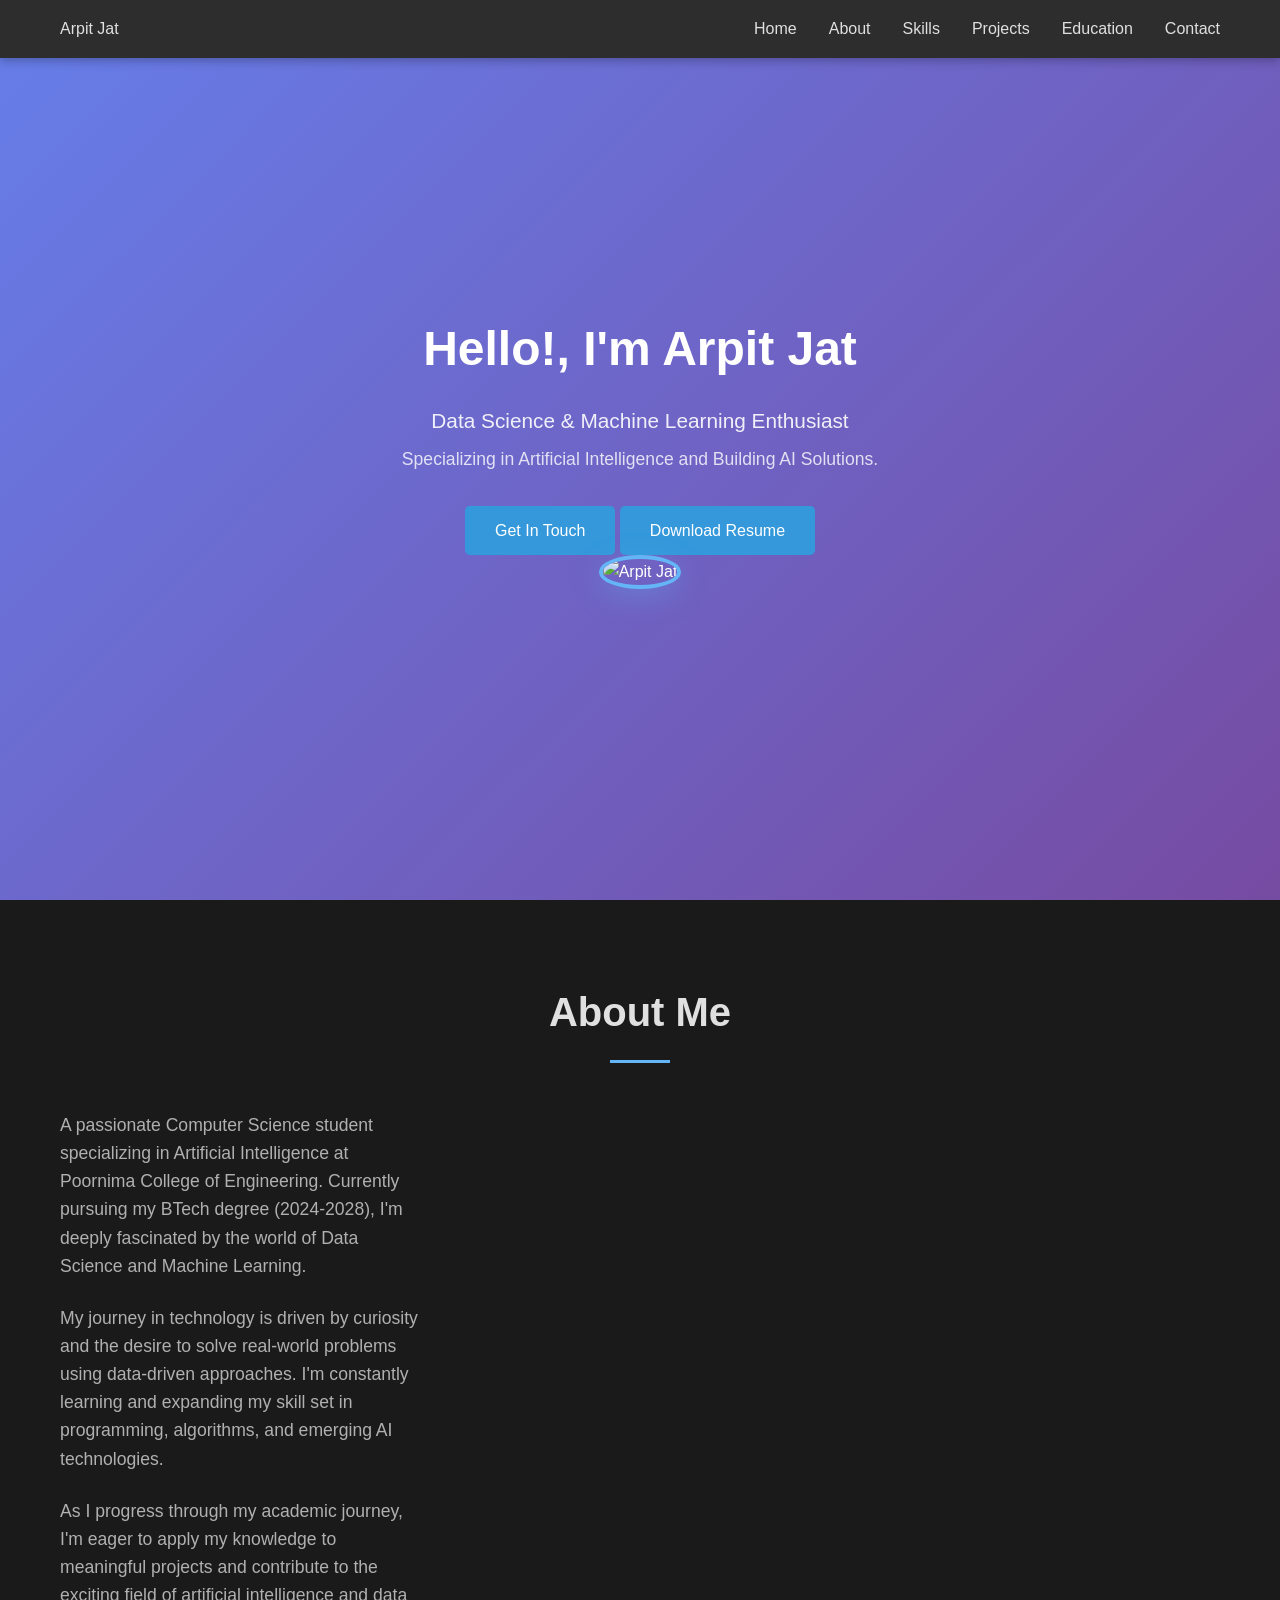
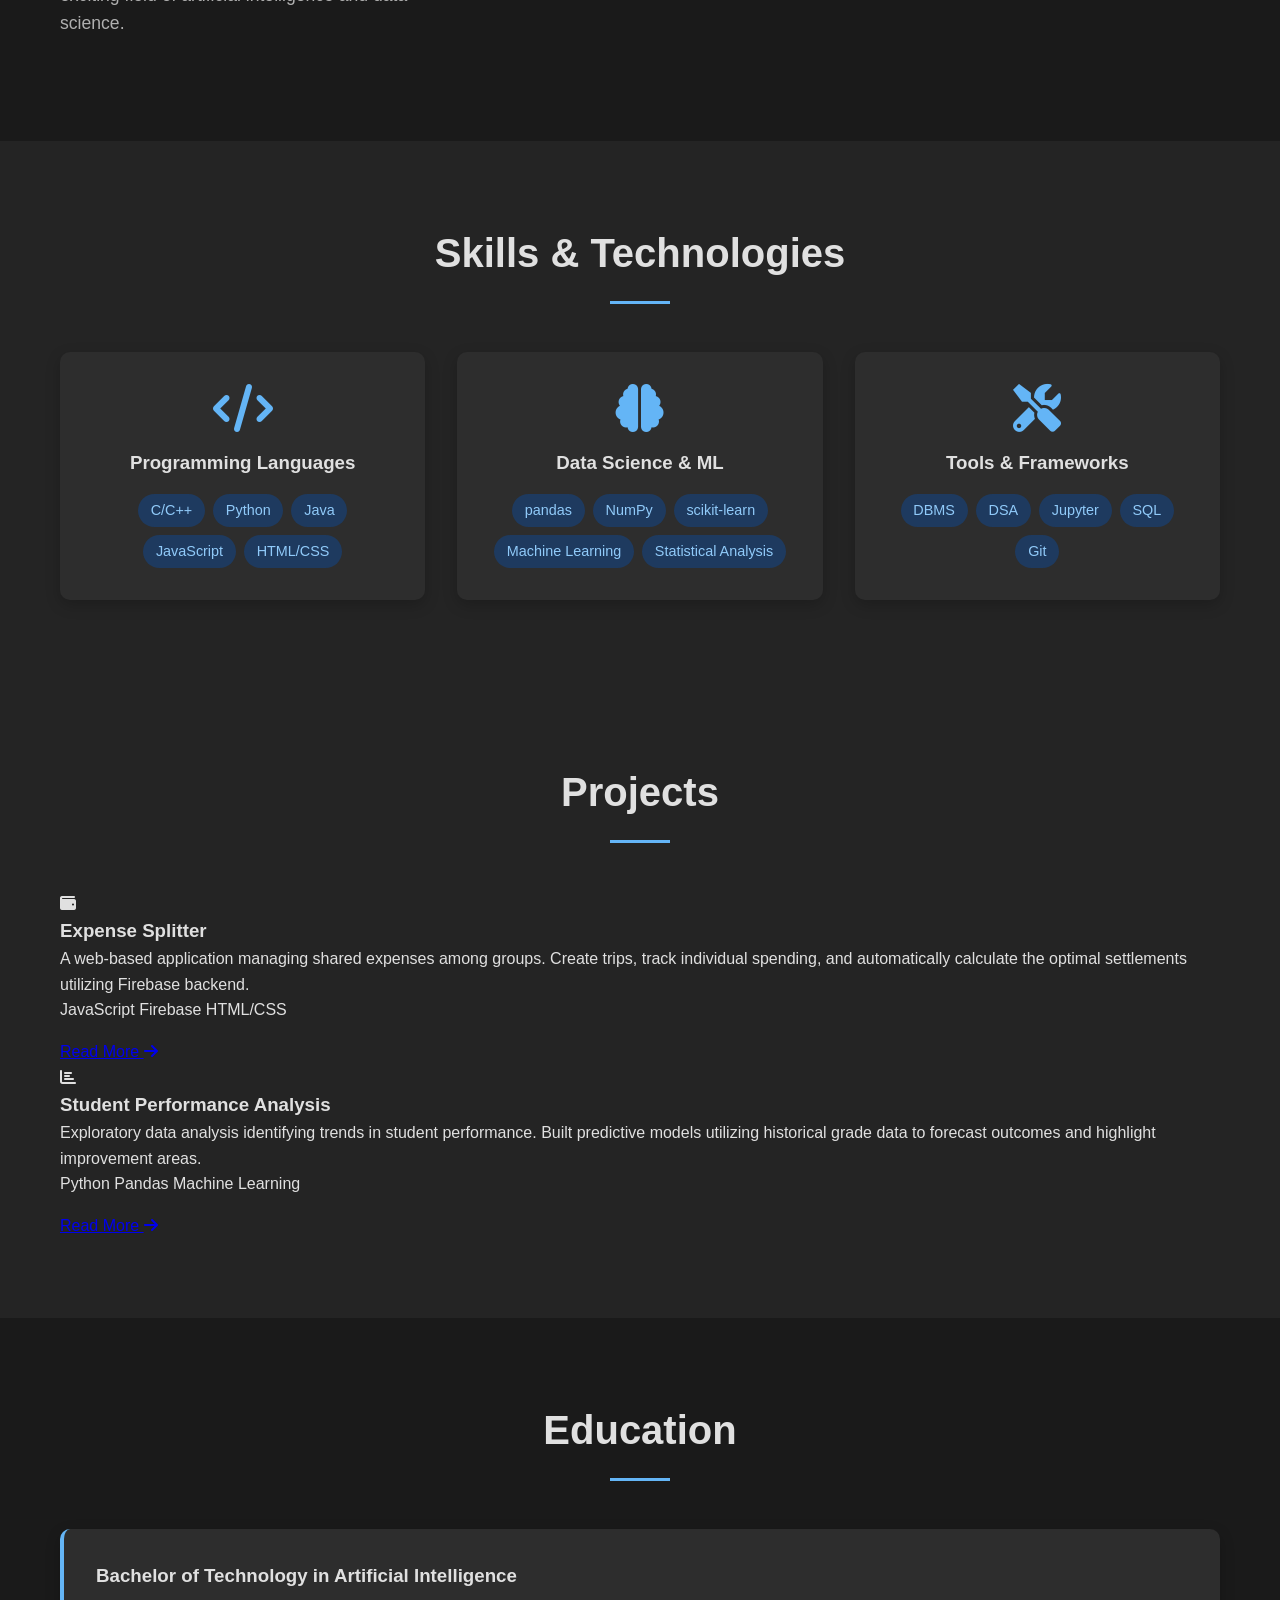
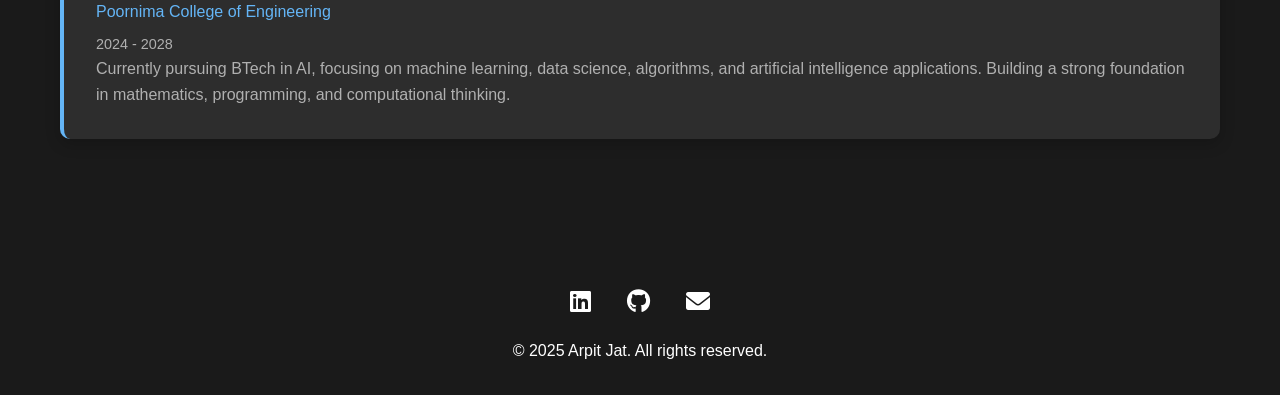
==== commit 02b818a9: "Update index.html Updated the HTML structure and added AOS library for animations." ====
--- a/index.html
+++ b/index.html
@@ -6,31 +6,27 @@
     <meta name="viewport" content="width=device-width, initial-scale=1.0">
     <title>Arpit Jat - Data Science & Machine Learning</title>
     <link href="https://cdnjs.cloudflare.com/ajax/libs/font-awesome/6.0.0/css/all.min.css" rel="stylesheet">
-        <link rel="stylesheet" href="style.css">
-
-
+    <link href="https://unpkg.com/aos@2.3.1/dist/aos.css" rel="stylesheet">
+    <link rel="stylesheet" href="style.css">
 </head>
 
-<body>
+<body class="dark-theme">
     <!-- Loading Screen -->
     <div class="loading-screen" id="loadingScreen">
         <div class="loader"></div>
     </div>
 
-    <!-- Navigation - Updated Layout -->
+    <!-- Navigation -->
     <nav>
         <div class="container">
-            <button class="theme-toggle" id="themeToggle">
-                <i class="fas fa-moon"></i>
-            </button>
+            <div class="logo">Arpit Jat</div>
             <ul class="nav-links">
                 <li><a href="#home">Home</a></li>
                 <li><a href="#about">About</a></li>
                 <li><a href="#skills">Skills</a></li>
-                <li><a href="#learning">Learning</a></li>
+                <li><a href="#projects">Projects</a></li>
                 <li><a href="#education">Education</a></li>
-                <li><a href="#projects">Projects</a></li>
-                <li><a href="#contact">Contact</a></li>
+                <li><a href="#footer">Contact</a></li>
             </ul>
             <button class="mobile-menu-toggle" id="mobileMenuToggle">
                 <i class="fas fa-bars"></i>
@@ -40,10 +36,9 @@
                     <li><a href="#home">Home</a></li>
                     <li><a href="#about">About</a></li>
                     <li><a href="#skills">Skills</a></li>
-                    <li><a href="#learning">Learning</a></li>
+                    <li><a href="#projects">Projects</a></li>
                     <li><a href="#education">Education</a></li>
-                    <li><a href="#projects">Projects</a></li>
-                    <li><a href="#contact">Contact</a></li>
+                    <li><a href="#footer">Contact</a></li>
                 </ul>
             </div>
         </div>
@@ -51,11 +46,19 @@
 
     <!-- Hero Section -->
     <section id="home" class="hero">
-        <div class="particles" id="particles"></div>
-        <div class="container">
-            <h1>Arpit Jat</h1>
-            <p class="subtitle" id="typewriter"></p>
-            <a href="#contact" class="cta-button">Get In Touch</a>
+        <div class="container hero-content">
+            <div class="hero-text">
+                <h1>Hello!, I'm Arpit Jat</h1>
+                <p class="subtitle">Data Science & Machine Learning Enthusiast</p>
+                <p class="description">Specializing in Artificial Intelligence and Building AI Solutions.</p>
+                <div class="hero-buttons">
+                    <a href="#footer" class="cta-button">Get In Touch</a>
+                    <a href="#projects" class="cta-button">Download Resume</a>
+                </div>
+            </div>
+            <div class="hero-image">
+                <img src="profile_pic.png" alt="Arpit Jat" class="profile-photo">
+            </div>
         </div>
     </section>
 
@@ -64,15 +67,9 @@
         <div class="container">
             <h2 class="section-title">About Me</h2>
             <div class="about-content">
-                <div class="about-image">
-                    <div class="profile-placeholder">
-                    <img src="profile_pic.png" alt="" class="profile-photo">
-                    </div>
-                </div>
-                
                 <div class="about-text">
-                   
-                    <p>Hello! I'm Arpit Jat, a passionate Computer Science student specializing in Artificial
+
+                    <p>A passionate Computer Science student specializing in Artificial
                         Intelligence at Poornima College of Engineering. Currently pursuing my BTech degree (2024-2028),
                         I'm deeply fascinated by the world of Data Science and Machine Learning.</p>
                     <p>My journey in technology is driven by curiosity and the desire to solve real-world problems using
@@ -94,15 +91,25 @@
                     <i class="fas fa-code"></i>
                     <h3>Programming Languages</h3>
                     <div class="skill-tags">
-                        <span class="skill-tag">C Programming</span>
+                        <span class="skill-tag">C/C++</span>
                         <span class="skill-tag">Python</span>
-                        <span class="skill-tag">C++</span>
-                        <span class="skill-tag">Html</span>
-                        <span class="skill-tag">Css</span>
-                    </div>
-                </div>
-
-            
+                        <span class="skill-tag">Java</span>
+                        <span class="skill-tag">JavaScript</span>
+                        <span class="skill-tag">HTML/CSS</span>
+                    </div>
+                </div>
+
+                <div class="skill-category">
+                    <i class="fas fa-brain"></i>
+                    <h3>Data Science & ML</h3>
+                    <div class="skill-tags">
+                        <span class="skill-tag">pandas</span>
+                        <span class="skill-tag">NumPy</span>
+                        <span class="skill-tag">scikit-learn</span>
+                        <span class="skill-tag">Machine Learning</span>
+                        <span class="skill-tag">Statistical Analysis</span>
+                    </div>
+                </div>
 
                 <div class="skill-category">
                     <i class="fas fa-tools"></i>
@@ -110,49 +117,53 @@
                     <div class="skill-tags">
                         <span class="skill-tag">DBMS</span>
                         <span class="skill-tag">DSA</span>
-                        <span class="skill-tag">Flask</span>
+                        <span class="skill-tag">Jupyter</span>
                         <span class="skill-tag">SQL</span>
-                        <span class="skill-tag">GitHub</span>
-
-
-                    </div>
-                </div>
-
-                <div class="skill-category">
-                    <i class="fas fa-lightbulb"></i>
-                    <h3>Soft Skills</h3>
-                    <div class="skill-tags">
-                        <span class="skill-tag">Problem Solving</span>
-                        <span class="skill-tag">Team Management</span>
-                        <span class="skill-tag">Communication</span>
-                        <span class="skill-tag">Logical Thinking</span>
-                    </div>
-                </div>
-            </div>
-        </div>
-    </section>
-
-    <!-- Currently Learning Section -->
-    <section id="learning" class="currently-learning">
-        <div class="container">
-            <div class="learning-content">
-                <h2 class="section-title">Currently Learning</h2>
-                <p>Continuously expanding my knowledge in cutting-edge technologies</p>
-                <div class="learning-items">
-                    <div class="learning-item">
-                        <i class="fas fa-robot"></i>
-                        <h4>Deep Learning</h4>
-                        <p>Neural networks, TensorFlow, and advanced AI models</p>
-                    </div>
-                    <div class="learning-item">
-                        <i class="fas fa-chart-line"></i>
-                        <h4>Advanced Analytics</h4>
-                        <p>Time series analysis, predictive modeling</p>
-                    </div>
-                    <div class="learning-item">
-                        <i class="fas fa-comments"></i>
-                        <h4>Natural Language Processing</h4>
-                        <p>Text analysis, sentiment analysis, language models</p>
+                        <span class="skill-tag">Git</span>
+
+
+                    </div>
+                </div>
+
+
+            </div>
+        </div>
+    </section>
+
+    <!-- Projects Section -->
+    <section id="projects" class="projects">
+        <div class="container">
+            <h2 class="section-title">Projects</h2>
+            <div class="projects-grid">
+                <!-- Project 1 -->
+                <div class="project-card">
+                    <div class="project-icon"><i class="fas fa-wallet"></i></div>
+                    <h3>Expense Splitter</h3>
+                    <p>A web-based application managing shared expenses among groups. Create trips, track individual
+                        spending, and automatically calculate the optimal settlements utilizing Firebase backend.</p>
+                    <div class="project-tags">
+                        <span class="project-tag">JavaScript</span>
+                        <span class="project-tag">Firebase</span>
+                        <span class="project-tag">HTML/CSS</span>
+                    </div>
+                    <div class="project-links" style="margin-top: 1rem;">
+                        <a href="expense-splitter.html">Read More <i class="fas fa-arrow-right"></i></a>
+                    </div>
+                </div>
+
+                <!-- Project 2 -->
+                <div class="project-card">
+                    <div class="project-icon"><i class="fas fa-chart-bar"></i></div>
+                    <h3>Student Performance Analysis</h3>
+                    <p>Exploratory data analysis identifying trends in student performance. Built predictive models
+                        utilizing historical grade data to forecast outcomes and highlight improvement areas.</p>
+                    <div class="project-tags">
+                        <span class="project-tag">Python</span>
+                        <span class="project-tag">Pandas</span>
+                        <span class="project-tag">Machine Learning</span>
+                    </div>
+                    <div class="project-links" style="margin-top: 1rem;">
+                        <a href="student-performance.html">Read More <i class="fas fa-arrow-right"></i></a>
                     </div>
                 </div>
             </div>
@@ -164,93 +175,29 @@
         <div class="container">
             <h2 class="section-title">Education</h2>
             <div class="education-card">
-                <h3>Bachelor of Technology - Artificial Intelligence</h3>
+                <h3>Bachelor of Technology in Artificial Intelligence</h3>
                 <p class="institution">Poornima College of Engineering</p>
                 <p class="duration">2024 - 2028</p>
-                <p class="duration">CGPA - 7.53</p>
                 <p>Currently pursuing BTech in AI, focusing on machine learning, data science, algorithms, and
                     artificial intelligence applications. Building a strong foundation in mathematics, programming, and
                     computational thinking.</p>
             </div>
-              <div class="education-card">
-                <h3>High School - Science</h3>
-                <p class="institution">DAV HZL Sr Sec School</p>
-                <p class="duration">2023 - 2024</p>
-                <p class="duration">Percentage - 71.4%</p>
-                <p>Completed 12th grade under the CBSE board with Physics, Chemistry, and Mathematics.
-                    Gained a solid foundation in core science subjects, which guided me toward pursuing engineering.</p>
-            </div>
-        </div>
-    </section>
-
-    
-
-    <!-- Projects Section -->
-    <section id="projects" class="projects">
-        <div class="container">
-            <h2 class="section-title">Projects</h2>
-            <div class="coming-soon">
-                <i class="fas fa-rocket"></i>
-                <h3>Exciting Projects Coming Soon!</h3>
-                <p>I'm currently working on several data science and machine learning projects that will showcase my
-                    skills and passion for AI. Check back soon to see my latest work in action, including data analysis,
-                    predictive modeling, and innovative AI solutions.</p>
-            </div>
-        </div>
-    </section>
-
-    <!-- Contact Section -->
-    <section id="contact">
-        <div class="container">
-            <h2 class="section-title">Get In Touch</h2>
-            <div class="contact-grid">
-                <div class="contact-item">
-                    <i class="fas fa-envelope"></i>
-                    <div>
-                        <h4>Email</h4>
-                        <a href="mailto:arpitjat1903@gmail.com">arpitjat1903@gmail.com</a>
-                    </div>
-                </div>
-              
-                <div class="contact-item">
-                    <i class="fab fa-linkedin"></i>
-                    <div>
-                        <h4>LinkedIn</h4>
-                        <a href="https://www.linkedin.com/in/arpit-jat/" target="_blank">linkedin.com/in/arpit-jat</a>
-                    </div>
-                </div>
-                <div class="contact-item">
-                    <i class="fab fa-github"></i>
-                    <div>
-                        <h4>GitHub</h4>
-                        <a href="https://github.com/arpitjat07" target="_blank">github.com/arpitjat07</a>
-                    </div>
-                </div>
-                <div class="contact-item">
-                    <i class="fas fa-code"></i>
-                    <div>
-                        <h4>LeetCode</h4>
-                        <a href="https://leetcode.com/u/Obux15uf4h/" target="_blank">leetcode.com/u/Obux15uf4h/</a>
-                    </div>
-                </div>
-            </div>
         </div>
     </section>
 
     <!-- Footer -->
-    <footer>
+    <footer id="footer">
         <div class="container">
             <div class="social-links">
                 <a href="https://www.linkedin.com/in/arpit-jat/" target="_blank"><i class="fab fa-linkedin"></i></a>
                 <a href="https://github.com/arpitjat07" target="_blank"><i class="fab fa-github"></i></a>
-                <a href="mailto:arpitjat1903@gmail.com"  target="_blank"><i class="fas fa-envelope"></i></a>
+                <a href="mailto:arpitjat1903@gmail.com"><i class="fas fa-envelope"></i></a>
             </div>
             <p>&copy; 2025 Arpit Jat. All rights reserved.</p>
         </div>
     </footer>
-
+    <script src="https://unpkg.com/aos@2.3.1/dist/aos.js"></script>
     <script src="script.js"></script>
-
 </body>
 
 </html>
